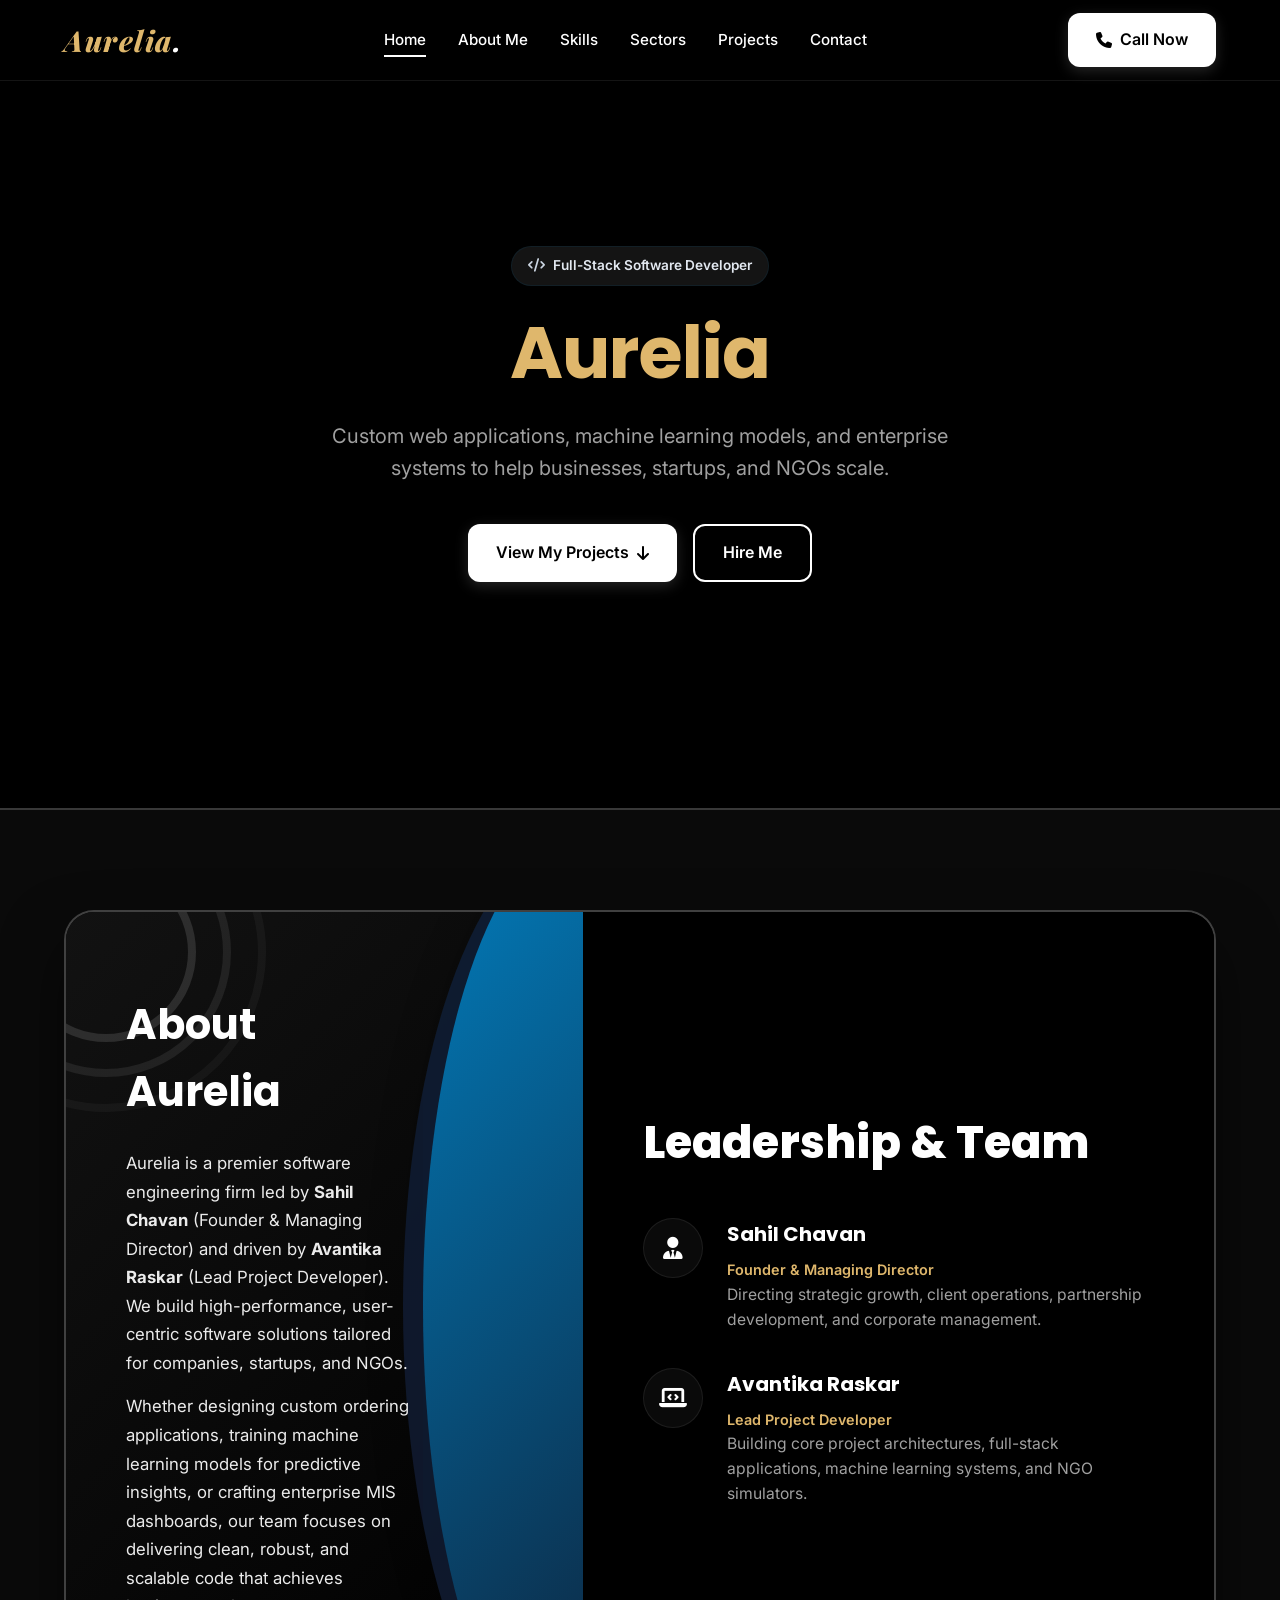
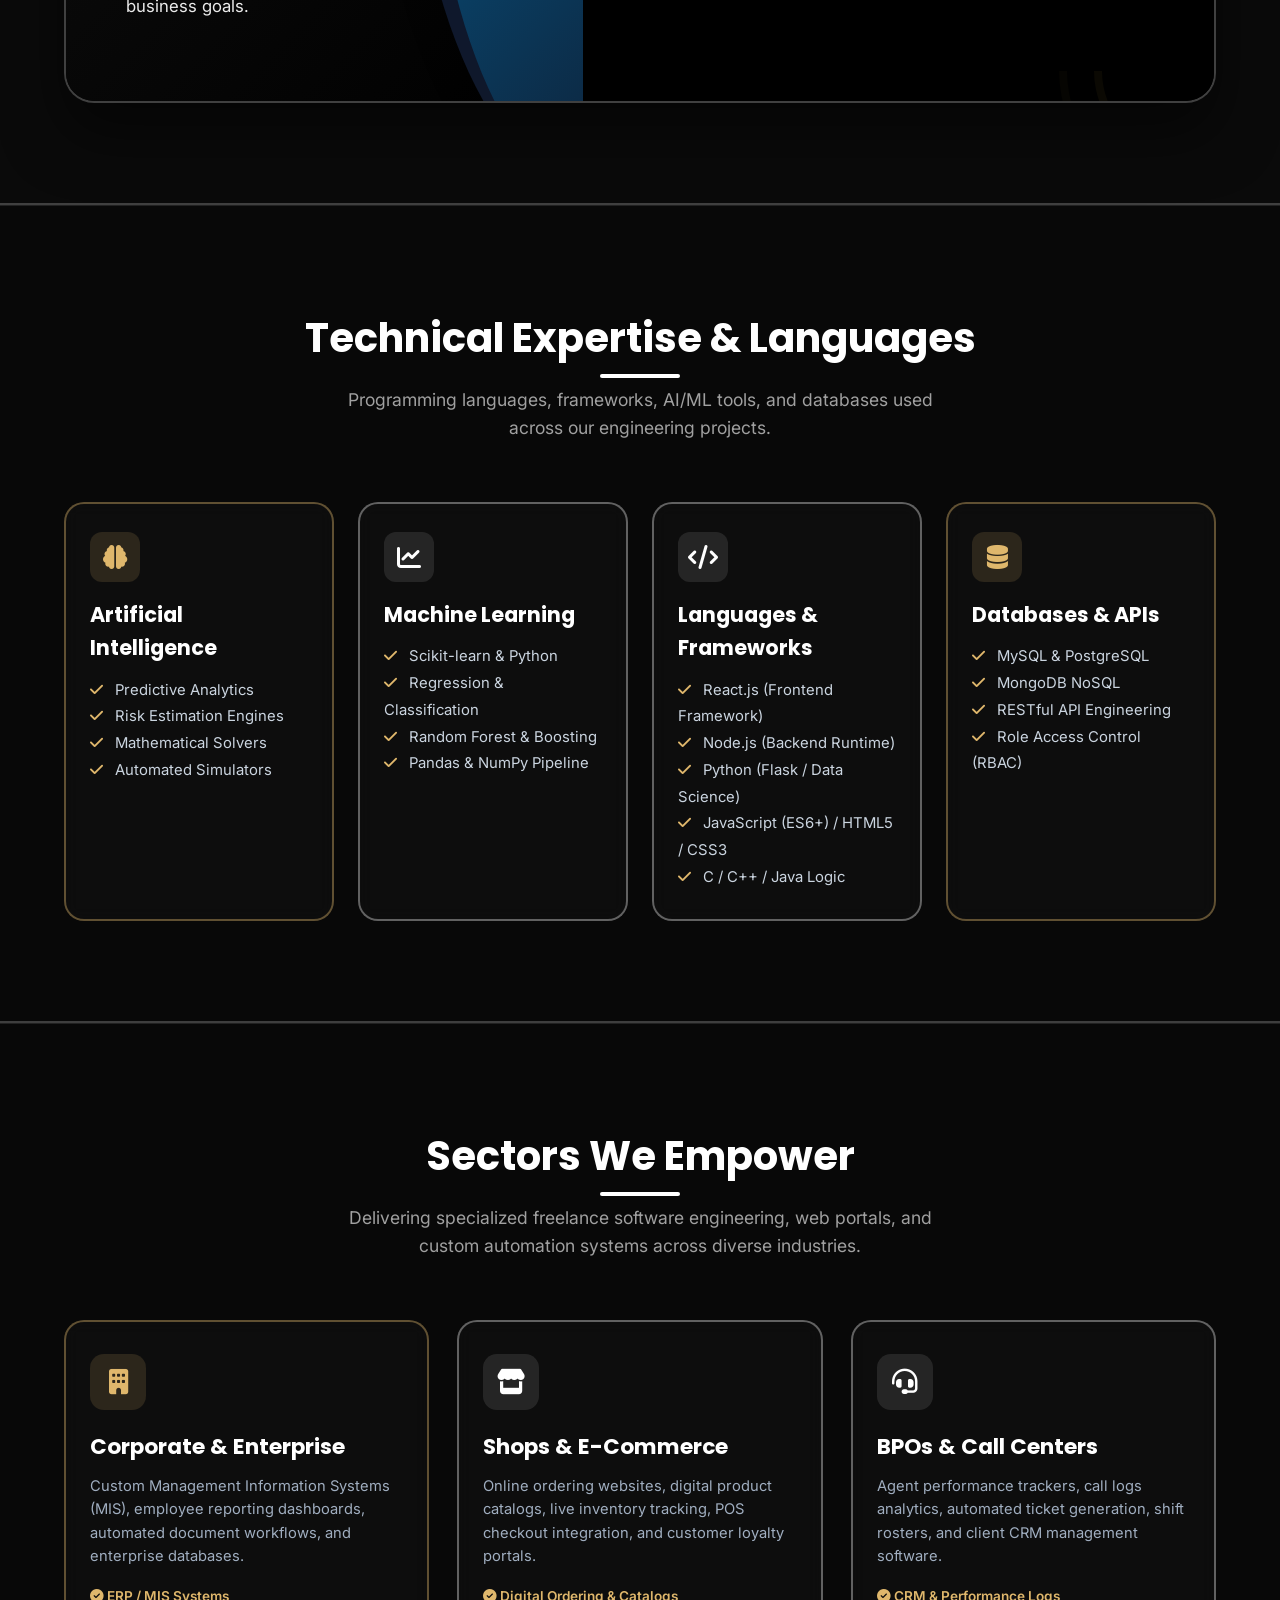
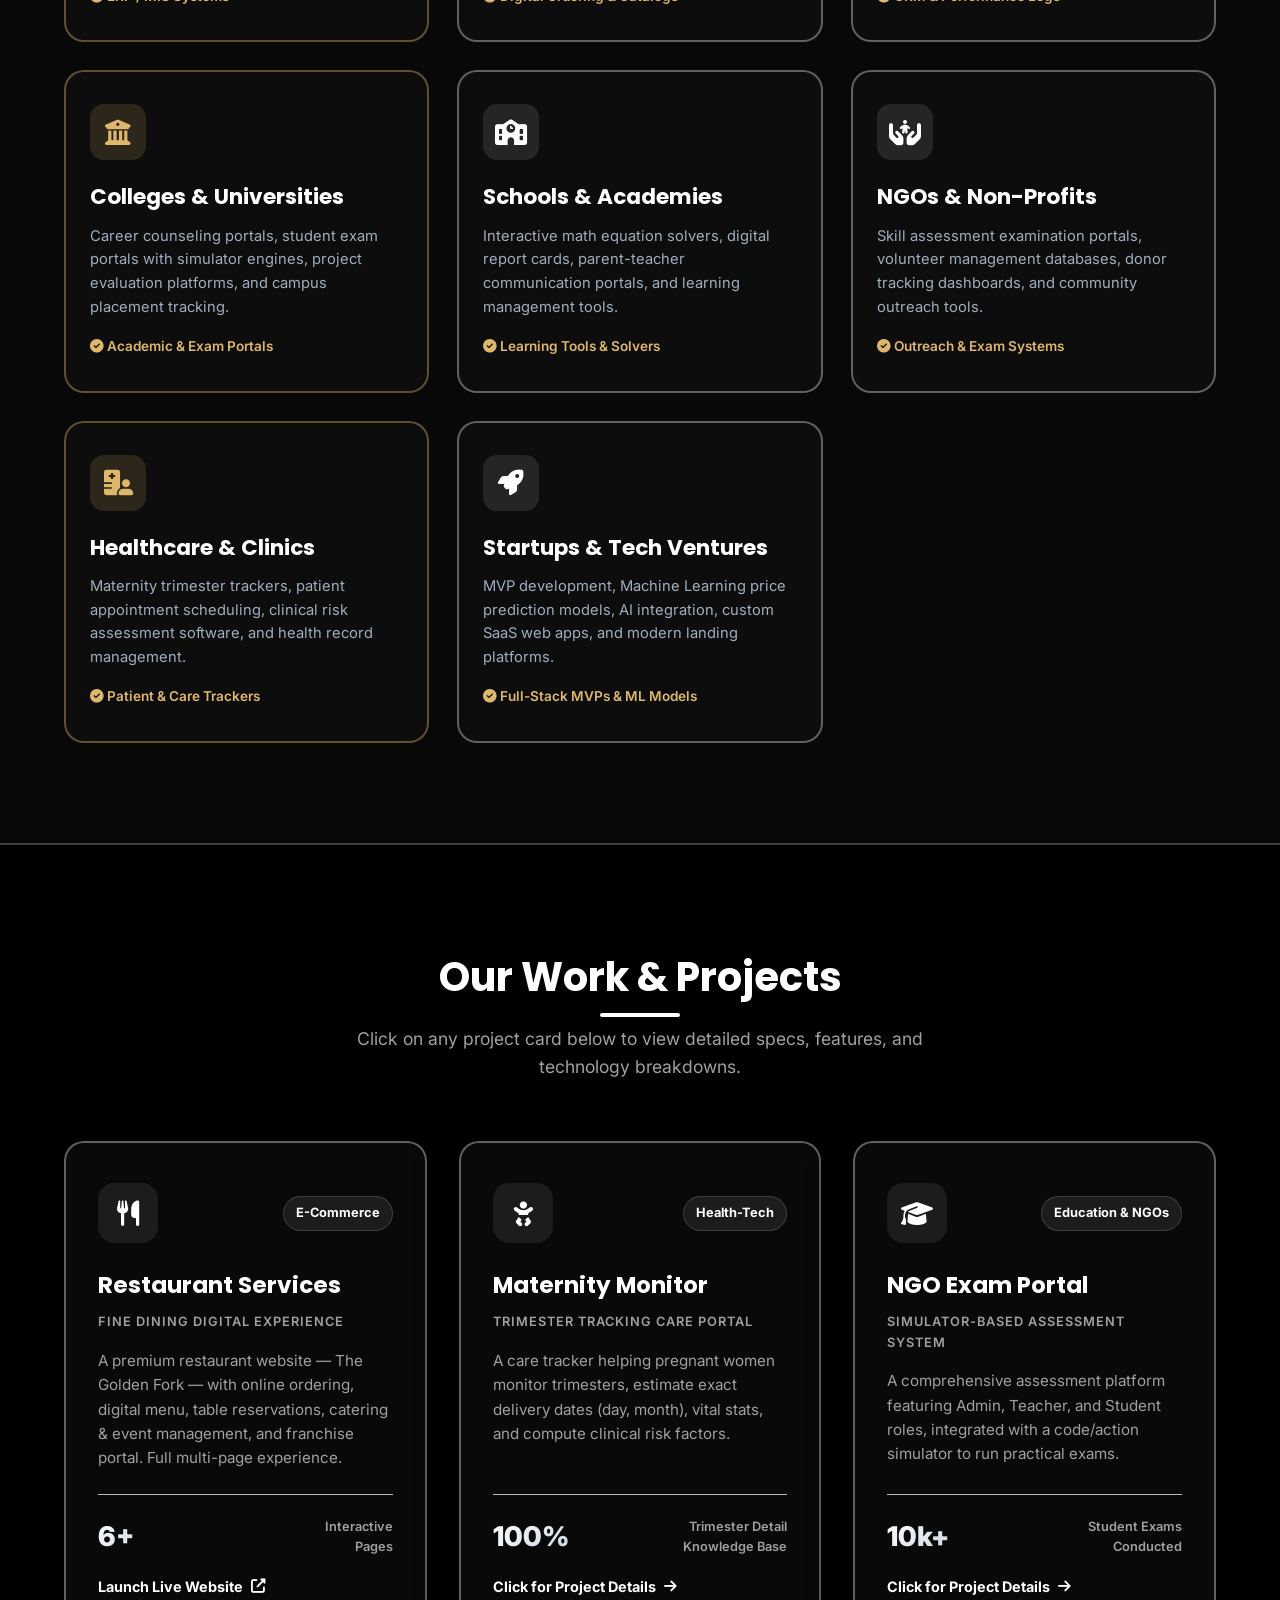
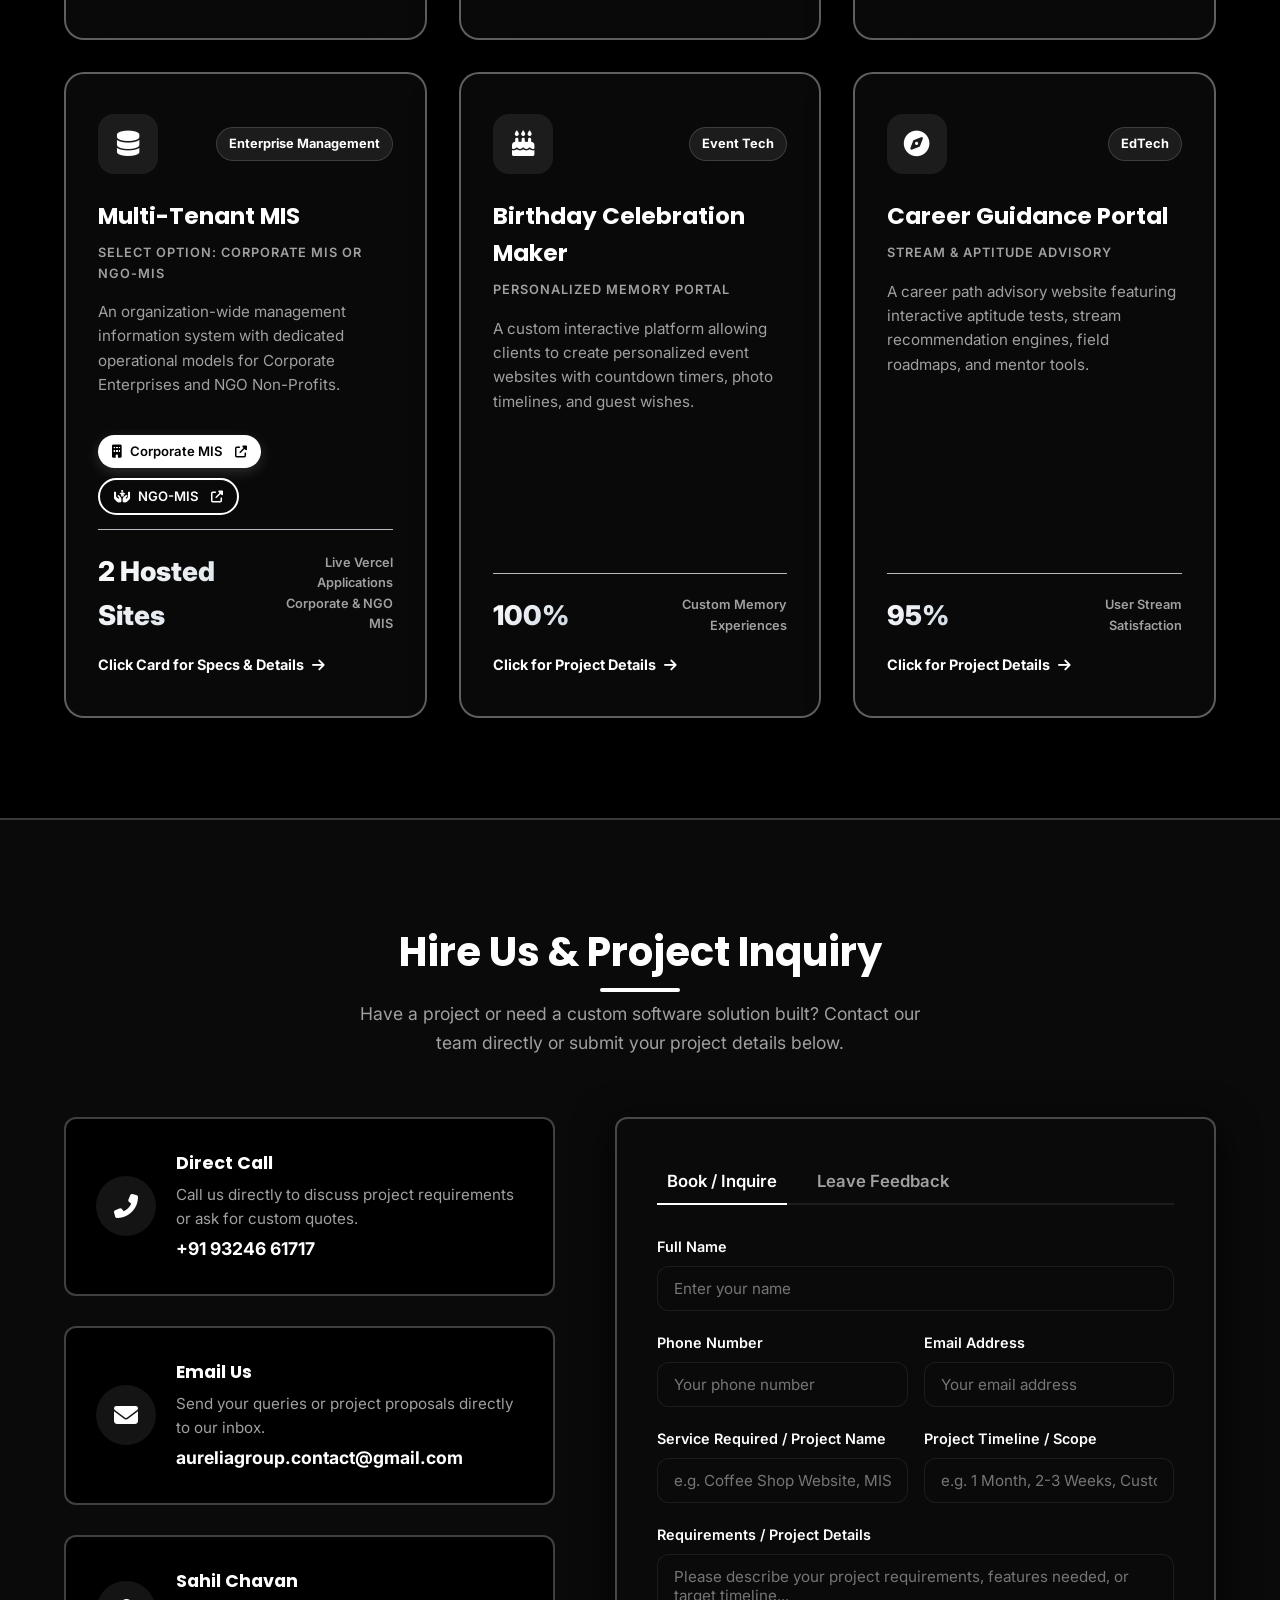
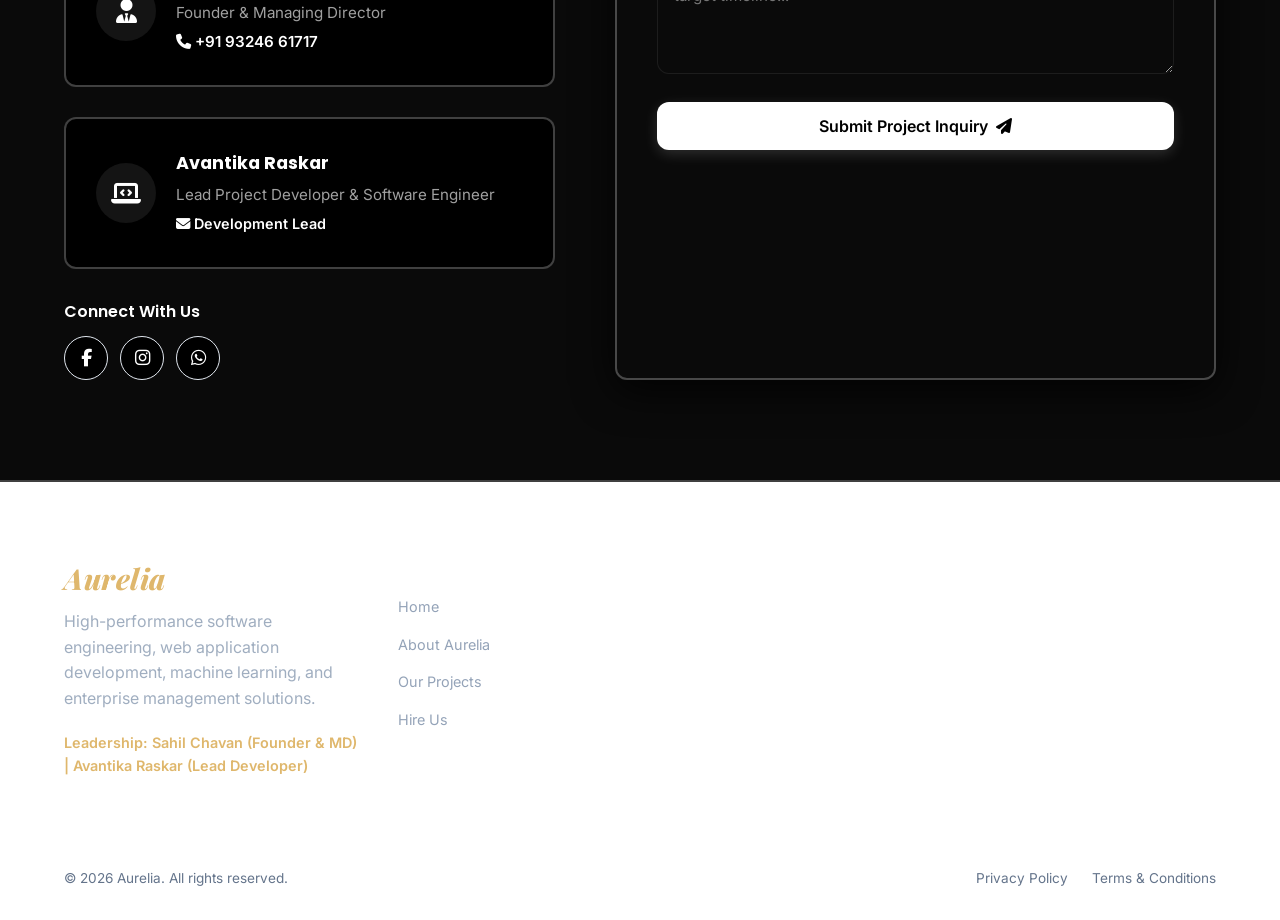
==== index.html @ 2d5973c8 "Add files via upload" ====
<!DOCTYPE html>
<html lang="en">
<head>
    <meta charset="UTF-8">
    <meta name="viewport" content="width=device-width, initial-scale=1.0">
    <title>Aurelia | Full-Stack Software Engineering & Development Portfolio</title>
    
    <!-- Meta Descriptions for SEO -->
    <meta name="description" content="Welcome to Aurelia. Founded by Sahil Chavan and led by Lead Developer Avantika Raskar, offering custom web apps, machine learning models, and enterprise software systems.">
    <meta name="keywords" content="Aurelia, Software Engineering, Sahil Chavan, Avantika Raskar, React.js, Node.js, Python, Machine Learning, Freelance Developer">
    
    <!-- Google Fonts -->
    <link rel="preconnect" href="https://fonts.googleapis.com">
    <link rel="preconnect" href="https://fonts.gstatic.com" crossorigin>
    
    <!-- FontAwesome for Icons -->
    <link rel="stylesheet" href="https://cdnjs.cloudflare.com/ajax/libs/font-awesome/6.4.0/css/all.min.css">
    
    <!-- Custom CSS -->
    <link rel="stylesheet" href="style.css">
</head>
<body>
    <!-- Glow Blob 1 -->
    <div class="glow-blob blob-1"></div>

    <!-- Navigation Bar -->
    <nav class="navbar">
        <div class="container">
            <a href="#home" class="nav-brand">
                <div class="brand-text">
                    <span class="brand-name" style="font-size: 1.8rem; font-weight: 800; letter-spacing: 1.5px; color: #dfb76c;">Aurelia</span>
                </div>
            </a>
            
            <ul class="nav-menu">
                <li><a href="#home" class="nav-link active">Home</a></li>
                <li><a href="#about" class="nav-link">About Me</a></li>
                <li><a href="#skills" class="nav-link">Skills</a></li>
                <li><a href="#sectors" class="nav-link">Sectors</a></li>
                <li><a href="#services" class="nav-link">Projects</a></li>
                <li><a href="#contact" class="nav-link">Contact</a></li>
            </ul>

            <div class="nav-actions">
                <a href="tel:+919324661717" class="btn btn-primary btn-sm"><i class="fa-solid fa-phone"></i> Call Now</a>
            </div>

            <button class="hamburger" aria-label="Toggle Navigation Menu">
                <span></span>
                <span></span>
                <span></span>
            </button>
        </div>
    </nav>

    <!-- Hero Section -->
    <section id="home" class="hero-section">
        <div class="container">
            <div class="hero-content" style="max-width:800px; margin: 0 auto; text-align:center;">
                <div class="hero-badge" style="margin: 0 auto 24px auto;">
                    <i class="fas fa-code"></i> Full-Stack Software Developer
                </div>
                <h1 class="hero-title" style="font-size:4.5rem; line-height:1.2; margin-bottom:24px;"><span>Aurelia</span></h1>
                <p class="hero-desc" style="max-width:650px; margin:0 auto 40px auto; font-size:1.25rem;">Custom web applications, machine learning models, and enterprise systems to help businesses, startups, and NGOs scale.</p>
                <div class="hero-btns" style="justify-content:center;">
                    <a href="#services" class="btn btn-primary">View My Projects <i class="fas fa-arrow-down"></i></a>
                    <a href="#contact" class="btn btn-outline">Hire Me</a>
                </div>
            </div>
        </div>
    </section>

    <!-- About Me & Leadership Section -->
    <section id="about" class="about-section section-padding">
        <div class="container">
            <div class="about-split-container">
                <!-- Left Side: About Me -->
                <div class="about-split-left">
                    <!-- Concentric circles decoration -->
                    <div class="about-circle-deco-1"></div>
                    <div class="about-circle-deco-2"></div>
                    <div class="about-circle-deco-3"></div>
                    
                    <!-- Curved background mask overlay -->
                    <div class="about-split-curve"></div>
                    
                    <!-- Content Wrapper -->
                    <div class="about-split-left-content">
                        <h2>About Aurelia</h2>
                        <p>Aurelia is a premier software engineering firm led by <strong>Sahil Chavan</strong> (Founder & Managing Director) and driven by <strong>Avantika Raskar</strong> (Lead Project Developer). We build high-performance, user-centric software solutions tailored for companies, startups, and NGOs.</p>
                        <p style="margin-top: 15px;">Whether designing custom ordering applications, training machine learning models for predictive insights, or crafting enterprise MIS dashboards, our team focuses on delivering clean, robust, and scalable code that achieves business goals.</p>
                    </div>
                </div>
                
                <!-- Right Side: Leadership Team -->
                <div class="about-split-right">
                    <!-- Bottom-right concentric arcs decoration -->
                    <div class="about-circle-deco-bottom"></div>
                    <div class="about-circle-deco-bottom-2"></div>
                    
                    <h2 class="split-right-title">Leadership & <span>Team</span></h2>
                    
                    <!-- List Item 1: Sahil Chavan -->
                    <div class="split-list-item">
                        <div class="split-list-icon"><i class="fas fa-user-tie"></i></div>
                        <div class="split-list-text">
                            <h3>Sahil Chavan</h3>
                            <p style="color: #dfb76c; font-weight: 600; font-size: 0.9rem;">Founder & Managing Director</p>
                            <p>Directing strategic growth, client operations, partnership development, and corporate management.</p>
                        </div>
                    </div>
                    
                    <!-- List Item 2: Avantika Raskar -->
                    <div class="split-list-item">
                        <div class="split-list-icon"><i class="fas fa-laptop-code"></i></div>
                        <div class="split-list-text">
                            <h3>Avantika Raskar</h3>
                            <p style="color: #dfb76c; font-weight: 600; font-size: 0.9rem;">Lead Project Developer</p>
                            <p>Building core project architectures, full-stack applications, machine learning systems, and NGO simulators.</p>
                        </div>
                    </div>
                </div>
            </div>
        </div>
    </section>

    <!-- Technical Languages & Skills Section -->
    <section id="skills" class="skills-section section-padding" style="background: rgba(12, 12, 12, 0.7); border-top: 1px solid rgba(255, 255, 255, 0.1); border-bottom: 1px solid rgba(255, 255, 255, 0.1);">
        <div class="container">
            <div class="text-center" style="margin-bottom: 40px;">
                <h2 class="section-title">Technical Expertise & Languages</h2>
                <p class="section-subtitle">Programming languages, frameworks, AI/ML tools, and databases used across our engineering projects.</p>
            </div>

            <div class="skills-grid" style="display: grid; grid-template-columns: repeat(auto-fit, minmax(240px, 1fr)); gap: 24px;">
                <!-- Skill Category 1: Artificial Intelligence -->
                <div class="skill-card" style="background: rgba(20, 20, 20, 0.45); backdrop-filter: blur(8px); border-radius: 20px; padding: 28px 24px; border: 2.5px solid rgba(223, 183, 108, 0.4);">
                    <div style="width: 50px; height: 50px; border-radius: 12px; background: rgba(223, 183, 108, 0.15); color: #dfb76c; display: flex; align-items: center; justify-content: center; font-size: 1.5rem; margin-bottom: 16px;">
                        <i class="fas fa-brain"></i>
                    </div>
                    <h3 style="color: #ffffff; font-size: 1.3rem; margin-bottom: 12px;">Artificial Intelligence</h3>
                    <ul style="list-style: none; padding: 0; color: #cbd5e0; font-size: 0.93rem; line-height: 1.8;">
                        <li><i class="fas fa-check" style="color:#dfb76c; margin-right:8px;"></i> Predictive Analytics</li>
                        <li><i class="fas fa-check" style="color:#dfb76c; margin-right:8px;"></i> Risk Estimation Engines</li>
                        <li><i class="fas fa-check" style="color:#dfb76c; margin-right:8px;"></i> Mathematical Solvers</li>
                        <li><i class="fas fa-check" style="color:#dfb76c; margin-right:8px;"></i> Automated Simulators</li>
                    </ul>
                </div>

                <!-- Skill Category 2: Machine Learning -->
                <div class="skill-card" style="background: rgba(20, 20, 20, 0.45); backdrop-filter: blur(8px); border-radius: 20px; padding: 28px 24px; border: 2.5px solid rgba(255, 255, 255, 0.35);">
                    <div style="width: 50px; height: 50px; border-radius: 12px; background: rgba(255, 255, 255, 0.1); color: #ffffff; display: flex; align-items: center; justify-content: center; font-size: 1.5rem; margin-bottom: 16px;">
                        <i class="fas fa-chart-line"></i>
                    </div>
                    <h3 style="color: #ffffff; font-size: 1.3rem; margin-bottom: 12px;">Machine Learning</h3>
                    <ul style="list-style: none; padding: 0; color: #cbd5e0; font-size: 0.93rem; line-height: 1.8;">
                        <li><i class="fas fa-check" style="color:#dfb76c; margin-right:8px;"></i> Scikit-learn & Python</li>
                        <li><i class="fas fa-check" style="color:#dfb76c; margin-right:8px;"></i> Regression & Classification</li>
                        <li><i class="fas fa-check" style="color:#dfb76c; margin-right:8px;"></i> Random Forest & Boosting</li>
                        <li><i class="fas fa-check" style="color:#dfb76c; margin-right:8px;"></i> Pandas & NumPy Pipeline</li>
                    </ul>
                </div>

                <!-- Skill Category 3: Languages & Frameworks -->
                <div class="skill-card" style="background: rgba(20, 20, 20, 0.45); backdrop-filter: blur(8px); border-radius: 20px; padding: 28px 24px; border: 2.5px solid rgba(255, 255, 255, 0.35);">
                    <div style="width: 50px; height: 50px; border-radius: 12px; background: rgba(255, 255, 255, 0.1); color: #ffffff; display: flex; align-items: center; justify-content: center; font-size: 1.5rem; margin-bottom: 16px;">
                        <i class="fas fa-code"></i>
                    </div>
                    <h3 style="color: #ffffff; font-size: 1.3rem; margin-bottom: 12px;">Languages & Frameworks</h3>
                    <ul style="list-style: none; padding: 0; color: #cbd5e0; font-size: 0.93rem; line-height: 1.8;">
                        <li><i class="fas fa-check" style="color:#dfb76c; margin-right:8px;"></i> React.js (Frontend Framework)</li>
                        <li><i class="fas fa-check" style="color:#dfb76c; margin-right:8px;"></i> Node.js (Backend Runtime)</li>
                        <li><i class="fas fa-check" style="color:#dfb76c; margin-right:8px;"></i> Python (Flask / Data Science)</li>
                        <li><i class="fas fa-check" style="color:#dfb76c; margin-right:8px;"></i> JavaScript (ES6+) / HTML5 / CSS3</li>
                        <li><i class="fas fa-check" style="color:#dfb76c; margin-right:8px;"></i> C / C++ / Java Logic</li>
                    </ul>
                </div>

                <!-- Skill Category 4: Databases & Infrastructure -->
                <div class="skill-card" style="background: rgba(20, 20, 20, 0.45); backdrop-filter: blur(8px); border-radius: 20px; padding: 28px 24px; border: 2.5px solid rgba(223, 183, 108, 0.4);">
                    <div style="width: 50px; height: 50px; border-radius: 12px; background: rgba(223, 183, 108, 0.15); color: #dfb76c; display: flex; align-items: center; justify-content: center; font-size: 1.5rem; margin-bottom: 16px;">
                        <i class="fas fa-database"></i>
                    </div>
                    <h3 style="color: #ffffff; font-size: 1.3rem; margin-bottom: 12px;">Databases & APIs</h3>
                    <ul style="list-style: none; padding: 0; color: #cbd5e0; font-size: 0.93rem; line-height: 1.8;">
                        <li><i class="fas fa-check" style="color:#dfb76c; margin-right:8px;"></i> MySQL & PostgreSQL</li>
                        <li><i class="fas fa-check" style="color:#dfb76c; margin-right:8px;"></i> MongoDB NoSQL</li>
                        <li><i class="fas fa-check" style="color:#dfb76c; margin-right:8px;"></i> RESTful API Engineering</li>
                        <li><i class="fas fa-check" style="color:#dfb76c; margin-right:8px;"></i> Role Access Control (RBAC)</li>
                    </ul>
                </div>
            </div>
        </div>
    </section>

    <!-- Sectors We Empower Section -->
    <section id="sectors" class="sectors-section section-padding" style="background: rgba(10, 10, 10, 0.85); border-top: 1px solid rgba(255, 255, 255, 0.1); border-bottom: 1px solid rgba(255, 255, 255, 0.1);">
        <div class="container">
            <div class="text-center" style="margin-bottom: 48px;">
                <h2 class="section-title">Sectors We Empower</h2>
                <p class="section-subtitle">Delivering specialized freelance software engineering, web portals, and custom automation systems across diverse industries.</p>
            </div>

            <div class="sectors-grid" style="display: grid; grid-template-columns: repeat(auto-fit, minmax(270px, 1fr)); gap: 28px;">
                
                <!-- Sector 1: Corporate & Enterprise -->
                <div class="sector-card" style="background: rgba(20, 20, 20, 0.45); backdrop-filter: blur(8px); border-radius: 20px; padding: 32px 24px; border: 2.5px solid rgba(223, 183, 108, 0.4); text-align: left;">
                    <div style="width: 56px; height: 56px; border-radius: 14px; background: rgba(223, 183, 108, 0.15); color: #dfb76c; display: flex; align-items: center; justify-content: center; font-size: 1.6rem; margin-bottom: 20px;">
                        <i class="fas fa-building"></i>
                    </div>
                    <h3 style="color: #ffffff; font-size: 1.35rem; margin-bottom: 10px;">Corporate & Enterprise</h3>
                    <p style="color: #a0aec0; font-size: 0.92rem; line-height: 1.6; margin-bottom: 14px;">Custom Management Information Systems (MIS), employee reporting dashboards, automated document workflows, and enterprise databases.</p>
                    <span style="color: #dfb76c; font-size: 0.85rem; font-weight: 600;"><i class="fas fa-check-circle"></i> ERP / MIS Systems</span>
                </div>

                <!-- Sector 2: Shops & E-Commerce Retail -->
                <div class="sector-card" style="background: rgba(20, 20, 20, 0.45); backdrop-filter: blur(8px); border-radius: 20px; padding: 32px 24px; border: 2.5px solid rgba(255, 255, 255, 0.35); text-align: left;">
                    <div style="width: 56px; height: 56px; border-radius: 14px; background: rgba(255, 255, 255, 0.1); color: #ffffff; display: flex; align-items: center; justify-content: center; font-size: 1.6rem; margin-bottom: 20px;">
                        <i class="fas fa-store"></i>
                    </div>
                    <h3 style="color: #ffffff; font-size: 1.35rem; margin-bottom: 10px;">Shops & E-Commerce</h3>
                    <p style="color: #a0aec0; font-size: 0.92rem; line-height: 1.6; margin-bottom: 14px;">Online ordering websites, digital product catalogs, live inventory tracking, POS checkout integration, and customer loyalty portals.</p>
                    <span style="color: #dfb76c; font-size: 0.85rem; font-weight: 600;"><i class="fas fa-check-circle"></i> Digital Ordering & Catalogs</span>
                </div>

                <!-- Sector 3: BPO & Call Centers -->
                <div class="sector-card" style="background: rgba(20, 20, 20, 0.45); backdrop-filter: blur(8px); border-radius: 20px; padding: 32px 24px; border: 2.5px solid rgba(255, 255, 255, 0.35); text-align: left;">
                    <div style="width: 56px; height: 56px; border-radius: 14px; background: rgba(255, 255, 255, 0.1); color: #ffffff; display: flex; align-items: center; justify-content: center; font-size: 1.6rem; margin-bottom: 20px;">
                        <i class="fas fa-headset"></i>
                    </div>
                    <h3 style="color: #ffffff; font-size: 1.35rem; margin-bottom: 10px;">BPOs & Call Centers</h3>
                    <p style="color: #a0aec0; font-size: 0.92rem; line-height: 1.6; margin-bottom: 14px;">Agent performance trackers, call logs analytics, automated ticket generation, shift rosters, and client CRM management software.</p>
                    <span style="color: #dfb76c; font-size: 0.85rem; font-weight: 600;"><i class="fas fa-check-circle"></i> CRM & Performance Logs</span>
                </div>

                <!-- Sector 4: Colleges & Universities -->
                <div class="sector-card" style="background: rgba(20, 20, 20, 0.45); backdrop-filter: blur(8px); border-radius: 20px; padding: 32px 24px; border: 2.5px solid rgba(223, 183, 108, 0.4); text-align: left;">
                    <div style="width: 56px; height: 56px; border-radius: 14px; background: rgba(223, 183, 108, 0.15); color: #dfb76c; display: flex; align-items: center; justify-content: center; font-size: 1.6rem; margin-bottom: 20px;">
                        <i class="fas fa-university"></i>
                    </div>
                    <h3 style="color: #ffffff; font-size: 1.35rem; margin-bottom: 10px;">Colleges & Universities</h3>
                    <p style="color: #a0aec0; font-size: 0.92rem; line-height: 1.6; margin-bottom: 14px;">Career counseling portals, student exam portals with simulator engines, project evaluation platforms, and campus placement tracking.</p>
                    <span style="color: #dfb76c; font-size: 0.85rem; font-weight: 600;"><i class="fas fa-check-circle"></i> Academic & Exam Portals</span>
                </div>

                <!-- Sector 5: Schools & Academies -->
                <div class="sector-card" style="background: rgba(20, 20, 20, 0.45); backdrop-filter: blur(8px); border-radius: 20px; padding: 32px 24px; border: 2.5px solid rgba(255, 255, 255, 0.35); text-align: left;">
                    <div style="width: 56px; height: 56px; border-radius: 14px; background: rgba(255, 255, 255, 0.1); color: #ffffff; display: flex; align-items: center; justify-content: center; font-size: 1.6rem; margin-bottom: 20px;">
                        <i class="fas fa-school"></i>
                    </div>
                    <h3 style="color: #ffffff; font-size: 1.35rem; margin-bottom: 10px;">Schools & Academies</h3>
                    <p style="color: #a0aec0; font-size: 0.92rem; line-height: 1.6; margin-bottom: 14px;">Interactive math equation solvers, digital report cards, parent-teacher communication portals, and learning management tools.</p>
                    <span style="color: #dfb76c; font-size: 0.85rem; font-weight: 600;"><i class="fas fa-check-circle"></i> Learning Tools & Solvers</span>
                </div>

                <!-- Sector 6: NGOs & Non-Profits -->
                <div class="sector-card" style="background: rgba(20, 20, 20, 0.45); backdrop-filter: blur(8px); border-radius: 20px; padding: 32px 24px; border: 2.5px solid rgba(255, 255, 255, 0.35); text-align: left;">
                    <div style="width: 56px; height: 56px; border-radius: 14px; background: rgba(255, 255, 255, 0.1); color: #ffffff; display: flex; align-items: center; justify-content: center; font-size: 1.6rem; margin-bottom: 20px;">
                        <i class="fas fa-hands-holding-child"></i>
                    </div>
                    <h3 style="color: #ffffff; font-size: 1.35rem; margin-bottom: 10px;">NGOs & Non-Profits</h3>
                    <p style="color: #a0aec0; font-size: 0.92rem; line-height: 1.6; margin-bottom: 14px;">Skill assessment examination portals, volunteer management databases, donor tracking dashboards, and community outreach tools.</p>
                    <span style="color: #dfb76c; font-size: 0.85rem; font-weight: 600;"><i class="fas fa-check-circle"></i> Outreach & Exam Systems</span>
                </div>

                <!-- Sector 7: Healthcare & Clinics -->
                <div class="sector-card" style="background: rgba(20, 20, 20, 0.45); backdrop-filter: blur(8px); border-radius: 20px; padding: 32px 24px; border: 2.5px solid rgba(223, 183, 108, 0.4); text-align: left;">
                    <div style="width: 56px; height: 56px; border-radius: 14px; background: rgba(223, 183, 108, 0.15); color: #dfb76c; display: flex; align-items: center; justify-content: center; font-size: 1.6rem; margin-bottom: 20px;">
                        <i class="fas fa-hospital-user"></i>
                    </div>
                    <h3 style="color: #ffffff; font-size: 1.35rem; margin-bottom: 10px;">Healthcare & Clinics</h3>
                    <p style="color: #a0aec0; font-size: 0.92rem; line-height: 1.6; margin-bottom: 14px;">Maternity trimester trackers, patient appointment scheduling, clinical risk assessment software, and health record management.</p>
                    <span style="color: #dfb76c; font-size: 0.85rem; font-weight: 600;"><i class="fas fa-check-circle"></i> Patient & Care Trackers</span>
                </div>

                <!-- Sector 8: Startups & Tech Ventures -->
                <div class="sector-card" style="background: rgba(20, 20, 20, 0.45); backdrop-filter: blur(8px); border-radius: 20px; padding: 32px 24px; border: 2.5px solid rgba(255, 255, 255, 0.35); text-align: left;">
                    <div style="width: 56px; height: 56px; border-radius: 14px; background: rgba(255, 255, 255, 0.1); color: #ffffff; display: flex; align-items: center; justify-content: center; font-size: 1.6rem; margin-bottom: 20px;">
                        <i class="fas fa-rocket"></i>
                    </div>
                    <h3 style="color: #ffffff; font-size: 1.35rem; margin-bottom: 10px;">Startups & Tech Ventures</h3>
                    <p style="color: #a0aec0; font-size: 0.92rem; line-height: 1.6; margin-bottom: 14px;">MVP development, Machine Learning price prediction models, AI integration, custom SaaS web apps, and modern landing platforms.</p>
                    <span style="color: #dfb76c; font-size: 0.85rem; font-weight: 600;"><i class="fas fa-check-circle"></i> Full-Stack MVPs & ML Models</span>
                </div>

            </div>
        </div>
    </section>

    <!-- Projects Section -->
    <section id="services" class="services-section section-padding">
        <!-- Glow Blob 2 -->
        <div class="glow-blob blob-2"></div>
        <div class="container">
            <div class="text-center">
                <h2 class="section-title">Our Work & Projects</h2>
                <p class="section-subtitle">Click on any project card below to view detailed specs, features, and technology breakdowns.</p>
            </div>
            
            <div class="services-kpi-grid">
                <!-- Project 1: Restaurant Services -->
                <a href="restaurant/index.html" class="kpi-card" data-project="restaurant-services">
                    <div class="kpi-header">
                        <div class="kpi-icon-wrapper"><i class="fas fa-utensils"></i></div>
                        <span class="kpi-badge">E-Commerce</span>
                    </div>
                    <h3 class="kpi-title">Restaurant Services</h3>
                    <p class="kpi-subtitle">Fine Dining Digital Experience</p>
                    <p class="kpi-desc">A premium restaurant website — The Golden Fork — with online ordering, digital menu, table reservations, catering & event management, and franchise portal. Full multi-page experience.</p>
                    <div class="kpi-stat-box">
                        <div class="kpi-number">6+</div>
                        <div class="kpi-label">Interactive<br>Pages</div>
                    </div>
                    <div class="kpi-action">
                        Launch Live Website <i class="fas fa-external-link-alt"></i>
                    </div>
                </a>

                
                <!-- Project 3: Maternity Management System -->
                <a href="https://maternity-system.vercel.app/"
   class="kpi-card"
   target="_blank"
   rel="noopener noreferrer">
                    <div class="kpi-header">
                        <div class="kpi-icon-wrapper"><i class="fas fa-baby"></i></div>
                        <span class="kpi-badge">Health-Tech</span>
                    </div>
                    <h3 class="kpi-title">Maternity Monitor</h3>
                    <p class="kpi-subtitle">Trimester Tracking Care Portal</p>
                    <p class="kpi-desc">A care tracker helping pregnant women monitor trimesters, estimate exact delivery dates (day, month), vital stats, and compute clinical risk factors.</p>
                    <div class="kpi-stat-box">
                        <div class="kpi-number">100%</div>
                        <div class="kpi-label">Trimester Detail<br>Knowledge Base</div>
                    </div>
                    <div class="kpi-action">
                        Click for Project Details <i class="fas fa-arrow-right"></i>
                    </div>
                </a>

                <!-- Project 4: Exam Portal System -->
                <a href="https://exam-portal-eight-tau.vercel.app/"
   class="kpi-card"
   data-project="exam-portal"
   target="_blank"
   rel="noopener noreferrer">
                    <div class="kpi-header">
                        <div class="kpi-icon-wrapper"><i class="fas fa-graduation-cap"></i></div>
                        <span class="kpi-badge">Education & NGOs</span>
                    </div>
                    <h3 class="kpi-title">NGO Exam Portal</h3>
                    <p class="kpi-subtitle">Simulator-Based Assessment System</p>
                    <p class="kpi-desc">A comprehensive assessment platform featuring Admin, Teacher, and Student roles, integrated with a code/action simulator to run practical exams.</p>
                    <div class="kpi-stat-box">
                        <div class="kpi-number">10k+</div>
                        <div class="kpi-label">Student Exams<br>Conducted</div>
                    </div>
                    <div class="kpi-action">
                        Click for Project Details <i class="fas fa-arrow-right"></i>
                    </div>
                </a>

                <!-- Project 5: MIS System -->
                <div class="kpi-card" data-project="mis-system" style="cursor: pointer;">
                    <div class="kpi-header">
                        <div class="kpi-icon-wrapper"><i class="fas fa-database"></i></div>
                        <span class="kpi-badge">Enterprise Management</span>
                    </div>
                    <h3 class="kpi-title">Multi-Tenant MIS</h3>
                    <p class="kpi-subtitle">Select Option: Corporate MIS or NGO-MIS</p>
                    <p class="kpi-desc">An organization-wide management information system with dedicated operational models for Corporate Enterprises and NGO Non-Profits.</p>
                    <div style="display: flex; gap: 10px; margin: 14px 0; flex-wrap: wrap;">
                        <a href="https://corporate-mis.vercel.app/" target="_blank" rel="noopener noreferrer" class="btn btn-sm btn-primary" style="font-size: 0.82rem; padding: 6px 14px; border-radius: 20px; text-decoration: none;" onclick="event.stopPropagation();">
                            <i class="fas fa-building"></i> Corporate MIS <i class="fas fa-external-link-alt" style="font-size:0.75rem; margin-left:4px;"></i>
                        </a>
                        <a href="https://ngo-mis.vercel.app/" target="_blank" rel="noopener noreferrer" class="btn btn-sm btn-outline" style="font-size: 0.82rem; padding: 6px 14px; border-radius: 20px; text-decoration: none;" onclick="event.stopPropagation();">
                            <i class="fas fa-hands-holding-child"></i> NGO-MIS <i class="fas fa-external-link-alt" style="font-size:0.75rem; margin-left:4px;"></i>
                        </a>
                    </div>
                    <div class="kpi-stat-box">
                        <div class="kpi-number">2 Hosted Sites</div>
                        <div class="kpi-label">Live Vercel Applications<br>Corporate & NGO MIS</div>
                    </div>
                    <div class="kpi-action">
                        Click Card for Specs & Details <i class="fas fa-arrow-right"></i>
                    </div>
                </div>

                <!-- Project 6: Birthday Celebration Maker -->
                <a href="javascript:void(0)" class="kpi-card" data-project="birthday-maker">
                    <div class="kpi-header">
                        <div class="kpi-icon-wrapper"><i class="fas fa-cake-candles"></i></div>
                        <span class="kpi-badge">Event Tech</span>
                    </div>
                    <h3 class="kpi-title">Birthday Celebration Maker</h3>
                    <p class="kpi-subtitle">Personalized Memory Portal</p>
                    <p class="kpi-desc">A custom interactive platform allowing clients to create personalized event websites with countdown timers, photo timelines, and guest wishes.</p>
                    <div class="kpi-stat-box">
                        <div class="kpi-number">100%</div>
                        <div class="kpi-label">Custom Memory<br>Experiences</div>
                    </div>
                    <div class="kpi-action">
                        Click for Project Details <i class="fas fa-arrow-right"></i>
                    </div>
                </a>

                <!-- Project 7: Career Guidance Portal -->
                <a href="https://career-guidance-azure.vercel.app/"
   class="kpi-card"
   target="_blank"
   rel="noopener noreferrer">
                    <div class="kpi-header">
                        <div class="kpi-icon-wrapper"><i class="fas fa-compass"></i></div>
                        <span class="kpi-badge">EdTech</span>
                    </div>
                    <h3 class="kpi-title">Career Guidance Portal</h3>
                    <p class="kpi-subtitle">Stream & Aptitude Advisory</p>
                    <p class="kpi-desc">A career path advisory website featuring interactive aptitude tests, stream recommendation engines, field roadmaps, and mentor tools.</p>
                    <div class="kpi-stat-box">
                        <div class="kpi-number">95%</div>
                        <div class="kpi-label">User Stream<br>Satisfaction</div>
                    </div>
                    <div class="kpi-action">
                        Click for Project Details <i class="fas fa-arrow-right"></i>
                    </div>
                </a>

                
            </div>
        </div>
    </section>

    <!-- Contact Us & Feedback Section -->
    <section id="contact" class="contact-section section-padding">
        <!-- Glow Blob 4 -->
        <div class="glow-blob blob-4"></div>
        <div class="container">
            <div class="text-center">
                <h2 class="section-title">Hire Us & Project Inquiry</h2>
                <p class="section-subtitle">Have a project or need a custom software solution built? Contact our team directly or submit your project details below.</p>
            </div>

            <div class="contact-grid">
                <!-- Contact info panel -->
                <div class="contact-info-panel">
                    
                    <!-- Direct Call Card -->
                    <div class="contact-card">
                        <div class="contact-card-icon"><i class="fas fa-phone-alt"></i></div>
                        <div class="contact-card-content">
                            <h3>Direct Call</h3>
                            <p>Call us directly to discuss project requirements or ask for custom quotes.</p>
                            <a href="tel:+919324661717">+91 93246 61717</a>
                        </div>
                    </div>

                    <!-- Email Card -->
                    <div class="contact-card">
                        <div class="contact-card-icon"><i class="fas fa-envelope"></i></div>
                        <div class="contact-card-content">
                            <h3>Email Us</h3>
                            <p>Send your queries or project proposals directly to our inbox.</p>
                            <a href="mailto:aureliagroup.contact@gmail.com?subject=Aurelia%20Project%20Inquiry">aureliagroup.contact@gmail.com</a>
                        </div>
                    </div>

                    <!-- Leadership Contact Cards -->
                    <div class="contact-card">
                        <div class="contact-card-icon"><i class="fas fa-user-tie"></i></div>
                        <div class="contact-card-content">
                            <h3>Sahil Chavan</h3>
                            <p>Founder & Managing Director</p>
                            <a href="tel:+919324661717" style="font-size:0.95rem; font-weight:600;"><i class="fas fa-phone"></i> +91 93246 61717</a>
                        </div>
                    </div>

                    <div class="contact-card">
                        <div class="contact-card-icon"><i class="fas fa-laptop-code"></i></div>
                        <div class="contact-card-content">
                            <h3>Avantika Raskar</h3>
                            <p>Lead Project Developer & Software Engineer</p>
                            <a href="mailto:aureliagroup.contact@gmail.com" style="font-size:0.9rem; font-weight:600;"><i class="fas fa-envelope"></i> Development Lead</a>
                        </div>
                    </div>

                    <div>
                        <h4 style="margin-bottom:12px; font-weight:600;">Connect With Us</h4>
                        <div class="social-links">
                            <a href="#" class="social-btn" aria-label="Facebook"><i class="fab fa-facebook-f"></i></a>
                            <a href="#" class="social-btn" aria-label="Instagram"><i class="fab fa-instagram"></i></a>
                            <a href="#" class="social-btn" aria-label="WhatsApp"><i class="fab fa-whatsapp"></i></a>
                        </div>
                    </div>
                </div>

                <!-- Form container with tabs -->
                <div class="form-container">
                    <div class="form-tabs">
                        <button class="form-tab-btn active" data-tab="contact">Book / Inquire</button>
                        <button class="form-tab-btn" data-tab="feedback">Leave Feedback</button>
                    </div>

                    <!-- Contact/Inquiry Form Pane -->
                    <div id="contact-pane" class="form-pane active">
                        <div id="contact-alert" class="form-alert"></div>
                        <form id="contact-form-el" action="https://formsubmit.co/ajax/aureliagroup.contact@gmail.com" method="POST">
                            <input type="hidden" name="_subject" value="New Aurelia Portfolio Inquiry">
                            <div class="form-group">
                                <label for="contact-name">Full Name</label>
                                <input type="text" id="contact-name" name="name" class="form-control" placeholder="Enter your name" required>
                            </div>
                            <div class="form-row" style="display:grid; grid-template-columns:1fr 1fr; gap:16px;">
                                <div class="form-group">
                                    <label for="contact-phone">Phone Number</label>
                                    <input type="tel" id="contact-phone" name="phone" class="form-control" placeholder="Your phone number" required>
                                </div>
                                <div class="form-group">
                                    <label for="contact-email">Email Address</label>
                                    <input type="email" id="contact-email" name="email" class="form-control" placeholder="Your email address" required>
                                </div>
                            </div>
                            <div class="form-row" style="display:grid; grid-template-columns:1fr 1fr; gap:16px;">
                                <div class="form-group">
                                    <label for="contact-type">Service Required / Project Name</label>
                                    <input type="text" id="contact-type" name="service" class="form-control" placeholder="e.g. Coffee Shop Website, MIS System, Custom App..." required>
                                </div>
                                <div class="form-group">
                                    <label for="contact-capacity">Project Timeline / Scope</label>
                                    <input type="text" id="contact-capacity" name="capacity" class="form-control" placeholder="e.g. 1 Month, 2-3 Weeks, Custom Scope">
                                </div>
                            </div>
                            <div class="form-group">
                                <label for="contact-message">Requirements / Project Details</label>
                                <textarea id="contact-message" name="message" class="form-control" placeholder="Please describe your project requirements, features needed, or target timeline..." required></textarea>
                            </div>
                            <button type="submit" class="btn btn-primary" style="width:100%;">Submit Project Inquiry <i class="fas fa-paper-plane"></i></button>
                        </form>
                    </div>

                    <!-- Feedback Form Pane -->
                    <div id="feedback-pane" class="form-pane">
                        <div id="feedback-alert" class="form-alert"></div>
                        <form id="feedback-form-el" action="https://formsubmit.co/ajax/aureliagroup.contact@gmail.com" method="POST">
                            <input type="hidden" name="_subject" value="New Aurelia Client Feedback">
                            <div class="form-group">
                                <label for="feedback-name">Your Name</label>
                                <input type="text" id="feedback-name" name="name" class="form-control" placeholder="Enter your name" required>
                            </div>
                            <div class="rating-group">
                                <label>Your Rating</label>
                                <input type="hidden" id="feedback-rating" name="rating" value="5">
                                <div class="rating-stars">
                                    <button class="star-btn active" data-value="1" aria-label="1 Star"><i class="fas fa-star"></i></button>
                                    <button class="star-btn active" data-value="2" aria-label="2 Stars"><i class="fas fa-star"></i></button>
                                    <button class="star-btn active" data-value="3" aria-label="3 Stars"><i class="fas fa-star"></i></button>
                                    <button class="star-btn active" data-value="4" aria-label="4 Stars"><i class="fas fa-star"></i></button>
                                    <button class="star-btn active" data-value="5" aria-label="5 Stars"><i class="fas fa-star"></i></button>
                                </div>
                            </div>
                            <div class="form-group">
                                <label for="feedback-comments">Comments & Review</label>
                                <textarea id="feedback-comments" name="comments" class="form-control" placeholder="Tell us about your experience working with Aurelia..." required></textarea>
                            </div>
                            <button type="submit" class="btn btn-primary" style="width:100%;">Submit Feedback <i class="fas fa-paper-plane"></i></button>
                        </form>
                    </div>
                </div>
            </div>
        </div>
    </section>

    <!-- Footer -->
    <footer class="footer">
        <div class="container">
            <div class="footer-grid">
                <div class="footer-brand">
                    <a href="#home" class="nav-brand" style="margin-bottom: 16px;">
                        <div class="brand-text">
                            <span class="brand-name" style="font-size: 1.8rem; font-weight: 800; color: #dfb76c;">Aurelia</span>
                        </div>
                    </a>
                    <p style="color: #a0aec0; margin-bottom: 20px; line-height: 1.6;">High-performance software engineering, web application development, machine learning, and enterprise management solutions.</p>
                    <p style="color: #dfb76c; font-size: 0.9rem; font-weight: 600;">Leadership: Sahil Chavan (Founder & MD) | Avantika Raskar (Lead Developer)</p>
                </div>

                <div class="footer-links">
                    <h3>Quick Links</h3>
                    <ul>
                        <li><a href="#home">Home</a></li>
                        <li><a href="#about">About Aurelia</a></li>
                        <li><a href="#services">Our Projects</a></li>
                        <li><a href="#contact">Hire Us</a></li>
                    </ul>
                </div>

                <div class="footer-contact">
                    <h3>Contact Information</h3>
                    <ul>
                        <li>
                            <i class="fas fa-phone"></i>
                            <a href="tel:+919324661717">+91 93246 61717</a>
                        </li>
                        <li>
                            <i class="fas fa-envelope"></i>
                            <a href="mailto:aureliagroup.contact@gmail.com">aureliagroup.contact@gmail.com</a>
                        </li>
                        <li>
                            <i class="fas fa-clock"></i>
                            <span>Mon - Sat: 9:00 AM - 7:00 PM</span>
                        </li>
                    </ul>
                </div>
            </div>

            <!-- Footer Bottom -->
            <div class="footer-bottom">
                <p>&copy; 2026 Aurelia. All rights reserved.</p>
                <div class="footer-bottom-links">
                    <a href="#">Privacy Policy</a>
                    <a href="#">Terms & Conditions</a>
                </div>
            </div>
        </div>
    </footer>

    <!-- Project Detail Modal Popup -->
    <div id="project-modal" class="project-modal" aria-hidden="true">
        <div class="project-modal-backdrop"></div>
        <div class="project-modal-content">
            <button class="project-modal-close" aria-label="Close Modal">&times;</button>
            <div class="project-modal-header">
                <span id="modal-badge" class="kpi-badge">Category</span>
                <h2 id="modal-title" class="project-modal-title">Project Title</h2>
                <p id="modal-subtitle" class="project-modal-subtitle">Subheading</p>
            </div>
            
            <!-- Dual Option Selector for MIS System -->
            <div id="modal-mis-selector" class="mis-option-selector" style="display: none;">
                <button type="button" class="mis-option-btn active" id="btn-corporate-mis" data-mis-type="corporate">
                    <i class="fas fa-building"></i> Corporate MIS
                </button>
                <button type="button" class="mis-option-btn" id="btn-ngo-mis" data-mis-type="ngo">
                    <i class="fas fa-hands-holding-child"></i> NGO-MIS
                </button>
            </div>
            <div class="project-modal-body">
                <div class="modal-section">
                    <h4><i class="fas fa-info-circle" style="color:#dfb76c;"></i> Project Overview</h4>
                    <p id="modal-overview">Detailed description...</p>
                </div>
                <div class="modal-section">
                    <h4><i class="fas fa-list-check" style="color:#dfb76c;"></i> Key Features & System Capabilities</h4>
                    <ul id="modal-features" class="modal-features-list">
                        <!-- Features populated by JS -->
                    </ul>
                </div>
                <div class="modal-section">
                    <h4><i class="fas fa-layer-group" style="color:#dfb76c;"></i> Technologies Used</h4>
                    <div id="modal-tags" class="modal-tags-container">
                        <!-- Tags populated by JS -->
                    </div>
                </div>
                <div class="modal-impact-box">
                    <span class="impact-label"><i class="fas fa-trophy" style="color:#dfb76c;"></i> Impact / Key Metric:</span>
                    <strong id="modal-impact">Metrics here</strong>
                </div>
            </div>
            <div class="project-modal-footer">
                <button id="modal-inquire-btn" class="btn btn-primary" style="width:100%;">Inquire / Request Custom Solution <i class="fas fa-paper-plane"></i></button>
            </div>
        </div>
    </div>

    <!-- Custom JS -->
    <script src="script.js"></script>
</body>
</html>
---- style.css ----
/* Import Google Fonts */
@import url('https://fonts.googleapis.com/css2?family=Poppins:wght@300;400;500;600;700;800&family=Inter:wght@300;400;500;600;700&family=Playfair+Display:ital,wght@0,700;0,800;1,700;1,800&display=swap');

/* Color Variables and Design Tokens */
:root {
    /* Solid White & Black Theme with Aurelia in Gold */
    --primary: #ffffff;         /* Primary brand color is now White! */
    --primary-hover: #e2e8f0;   /* Muted hover white */
    --primary-light: rgba(255, 255, 255, 0.08); /* Soft white highlight */
    --secondary: #f8fafc;       /* Off-white */
    --accent: #ffffff;          /* White accent */
    --accent-dark: #cbd5e1;     /* Light grey */
    --dark: #ffffff;            /* Headings: White */
    --dark-surface: #121212;   /* Obsidian card backgrounds */
    --light: #000000;          /* Body background: Black */
    --light-surface: #0a0a0a;  /* Section backgrounds: Dark black-grey */
    --white: #000000;           /* Undefined white fallback is Black in dark theme */
    --text-dark: #ffffff;      /* Main body text: White */
    --text-light: #ffffff;     /* White text */
    --text-muted: #a0a0a0;     /* Muted text: clean grey */
    --success: #10b981;        /* Success green for checkmarks */
    --font-heading: 'Poppins', sans-serif;
    --font-body: 'Inter', sans-serif;
    --border-radius: 12px;
    --box-shadow: 0 10px 40px rgba(0, 0, 0, 0.85);
    --box-shadow-hover: 0 20px 40px rgba(255, 255, 255, 0.1);
    --transition: all 0.3s cubic-bezier(0.4, 0, 0.2, 1);
}

/* Reset and Global Styles */
* {
    margin: 0;
    padding: 0;
    box-sizing: border-box;
    scroll-behavior: smooth;
}

body {
    font-family: var(--font-body);
    background-color: var(--light);
    color: var(--text-dark);
    line-height: 1.6;
    overflow-x: hidden;
}

h1, h2, h3, h4, h5, h6 {
    font-family: var(--font-heading);
    color: var(--dark);
    font-weight: 700;
}

a {
    text-decoration: none;
    color: inherit;
    transition: var(--transition);
}

button, input, textarea, select {
    font-family: inherit;
}

ul {
    list-style: none;
}

img {
    max-width: 100%;
    height: auto;
    display: block;
}

/* Layout Utilities */
.container {
    width: 100%;
    max-width: 1200px;
    margin: 0 auto;
    padding: 0 24px;
    position: relative;
}

.section-padding {
    padding: 100px 0;
    position: relative;
}

/* Glowing Background Blobs for Lavish UI */
.glow-blob {
    position: absolute;
    width: 600px;
    height: 600px;
    border-radius: 50%;
    background: transparent;
    filter: none;
    z-index: 0;
    pointer-events: none;
}

.blob-1 {
    top: 2%;
    left: -200px;
}

.blob-2 {
    top: 35%;
    right: -200px;
}

.blob-3 {
    bottom: 25%;
    left: -200px;
}

.blob-4 {
    bottom: 2%;
    right: -200px;
}

.text-center {
    text-align: center;
}

.section-title {
    font-size: 2.5rem;
    margin-bottom: 16px;
    position: relative;
    display: inline-block;
}

.section-title::after {
    content: '';
    position: absolute;
    bottom: -8px;
    left: 50%;
    transform: translateX(-50%);
    width: 80px;
    height: 4px;
    background: linear-gradient(90deg, var(--primary), var(--accent));
    border-radius: 2px;
}

.section-subtitle {
    color: var(--text-muted);
    font-size: 1.1rem;
    max-width: 600px;
    margin: 0 auto 60px auto;
}

/* Buttons */
.btn {
    display: inline-flex;
    align-items: center;
    justify-content: center;
    padding: 14px 28px;
    font-weight: 600;
    border-radius: var(--border-radius);
    transition: var(--transition);
    cursor: pointer;
    font-size: 1rem;
    border: none;
    gap: 8px;
    white-space: nowrap;
}

.btn-primary {
    background: #ffffff;
    color: #000000;
    box-shadow: 0 4px 14px rgba(255, 255, 255, 0.15);
}

.btn-primary:hover {
    transform: translateY(-2px);
    box-shadow: 0 6px 20px rgba(255, 255, 255, 0.3);
    background: #e2e8f0;
    color: #000000;
}

.btn-secondary {
    background-color: var(--primary-light);
    color: var(--primary-hover);
}

.btn-secondary:hover {
    background-color: #d0e7ff;
    transform: translateY(-2px);
}

.btn-outline {
    background-color: transparent;
    border: 2px solid var(--primary);
    color: var(--primary);
}

.btn-outline:hover {
    background-color: var(--primary);
    color: var(--text-light);
    transform: translateY(-2px);
}

/* Navigation Bar */
.navbar {
    position: fixed;
    top: 0;
    left: 0;
    width: 100%;
    z-index: 1000;
    background-color: rgba(0, 0, 0, 0.85);
    backdrop-filter: blur(12px);
    -webkit-backdrop-filter: blur(12px);
    border-bottom: 1px solid rgba(255, 255, 255, 0.08);
    transition: var(--transition);
}

.navbar.scrolled {
    background-color: var(--light-surface);
    box-shadow: var(--box-shadow);
    border-bottom: 1px solid rgba(191, 149, 63, 0.18);
    padding: 12px 0;
}

.navbar .container {
    display: flex;
    align-items: center;
    justify-content: space-between;
    height: 80px;
    transition: var(--transition);
}

.navbar.scrolled .container {
    height: 70px;
}

.nav-brand {
    display: flex;
    align-items: center;
    gap: 12px;
    flex-shrink: 0;
}

.logo-img {
    height: 60px;
    width: 60px;
    object-fit: contain;
    flex-shrink: 0;
    transition: var(--transition);
}

.navbar.scrolled .logo-img {
    height: 50px;
    width: 50px;
}

.brand-text {
    display: flex;
    flex-direction: column;
}

.brand-name {
    font-family: 'Playfair Display', serif;
    font-style: italic;
    font-weight: 900;
    font-size: 2.2rem;
    color: #dfb76c;
    letter-spacing: 0.5px;
    white-space: nowrap;
    line-height: 1;
}

.brand-name::after {
    content: '.';
    color: #ffffff;
}

.brand-sub {
    font-size: 0.62rem;
    text-transform: uppercase;
    letter-spacing: 6px;
    color: #dfb76c;
    font-weight: 800;
    white-space: nowrap;
    margin-top: 5px;
}

.nav-menu {
    display: flex;
    align-items: center;
    gap: 32px;
}

.nav-link {
    font-weight: 500;
    color: var(--text-dark);
    font-size: 0.95rem;
    position: relative;
    padding: 8px 0;
    white-space: nowrap;
}

.nav-link::after {
    content: '';
    position: absolute;
    bottom: 0;
    left: 0;
    width: 0;
    height: 2px;
    background-color: var(--primary);
    transition: var(--transition);
}

.nav-link:hover::after,
.nav-link.active::after {
    width: 100%;
}

.nav-link:hover,
.nav-link.active {
    color: var(--primary);
}

.nav-actions {
    display: flex;
    align-items: center;
    gap: 16px;
}

.hamburger {
    display: none;
    flex-direction: column;
    justify-content: space-between;
    width: 30px;
    height: 21px;
    cursor: pointer;
    background: transparent;
    border: none;
    z-index: 1100;
}

.hamburger span {
    width: 100%;
    height: 3px;
    background-color: var(--dark);
    border-radius: 3px;
    transition: var(--transition);
}

/* Hero Section */
.hero-section {
    position: relative;
    padding: 160px 0 100px 0;
    background: #000000;
    overflow: hidden;
    min-height: 90vh;
    display: flex;
    align-items: center;
}

.hero-section::before {
    content: '';
    position: absolute;
    width: 500px;
    height: 500px;
    border-radius: 50%;
    background: transparent;
    top: -100px;
    right: -100px;
    z-index: 0;
}

.hero-grid {
    display: grid;
    grid-template-columns: 1.1fr 0.9fr;
    gap: 48px;
    align-items: center;
    position: relative;
    z-index: 1;
}

.hero-badge {
    display: inline-flex;
    align-items: center;
    gap: 8px;
    background-color: var(--primary-light);
    color: var(--primary-hover);
    padding: 8px 16px;
    border-radius: 30px;
    font-size: 0.85rem;
    font-weight: 600;
    margin-bottom: 24px;
    border: 1px solid rgba(2, 132, 199, 0.1);
}

.hero-badge i {
    color: var(--accent-dark);
}

.hero-title {
    font-size: 3.5rem;
    line-height: 1.15;
    margin-bottom: 24px;
    letter-spacing: -1px;
}

.hero-title span {
    color: #dfb76c;
}

.hero-desc {
    font-size: 1.15rem;
    color: var(--text-muted);
    margin-bottom: 36px;
    max-width: 540px;
}

.hero-btns {
    display: flex;
    gap: 16px;
    margin-bottom: 40px;
}

.hero-stats {
    display: flex;
    gap: 40px;
    border-top: 1px solid rgba(226, 232, 240, 1);
    padding-top: 32px;
}

.stat-item h3 {
    font-size: 2rem;
    color: var(--primary);
    margin-bottom: 4px;
}

.stat-item p {
    font-size: 0.85rem;
    color: var(--text-muted);
    font-weight: 500;
    text-transform: uppercase;
}

.hero-image-wrapper {
    position: relative;
    display: flex;
    justify-content: center;
    align-items: center;
}

.hero-image-wrapper::before {
    content: '';
    position: absolute;
    width: 100%;
    height: 100%;
    background: radial-gradient(circle, rgba(2, 132, 199, 0.1) 0%, rgba(255, 255, 255, 0) 70%);
    z-index: -1;
}

.hero-card {
    background: var(--light-surface);
    border-radius: 24px;
    padding: 16px;
    box-shadow: 0 25px 50px -12px rgba(0, 0, 0, 0.1);
    border: 1px solid rgba(226, 232, 240, 0.8);
    position: relative;
    overflow: hidden;
}

.hero-card img {
    border-radius: 16px;
    width: 100%;
    aspect-ratio: 4/3;
    object-fit: cover;
}

.floating-badge {
    position: absolute;
    background: var(--light-surface);
    border-radius: 16px;
    padding: 16px;
    box-shadow: 0 10px 25px -5px rgba(0, 0, 0, 0.1);
    display: flex;
    align-items: center;
    gap: 12px;
    border: 1px solid rgba(226, 232, 240, 0.8);
    animation: float 4s ease-in-out infinite;
}

.floating-badge-1 {
    bottom: 30px;
    left: -20px;
}

.floating-badge-2 {
    top: 40px;
    right: -20px;
    animation-delay: 2s;
}

.fb-icon {
    width: 44px;
    height: 44px;
    border-radius: 50%;
    background-color: var(--primary-light);
    display: flex;
    align-items: center;
    justify-content: center;
    color: var(--primary);
    font-size: 1.2rem;
}

.fb-text h4 {
    font-size: 0.9rem;
    font-weight: 700;
}

.fb-text p {
    font-size: 0.75rem;
    color: var(--text-muted);
}

@keyframes float {
    0%, 100% { transform: translateY(0); }
    50% { transform: translateY(-10px); }
}

/* About Us Section */
.about-section {
    background-color: var(--light-surface);
}

/* Split About Section (Lavish UI) */
.about-split-container {
    display: grid;
    grid-template-columns: 45% 55%;
    background: var(--white);
    border-radius: 30px;
    overflow: hidden;
    box-shadow: 0 30px 60px rgba(0, 0, 0, 0.5);
    border: 2.5px solid rgba(255, 255, 255, 0.25);
    position: relative;
    z-index: 1;
    min-height: 580px;
}

.about-split-left {
    position: relative;
    padding: 80px 60px;
    z-index: 1;
    background: linear-gradient(135deg, #121212 0%, #000000 100%);
    display: flex;
    flex-direction: column;
    justify-content: center;
    overflow: hidden;
}

.about-split-left-content {
    position: relative;
    z-index: 5;
    max-width: 72%;
}

.about-split-curve {
    position: absolute;
    top: -10%;
    right: -180px;
    width: 360px;
    height: 120%;
    background: linear-gradient(135deg, rgba(2, 132, 199, 0.95), rgba(15, 23, 42, 0.98));
    border-radius: 50%;
    z-index: 2;
    border-left: 20px solid rgba(15, 23, 42, 0.95);
    box-shadow: -10px 0 30px rgba(0, 0, 0, 0.15);
    pointer-events: none;
}

/* Concentric decorative circles in Left Panel */
.about-circle-deco-1 {
    position: absolute;
    top: -50px;
    left: -50px;
    width: 180px;
    height: 180px;
    border-radius: 50%;
    border: 8px solid rgba(255, 255, 255, 0.12);
    z-index: 3;
}

.about-circle-deco-2 {
    position: absolute;
    top: -85px;
    left: -85px;
    width: 250px;
    height: 250px;
    border-radius: 50%;
    border: 8px solid rgba(255, 255, 255, 0.08);
    z-index: 3;
}

.about-circle-deco-3 {
    position: absolute;
    top: -120px;
    left: -120px;
    width: 320px;
    height: 320px;
    border-radius: 50%;
    border: 8px solid rgba(255, 255, 255, 0.04);
    z-index: 3;
}

.about-split-left h2 {
    font-size: 2.6rem;
    margin-bottom: 24px;
    font-weight: 700;
    color: #ffffff !important;
}

.about-split-left p {
    font-size: 1.05rem;
    line-height: 1.7;
    color: rgba(255, 255, 255, 0.92) !important;
}

/* Right Panel */
.about-split-right {
    background-color: var(--white);
    padding: 70px 60px;
    display: flex;
    flex-direction: column;
    justify-content: center;
    position: relative;
    overflow: hidden;
}

.split-right-title {
    font-size: 2.8rem;
    margin-bottom: 40px;
    color: var(--dark);
    font-weight: 800;
}

.split-right-title span {
    color: var(--primary);
    background: linear-gradient(135deg, var(--primary), var(--accent));
    -webkit-background-clip: text;
    -webkit-text-fill-color: transparent;
}

.split-list-item {
    display: flex;
    gap: 24px;
    margin-bottom: 36px;
    align-items: flex-start;
}

.split-list-item:last-child {
    margin-bottom: 0;
}

.split-list-icon {
    width: 60px;
    height: 60px;
    border-radius: 50%;
    background-color: var(--light-surface);
    color: var(--primary);
    display: flex;
    align-items: center;
    justify-content: center;
    font-size: 1.4rem;
    box-shadow: 0 4px 10px rgba(0, 0, 0, 0.15);
    border: 1px solid rgba(255, 255, 255, 0.08);
    flex-shrink: 0;
    transition: var(--transition);
}

.split-list-item:hover .split-list-icon {
    background-color: var(--primary);
    color: var(--white);
    transform: scale(1.05);
}

.split-list-text h3 {
    font-size: 1.25rem;
    margin-bottom: 8px;
    color: var(--dark);
    font-weight: 700;
}

.split-list-text p {
    font-size: 0.98rem;
    color: var(--text-muted);
    line-height: 1.6;
}

/* Concentric decorative circles in Right Panel (Bottom-right) */
.about-circle-deco-bottom {
    position: absolute;
    bottom: -60px;
    right: -60px;
    width: 180px;
    height: 180px;
    border-radius: 50%;
    border: 8px solid rgba(191, 149, 63, 0.06);
    border-top-color: transparent;
    border-left-color: transparent;
    transform: rotate(45deg);
}

.about-circle-deco-bottom-2 {
    position: absolute;
    bottom: -95px;
    right: -95px;
    width: 250px;
    height: 250px;
    border-radius: 50%;
    border: 8px solid rgba(191, 149, 63, 0.03);
    border-top-color: transparent;
    border-left-color: transparent;
    transform: rotate(45deg);
}

/* Services Section */
.services-section {
    background-color: var(--light);
}

.services-kpi-grid {
    display: grid;
    grid-template-columns: repeat(auto-fit, minmax(320px, 1fr));
    gap: 32px;
    margin-top: 40px;
    position: relative;
    z-index: 1;
}

.kpi-card {
    background: rgba(20, 20, 20, 0.45);
    backdrop-filter: blur(8px);
    -webkit-backdrop-filter: blur(8px);
    border-radius: 20px;
    padding: 40px 32px;
    border: 2.5px solid rgba(255, 255, 255, 0.35);
    box-shadow: var(--box-shadow);
    transition: var(--transition);
    cursor: pointer;
    position: relative;
    overflow: hidden;
    display: flex;
    flex-direction: column;
}

.kpi-card::before {
    content: '';
    position: absolute;
    top: 0;
    left: 0;
    width: 100%;
    height: 6px;
    background: linear-gradient(90deg, var(--primary), var(--accent));
    opacity: 0;
    transition: var(--transition);
}

.kpi-card:hover {
    transform: translateY(-8px);
    box-shadow: var(--box-shadow-hover);
    border-color: rgba(255, 255, 255, 0.75);
    background: rgba(26, 26, 26, 0.7);
}

.kpi-card:hover::before {
    opacity: 1;
}

.kpi-header {
    display: flex;
    align-items: center;
    justify-content: space-between;
    margin-bottom: 24px;
}

.kpi-icon-wrapper {
    width: 60px;
    height: 60px;
    border-radius: 16px;
    background-color: var(--primary-light);
    color: var(--primary);
    display: flex;
    align-items: center;
    justify-content: center;
    font-size: 1.6rem;
    transition: var(--transition);
}

.kpi-card:hover .kpi-icon-wrapper {
    background-color: var(--primary);
    color: var(--white);
}

.kpi-badge {
    background-color: rgba(255, 255, 255, 0.08);
    color: #ffffff;
    font-weight: 700;
    font-size: 0.8rem;
    padding: 6px 12px;
    border-radius: 30px;
    border: 1px solid rgba(255, 255, 255, 0.15);
}

.kpi-card:nth-child(2) .kpi-badge {
    background-color: rgba(255, 255, 255, 0.08);
    color: #ffffff;
    border-color: rgba(255, 255, 255, 0.15);
}

.kpi-card:nth-child(3) .kpi-badge {
    background-color: rgba(255, 255, 255, 0.08);
    color: #ffffff;
    border-color: rgba(255, 255, 255, 0.15);
}

.kpi-title {
    font-size: 1.45rem;
    margin-bottom: 8px;
    color: var(--dark);
    font-weight: 700;
}

.kpi-subtitle {
    font-size: 0.8rem;
    color: var(--text-muted);
    font-weight: 600;
    text-transform: uppercase;
    letter-spacing: 1px;
    margin-bottom: 16px;
}

.kpi-desc {
    color: var(--text-muted);
    font-size: 0.95rem;
    line-height: 1.6;
    margin-bottom: 24px;
    flex-grow: 1;
}

.kpi-stat-box {
    border-top: 1px solid rgba(226, 232, 240, 0.8);
    padding-top: 20px;
    display: flex;
    align-items: center;
    justify-content: space-between;
}

.kpi-number {
    font-size: 1.7rem;
    font-weight: 850;
    color: var(--primary);
    background: linear-gradient(135deg, var(--primary), var(--accent-dark));
    -webkit-background-clip: text;
    -webkit-text-fill-color: transparent;
}

.kpi-label {
    font-size: 0.8rem;
    font-weight: 600;
    color: var(--text-muted);
    text-align: right;
}

.kpi-action {
    display: flex;
    align-items: center;
    gap: 8px;
    font-weight: 700;
    font-size: 0.9rem;
    color: var(--primary);
    margin-top: 16px;
    transition: var(--transition);
}

.kpi-card:hover .kpi-action {
    color: var(--primary-hover);
    gap: 12px;
}

/* Service Details Modal */
.modal-overlay {
    position: fixed;
    top: 0;
    left: 0;
    width: 100%;
    height: 100%;
    background-color: rgba(15, 23, 42, 0.5);
    backdrop-filter: blur(8px);
    -webkit-backdrop-filter: blur(8px);
    z-index: 2000;
    display: flex;
    align-items: center;
    justify-content: center;
    opacity: 0;
    pointer-events: none;
    transition: all 0.35s ease;
}

.modal-overlay.open {
    opacity: 1;
    pointer-events: auto;
}

.modal-container {
    background-color: var(--light-surface);
    border-radius: 24px;
    width: 100%;
    max-width: 700px;
    box-shadow: 0 25px 50px -12px rgba(0, 0, 0, 0.2);
    border: 1px solid rgba(226, 232, 240, 1);
    overflow: hidden;
    transform: scale(0.9);
    transition: all 0.35s cubic-bezier(0.34, 1.56, 0.64, 1);
}

.modal-overlay.open .modal-container {
    transform: scale(1);
}

.modal-header {
    background: linear-gradient(135deg, var(--dark), var(--primary));
    color: var(--text-light);
    padding: 30px 40px;
    position: relative;
}

.modal-title h2 {
    color: var(--white);
    font-size: 1.8rem;
    margin-bottom: 4px;
}

.modal-title p {
    color: var(--accent);
    font-size: 0.9rem;
    font-weight: 600;
    text-transform: uppercase;
    letter-spacing: 1px;
}

.modal-close {
    position: absolute;
    top: 30px;
    right: 40px;
    background: rgba(255, 255, 255, 0.1);
    border: none;
    color: var(--white);
    width: 36px;
    height: 36px;
    border-radius: 50%;
    display: flex;
    align-items: center;
    justify-content: center;
    font-size: 1.2rem;
    cursor: pointer;
    transition: var(--transition);
}

.modal-close:hover {
    background: var(--white);
    color: var(--dark);
    transform: rotate(90deg);
}

.modal-body {
    padding: 40px;
    max-height: 65vh;
    overflow-y: auto;
}

.modal-section {
    margin-bottom: 30px;
}

.modal-section:last-child {
    margin-bottom: 0;
}

.modal-section h3 {
    font-size: 1.2rem;
    margin-bottom: 12px;
    color: var(--dark);
    display: flex;
    align-items: center;
    gap: 10px;
    font-weight: 700;
}

.modal-section h3 i {
    color: var(--primary);
}

.modal-section p {
    color: var(--text-muted);
    font-size: 0.95rem;
    line-height: 1.6;
}

.modal-bullets {
    display: grid;
    grid-template-columns: 1fr 1fr;
    gap: 12px;
    margin-top: 16px;
}

.bullet-item {
    display: flex;
    align-items: center;
    gap: 8px;
    color: var(--text-dark);
    font-size: 0.9rem;
    font-weight: 600;
}

.bullet-item i {
    color: var(--success);
}

.modal-footer {
    border-top: 1px solid rgba(226, 232, 240, 1);
    padding: 24px 40px;
    display: flex;
    justify-content: flex-end;
    gap: 16px;
    background-color: var(--light);
}

/* Platforms / Industries Section */
.platforms-section {
    background-color: var(--light-surface);
}

.platforms-grid {
    display: grid;
    grid-template-columns: repeat(auto-fit, minmax(220px, 1fr));
    gap: 24px;
}

.platform-card {
    background-color: var(--light);
    border-radius: var(--border-radius);
    padding: 32px 24px;
    text-align: center;
    transition: var(--transition);
    border: 2.5px solid rgba(255, 255, 255, 0.25);
}

.platform-card:hover {
    background-color: var(--light-surface);
    box-shadow: var(--box-shadow-hover);
    border-color: var(--primary-light);
    transform: translateY(-5px);
}

.platform-icon {
    width: 70px;
    height: 70px;
    border-radius: 50%;
    background-color: var(--light-surface);
    box-shadow: var(--box-shadow);
    color: var(--primary);
    font-size: 1.8rem;
    display: flex;
    align-items: center;
    justify-content: center;
    margin: 0 auto 20px auto;
    transition: var(--transition);
}

.platform-card:hover .platform-icon {
    background-color: var(--primary-light);
    color: var(--primary);
}

.platform-card h3 {
    font-size: 1.15rem;
    margin-bottom: 8px;
}

.platform-card p {
    color: var(--text-muted);
    font-size: 0.85rem;
}

/* Why Choose Us Section */
.why-section {
    background-color: var(--dark);
    color: var(--text-light);
    position: relative;
    overflow: hidden;
}

.why-section::after {
    content: '';
    position: absolute;
    width: 600px;
    height: 600px;
    border-radius: 50%;
    background: radial-gradient(circle, rgba(34, 211, 238, 0.05) 0%, rgba(255, 255, 255, 0) 70%);
    bottom: -200px;
    left: -200px;
    z-index: 0;
}

.why-section .section-title {
    color: var(--text-light);
}

.why-section .section-subtitle {
    color: #94a3b8;
}

.why-grid {
    display: grid;
    grid-template-columns: 1fr 1fr;
    gap: 60px;
    align-items: center;
    position: relative;
    z-index: 1;
}

.why-image img {
    border-radius: var(--border-radius);
    box-shadow: 0 25px 50px -12px rgba(0, 0, 0, 0.5);
    width: 100%;
    aspect-ratio: 4/3;
    object-fit: cover;
}

.why-list {
    display: flex;
    flex-direction: column;
    gap: 30px;
}

.why-item {
    display: flex;
    gap: 20px;
}

.why-item-icon {
    width: 56px;
    height: 56px;
    border-radius: var(--border-radius);
    background-color: rgba(2, 132, 199, 0.2);
    border: 1px solid rgba(2, 132, 199, 0.3);
    color: var(--accent);
    font-size: 1.4rem;
    display: flex;
    align-items: center;
    justify-content: center;
    flex-shrink: 0;
}

.why-item-content h3 {
    color: var(--text-light);
    font-size: 1.25rem;
    margin-bottom: 8px;
}

.why-item-content p {
    color: #94a3b8;
    font-size: 0.95rem;
}

/* Cleaning Process Section */
.process-section {
    background-color: var(--light-surface);
}

.process-timeline {
    position: relative;
    max-width: 1000px;
    margin: 60px auto 0 auto;
}

.process-timeline::before {
    content: '';
    position: absolute;
    top: 0;
    left: 50%;
    transform: translateX(-50%);
    width: 4px;
    height: 100%;
    background-color: var(--primary-light);
    border-radius: 2px;
}

.process-step {
    position: relative;
    margin-bottom: 60px;
    width: 50%;
    padding: 0 40px;
}

.process-step:nth-child(odd) {
    left: 0;
    text-align: right;
}

.process-step:nth-child(even) {
    left: 50%;
    text-align: left;
}

.process-badge {
    position: absolute;
    top: 0;
    width: 44px;
    height: 44px;
    border-radius: 50%;
    background-color: var(--primary);
    color: var(--white);
    display: flex;
    align-items: center;
    justify-content: center;
    font-weight: 700;
    font-size: 1.1rem;
    box-shadow: 0 0 0 8px var(--primary-light);
    z-index: 2;
    transition: var(--transition);
}

.process-step:nth-child(odd) .process-badge {
    right: -22px;
}

.process-step:nth-child(even) .process-badge {
    left: -22px;
}

.process-step:hover .process-badge {
    background-color: var(--accent-dark);
    transform: scale(1.1);
}

.process-content {
    background-color: var(--light);
    border-radius: var(--border-radius);
    padding: 30px;
    box-shadow: var(--box-shadow);
    border: 1px solid rgba(226, 232, 240, 0.8);
    transition: var(--transition);
}

.process-step:hover .process-content {
    transform: translateY(-5px);
    box-shadow: var(--box-shadow-hover);
    border-color: var(--primary-light);
}

.process-content h3 {
    font-size: 1.3rem;
    margin-bottom: 12px;
    color: var(--primary);
}

.process-content p {
    color: var(--text-muted);
    font-size: 0.95rem;
}

/* Gallery Section */
.gallery-section {
    background-color: var(--light);
}

.gallery-filters {
    display: flex;
    justify-content: center;
    gap: 16px;
    margin-bottom: 40px;
}

.filter-btn {
    background-color: var(--light-surface);
    border: 1px solid rgba(226, 232, 240, 1);
    padding: 10px 24px;
    border-radius: 30px;
    font-weight: 600;
    cursor: pointer;
    transition: var(--transition);
    color: var(--text-dark);
}

.filter-btn.active, .filter-btn:hover {
    background-color: var(--primary);
    color: var(--white);
    border-color: var(--primary);
}

.gallery-grid {
    display: grid;
    grid-template-columns: repeat(auto-fill, minmax(320px, 1fr));
    gap: 24px;
}

.gallery-item {
    background-color: var(--light-surface);
    border-radius: var(--border-radius);
    overflow: hidden;
    box-shadow: var(--box-shadow);
    transition: var(--transition);
    border: 1px solid rgba(226, 232, 240, 0.5);
}

.gallery-item:hover {
    transform: translateY(-6px);
    box-shadow: var(--box-shadow-hover);
}

.gallery-img-wrapper {
    position: relative;
    overflow: hidden;
    aspect-ratio: 4/3;
}

.gallery-img-wrapper img {
    width: 100%;
    height: 100%;
    object-fit: cover;
    transition: var(--transition);
}

.gallery-item:hover .gallery-img-wrapper img {
    transform: scale(1.1);
}

.gallery-overlay {
    position: absolute;
    top: 0;
    left: 0;
    width: 100%;
    height: 100%;
    background: linear-gradient(180deg, rgba(15, 23, 42, 0.1) 0%, rgba(2, 132, 199, 0.8) 100%);
    opacity: 0;
    transition: var(--transition);
    display: flex;
    align-items: flex-end;
    padding: 24px;
}

.gallery-item:hover .gallery-overlay {
    opacity: 1;
}

.gallery-info {
    color: var(--white);
}

.gallery-info span {
    font-size: 0.75rem;
    text-transform: uppercase;
    letter-spacing: 1px;
    font-weight: 600;
    color: var(--accent);
}

.gallery-info h4 {
    color: var(--white);
    font-size: 1.15rem;
    margin-top: 4px;
}

/* Contact and Feedback Section */
.contact-section {
    background-color: var(--light-surface);
}

.contact-grid {
    display: grid;
    grid-template-columns: 0.9fr 1.1fr;
    gap: 60px;
}

.contact-info-panel {
    display: flex;
    flex-direction: column;
    gap: 30px;
}

.contact-card {
    background-color: var(--light);
    border-radius: var(--border-radius);
    padding: 30px;
    display: flex;
    gap: 20px;
    align-items: center;
    border: 2.5px solid rgba(255, 255, 255, 0.25);
    transition: var(--transition);
}

.contact-card:hover {
    background-color: var(--light-surface);
    box-shadow: var(--box-shadow-hover);
    border-color: var(--primary-light);
    transform: translateY(-3px);
}

.contact-card-icon {
    width: 60px;
    height: 60px;
    border-radius: 50%;
    background-color: var(--primary-light);
    color: var(--primary);
    font-size: 1.5rem;
    display: flex;
    align-items: center;
    justify-content: center;
    flex-shrink: 0;
    transition: var(--transition);
}

.contact-card:hover .contact-card-icon {
    background-color: var(--primary);
    color: var(--white);
}

.contact-card-content h3 {
    font-size: 1.1rem;
    margin-bottom: 6px;
}

.contact-card-content p {
    color: var(--text-muted);
    font-size: 0.95rem;
    margin-bottom: 4px;
}

.contact-card-content a {
    color: var(--primary);
    font-weight: 700;
    font-size: 1.1rem;
}

.contact-card-content a:hover {
    color: var(--primary-hover);
}

.social-links {
    display: flex;
    gap: 12px;
    margin-top: 10px;
}

.social-btn {
    width: 44px;
    height: 44px;
    border-radius: 50%;
    background-color: var(--light);
    border: 1px solid rgba(226, 232, 240, 1);
    color: var(--text-dark);
    display: flex;
    align-items: center;
    justify-content: center;
    font-size: 1.1rem;
}

.social-btn:hover {
    background-color: var(--primary);
    color: var(--white);
    border-color: var(--primary);
    transform: translateY(-3px);
}

/* Contact & Feedback Form Container */
.form-container {
    background-color: var(--light-surface);
    border-radius: var(--border-radius);
    padding: 40px;
    box-shadow: var(--box-shadow);
    border: 2.5px solid rgba(255, 255, 255, 0.25);
}

.form-tabs {
    display: flex;
    border-bottom: 2px solid rgba(255, 255, 255, 0.08);
    margin-bottom: 30px;
    gap: 20px;
}

.form-tab-btn {
    background: transparent;
    border: none;
    padding: 12px 10px;
    font-size: 1.05rem;
    font-weight: 600;
    cursor: pointer;
    color: var(--text-muted);
    position: relative;
    transition: var(--transition);
}

.form-tab-btn.active {
    color: var(--primary);
}

.form-tab-btn::after {
    content: '';
    position: absolute;
    bottom: -2px;
    left: 0;
    width: 0;
    height: 2px;
    background-color: var(--primary);
    transition: var(--transition);
}

.form-tab-btn.active::after {
    width: 100%;
}

.form-pane {
    display: none;
}

.form-pane.active {
    display: block;
}

.form-group {
    margin-bottom: 20px;
}

.form-group label {
    display: block;
    font-weight: 600;
    font-size: 0.9rem;
    margin-bottom: 8px;
    color: var(--dark);
}

.form-control {
    width: 100%;
    padding: 12px 16px;
    border-radius: var(--border-radius);
    border: 1px solid rgba(255, 255, 255, 0.08);
    background-color: var(--light-surface);
    color: var(--text-dark);
    font-size: 0.95rem;
    transition: var(--transition);
}

.form-control:focus {
    outline: none;
    border-color: var(--primary);
    box-shadow: 0 0 0 3px rgba(191, 149, 63, 0.15);
}

textarea.form-control {
    resize: vertical;
    min-height: 120px;
}

/* Star Rating System */
.rating-group {
    display: flex;
    flex-direction: column;
    margin-bottom: 24px;
}

.rating-stars {
    display: flex;
    gap: 8px;
    margin-top: 8px;
}

.star-btn {
    background: transparent;
    border: none;
    font-size: 1.8rem;
    color: rgba(226, 232, 240, 1);
    cursor: pointer;
    transition: var(--transition);
}

.star-btn.active, .star-btn:hover, .star-btn:hover ~ .star-btn {
    color: #ffffff;
}

/* Form Alert */
.form-alert {
    padding: 14px 20px;
    border-radius: var(--border-radius);
    font-size: 0.95rem;
    font-weight: 500;
    margin-bottom: 20px;
    display: none;
    animation: fadeIn 0.3s ease-out;
}

.form-alert.success {
    display: block;
    background-color: #d1fae5;
    color: #065f46;
    border: 1px solid #a7f3d0;
}

.form-alert.error {
    display: block;
    background-color: #fee2e2;
    color: #991b1b;
    border: 1px solid #fecaca;
}

@keyframes fadeIn {
    from { opacity: 0; transform: translateY(-10px); }
    to { opacity: 1; transform: translateY(0); }
}

/* Footer */
.footer {
    background-color: var(--dark);
    color: var(--text-light);
    padding: 80px 0 30px 0;
    border-top: 1px solid rgba(255, 255, 255, 0.1);
}

.footer-grid {
    display: grid;
    grid-template-columns: 1.2fr 0.8fr 0.8fr 1.2fr;
    gap: 40px;
    margin-bottom: 60px;
}

.footer-logo-brand {
    display: flex;
    align-items: center;
    gap: 12px;
    margin-bottom: 20px;
}

.footer-logo-brand img {
    height: 50px;
    width: 50px;
    object-fit: contain;
}

.footer-logo-brand h3 {
    color: var(--white);
    font-size: 1.25rem;
}

.footer-col p {
    color: #94a3b8;
    font-size: 0.9rem;
    margin-bottom: 20px;
}

.footer-col h4 {
    color: var(--white);
    font-size: 1.1rem;
    margin-bottom: 24px;
    position: relative;
}

.footer-col h4::after {
    content: '';
    position: absolute;
    bottom: -6px;
    left: 0;
    width: 40px;
    height: 2px;
    background-color: var(--primary);
}

.footer-links li {
    margin-bottom: 12px;
}

.footer-links a {
    color: #94a3b8;
    font-size: 0.9rem;
}

.footer-links a:hover {
    color: var(--accent);
    padding-left: 5px;
}

.footer-contact-info li {
    display: flex;
    align-items: center;
    gap: 12px;
    color: #94a3b8;
    font-size: 0.9rem;
    margin-bottom: 16px;
}

.footer-contact-info i {
    color: var(--primary);
}

.footer-contact-info a {
    color: #94a3b8;
}

.footer-contact-info a:hover {
    color: var(--accent);
}

.footer-bottom {
    border-top: 1px solid rgba(255, 255, 255, 0.05);
    padding-top: 30px;
    display: flex;
    justify-content: space-between;
    align-items: center;
    color: #64748b;
    font-size: 0.85rem;
}

.footer-bottom-links {
    display: flex;
    gap: 24px;
}

.footer-bottom-links a:hover {
    color: var(--text-light);
}

/* Responsiveness / Breakpoints */
@media (max-width: 1024px) {
    .section-padding {
        padding: 70px 0;
    }
    
    .section-title {
        font-size: 2rem;
    }
    
    .hero-title {
        font-size: 2.8rem;
    }
    
    .hamburger {
        display: flex;
    }
    
    .nav-menu {
        position: fixed;
        top: 80px;
        left: -100%;
        width: 100%;
        height: calc(100vh - 80px);
        background-color: var(--light-surface);
        flex-direction: column;
        align-items: center;
        justify-content: flex-start;
        padding-top: 60px;
        gap: 32px;
        transition: var(--transition);
        box-shadow: 0 10px 15px -3px rgba(0,0,0,0.05);
    }
    
    .navbar.scrolled .nav-menu {
        top: 70px;
        height: calc(100vh - 70px);
    }
    
    .nav-menu.open {
        left: 0;
    }
    
    .nav-actions {
        display: none;
    }
    
    .hero-grid {
        grid-template-columns: 1fr;
        gap: 40px;
        text-align: center;
    }
    
    .hero-desc {
        margin-left: auto;
        margin-right: auto;
    }
    
    .hero-btns {
        justify-content: center;
    }
    
    .hero-stats {
        justify-content: center;
        gap: 30px;
    }
    
    .about-split-container {
        grid-template-columns: 1fr;
        min-height: auto;
    }
    
    .about-split-left::after, .about-split-curve {
        display: none;
    }
    
    .about-split-left {
        padding: 50px 30px;
    }
    
    .about-split-right {
        padding: 50px 30px;
    }

    .why-grid, .contact-grid {
        grid-template-columns: 1fr;
        gap: 40px;
    }
    
    .services-kpi-grid {
        grid-template-columns: 1fr;
        gap: 24px;
    }
    
    .modal-container {
        width: 95%;
    }
    
    .modal-bullets {
        grid-template-columns: 1fr;
    }
    
    .why-image {
        order: 2;
    }
    
    .process-timeline::before {
        left: 20px;
    }
    
    .process-step {
        width: 100%;
        padding-left: 50px;
        padding-right: 0;
        text-align: left !important;
    }
    
    .process-step:nth-child(even) {
        left: 0;
    }
    
    .process-step .process-badge {
        left: 0 !important;
        right: auto !important;
    }
    
    .form-container {
        padding: 24px;
    }
    
    .footer-grid {
        grid-template-columns: 1fr;
        gap: 30px;
    }
    
    .footer-bottom {
        flex-direction: column;
        gap: 16px;
        text-align: center;
    }
}

/* Sparkle Gold Shine Keyframe Animation */
@keyframes gold-shine {
    0% { background-position: 0% 50%; }
    50% { background-position: 100% 50%; }
    100% { background-position: 0% 50%; }
}

/* /* Section Separation Borders */
section {
    border-bottom: 2.5px solid rgba(255, 255, 255, 0.22) !important;
}

.footer {
    background-color: var(--dark);
    color: var(--text-light);
    padding: 80px 0 30px 0;
    border-top: 2.5px solid rgba(255, 255, 255, 0.22);
}

/* Sub-page Dark Mode & White Accent Overrides */
body .sub-hero {
    background: #000000 !important;
    border-bottom: 2.5px solid rgba(255, 255, 255, 0.22) !important;
}

body .sub-hero h1 {
    color: #ffffff !important;
    background: none !important;
    -webkit-text-fill-color: initial !important;
    animation: none !important;
    filter: none !important;
}

body .back-nav {
    background-color: #080808 !important;
    border-bottom: 2.5px solid rgba(255, 255, 255, 0.22) !important;
}

body .ind-card, body .stage-card {
    background: rgba(20, 20, 20, 0.5) !important;
    border: 2.5px solid rgba(255, 255, 255, 0.35) !important;
    color: var(--text-dark) !important;
}

body .ind-card:hover, body .stage-card:hover {
    background: rgba(26, 26, 26, 0.8) !important;
    border-color: rgba(255, 255, 255, 0.75) !important;
    box-shadow: 0 15px 30px rgba(255, 255, 255, 0.1) !important;
}

body .ind-card h3, body .stage-text h3 {
    color: #ffffff !important;
}

body .check-list-item h4 {
    color: #ffffff !important;
}

body .gal-card {
    border: 2.5px solid rgba(255, 255, 255, 0.35) !important;
}

/* ==========================================================================
   Project Detail Modal Popup Styles
   ========================================================================== */
.project-modal {
    position: fixed;
    top: 0;
    left: 0;
    width: 100vw;
    height: 100vh;
    z-index: 10000;
    display: flex;
    align-items: center;
    justify-content: center;
    opacity: 0;
    visibility: hidden;
    transition: opacity 0.3s ease, visibility 0.3s ease;
}

.project-modal.active {
    opacity: 1;
    visibility: visible;
}

.project-modal-backdrop {
    position: absolute;
    top: 0;
    left: 0;
    width: 100%;
    height: 100%;
    background: rgba(0, 0, 0, 0.85);
    backdrop-filter: blur(10px);
    -webkit-backdrop-filter: blur(10px);
}

.project-modal-content {
    position: relative;
    z-index: 2;
    background: #0f0f0f;
    border: 2.5px solid rgba(223, 183, 108, 0.5);
    border-radius: 24px;
    width: 90%;
    max-width: 680px;
    max-height: 85vh;
    overflow-y: auto;
    padding: 36px 32px;
    box-shadow: 0 20px 50px rgba(0, 0, 0, 0.9);
    transform: scale(0.9);
    transition: transform 0.3s ease;
}

.project-modal.active .project-modal-content {
    transform: scale(1);
}

.project-modal-close {
    position: absolute;
    top: 20px;
    right: 24px;
    background: none;
    border: none;
    color: #ffffff;
    font-size: 2rem;
    cursor: pointer;
    line-height: 1;
    transition: color 0.2s;
}

.project-modal-close:hover {
    color: #dfb76c;
}

.project-modal-header {
    margin-bottom: 24px;
    border-bottom: 1px solid rgba(255, 255, 255, 0.1);
    padding-bottom: 20px;
}

.project-modal-title {
    font-size: 2rem;
    color: #ffffff;
    margin: 12px 0 4px 0;
}

.project-modal-subtitle {
    color: #dfb76c;
    font-size: 1.05rem;
    font-weight: 500;
}

.modal-section {
    margin-bottom: 20px;
}

.modal-section h4 {
    font-size: 1.1rem;
    color: #ffffff;
    margin-bottom: 8px;
    display: flex;
    align-items: center;
    gap: 8px;
}

.modal-section p {
    color: #cbd5e0;
    line-height: 1.6;
    font-size: 0.95rem;
}

.modal-features-list {
    list-style: none;
    padding-left: 0;
    margin: 0;
}

.modal-features-list li {
    position: relative;
    padding-left: 24px;
    margin-bottom: 8px;
    color: #cbd5e0;
    font-size: 0.93rem;
    line-height: 1.5;
}

.modal-features-list li::before {
    content: "✓";
    position: absolute;
    left: 0;
    top: 0;
    color: #dfb76c;
    font-weight: bold;
}

.modal-tags-container {
    display: flex;
    flex-wrap: wrap;
    gap: 8px;
    margin-top: 8px;
}

.modal-tag {
    background: rgba(255, 255, 255, 0.08);
    border: 1px solid rgba(255, 255, 255, 0.2);
    color: #e2e8f0;
    font-size: 0.82rem;
    padding: 4px 12px;
    border-radius: 12px;
    font-weight: 500;
}

.modal-impact-box {
    background: rgba(223, 183, 108, 0.1);
    border: 1px solid rgba(223, 183, 108, 0.3);
    border-radius: 12px;
    padding: 14px 18px;
    margin-top: 24px;
    margin-bottom: 24px;
    color: #ffffff;
    display: flex;
    align-items: center;
    gap: 10px;
    font-size: 0.95rem;
}

/* Sector Card Hover Animations */
.sector-card {
    transition: transform 0.3s ease, border-color 0.3s ease, box-shadow 0.3s ease !important;
}

.sector-card:hover {
    transform: translateY(-8px) scale(1.02);
    border-color: rgba(223, 183, 108, 0.8) !important;
    box-shadow: 0 15px 35px rgba(223, 183, 108, 0.15) !important;
}

/* MIS Option Selector inside Modal */
.mis-option-selector {
    display: flex;
    gap: 12px;
    padding: 16px 24px 8px 24px;
    background: rgba(15, 15, 15, 0.8);
    border-bottom: 1px solid rgba(255, 255, 255, 0.1);
}

.mis-option-btn {
    flex: 1;
    display: flex;
    align-items: center;
    justify-content: center;
    gap: 10px;
    padding: 12px 16px;
    background: rgba(30, 30, 30, 0.6);
    border: 2px solid rgba(255, 255, 255, 0.15);
    border-radius: 12px;
    color: #a0aec0;
    font-size: 0.95rem;
    font-weight: 600;
    cursor: pointer;
    transition: all 0.3s ease;
}

.mis-option-btn:hover {
    border-color: rgba(223, 183, 108, 0.5);
    color: #ffffff;
    background: rgba(223, 183, 108, 0.1);
}

.mis-option-btn.active {
    background: rgba(223, 183, 108, 0.18);
    border-color: #dfb76c;
    color: #dfb76c;
    box-shadow: 0 4px 15px rgba(223, 183, 108, 0.2);
}

.mis-option-btn i {
    font-size: 1.1rem;
}
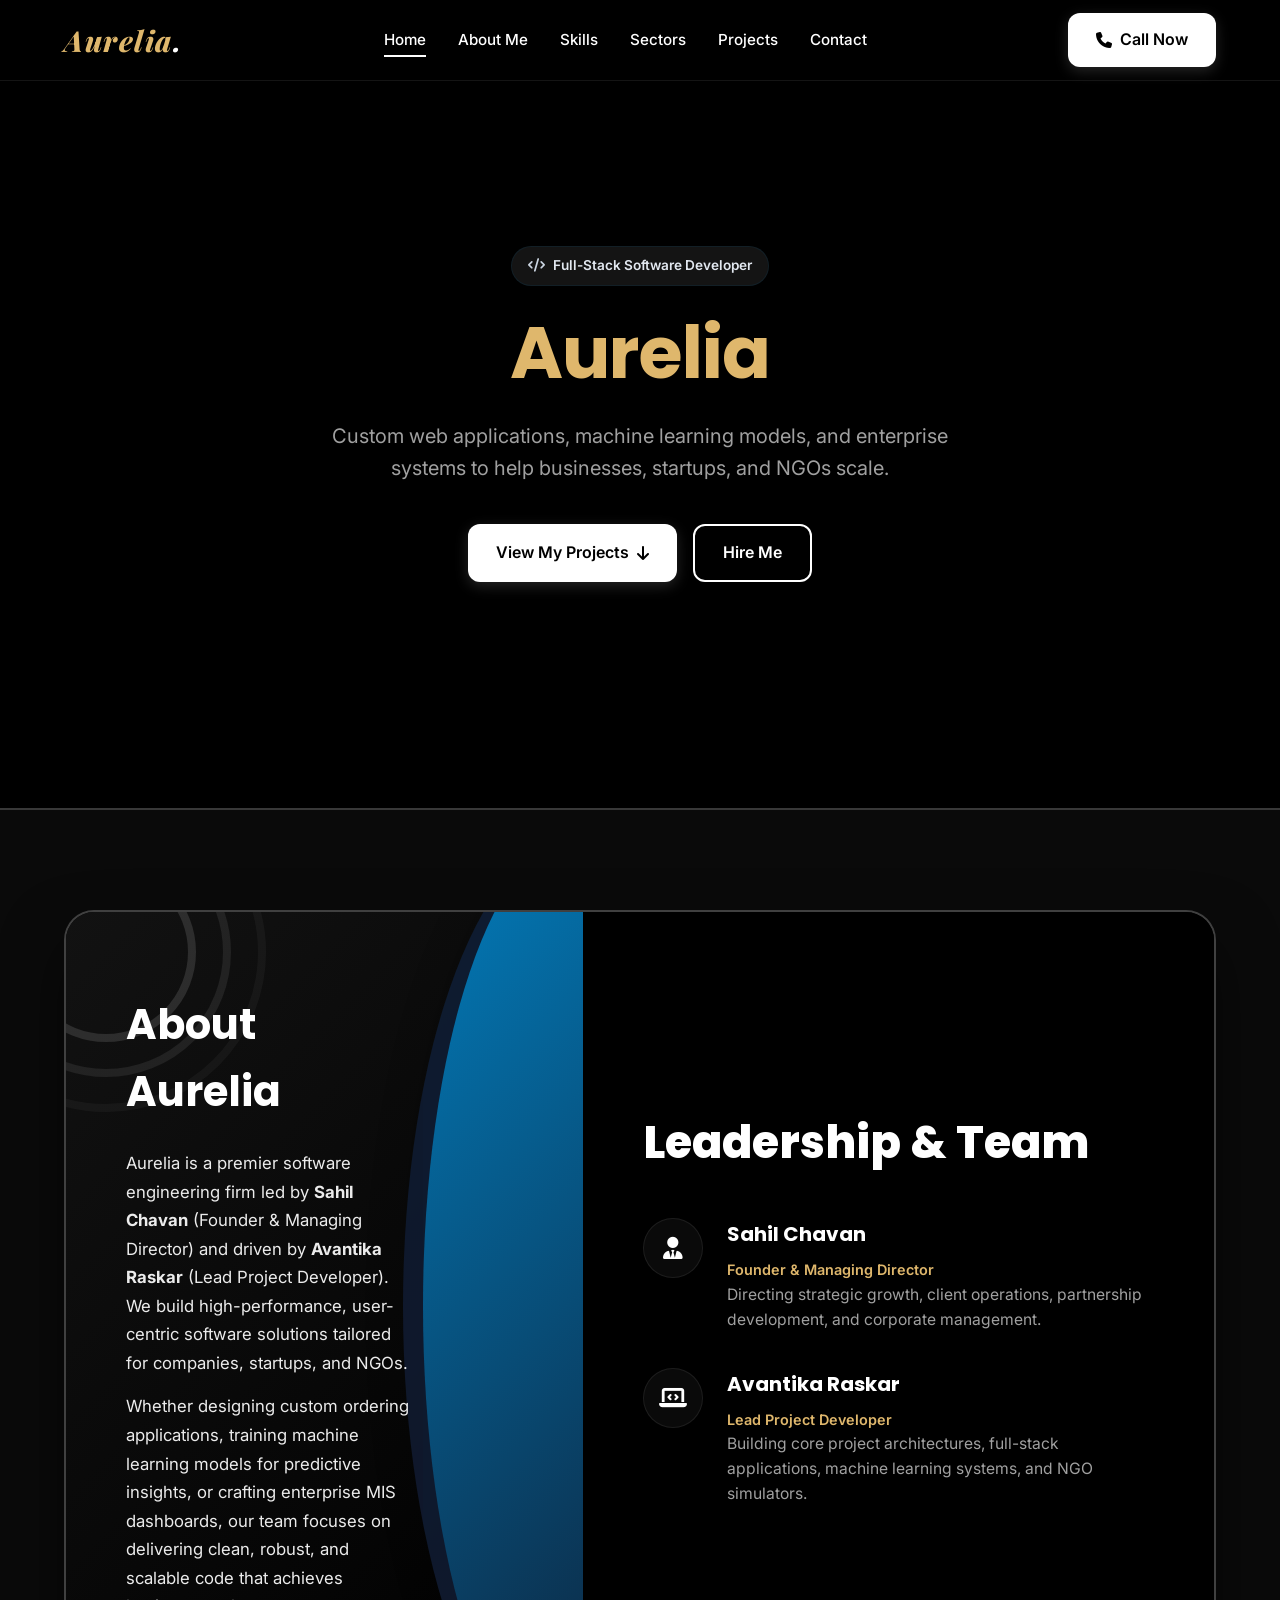
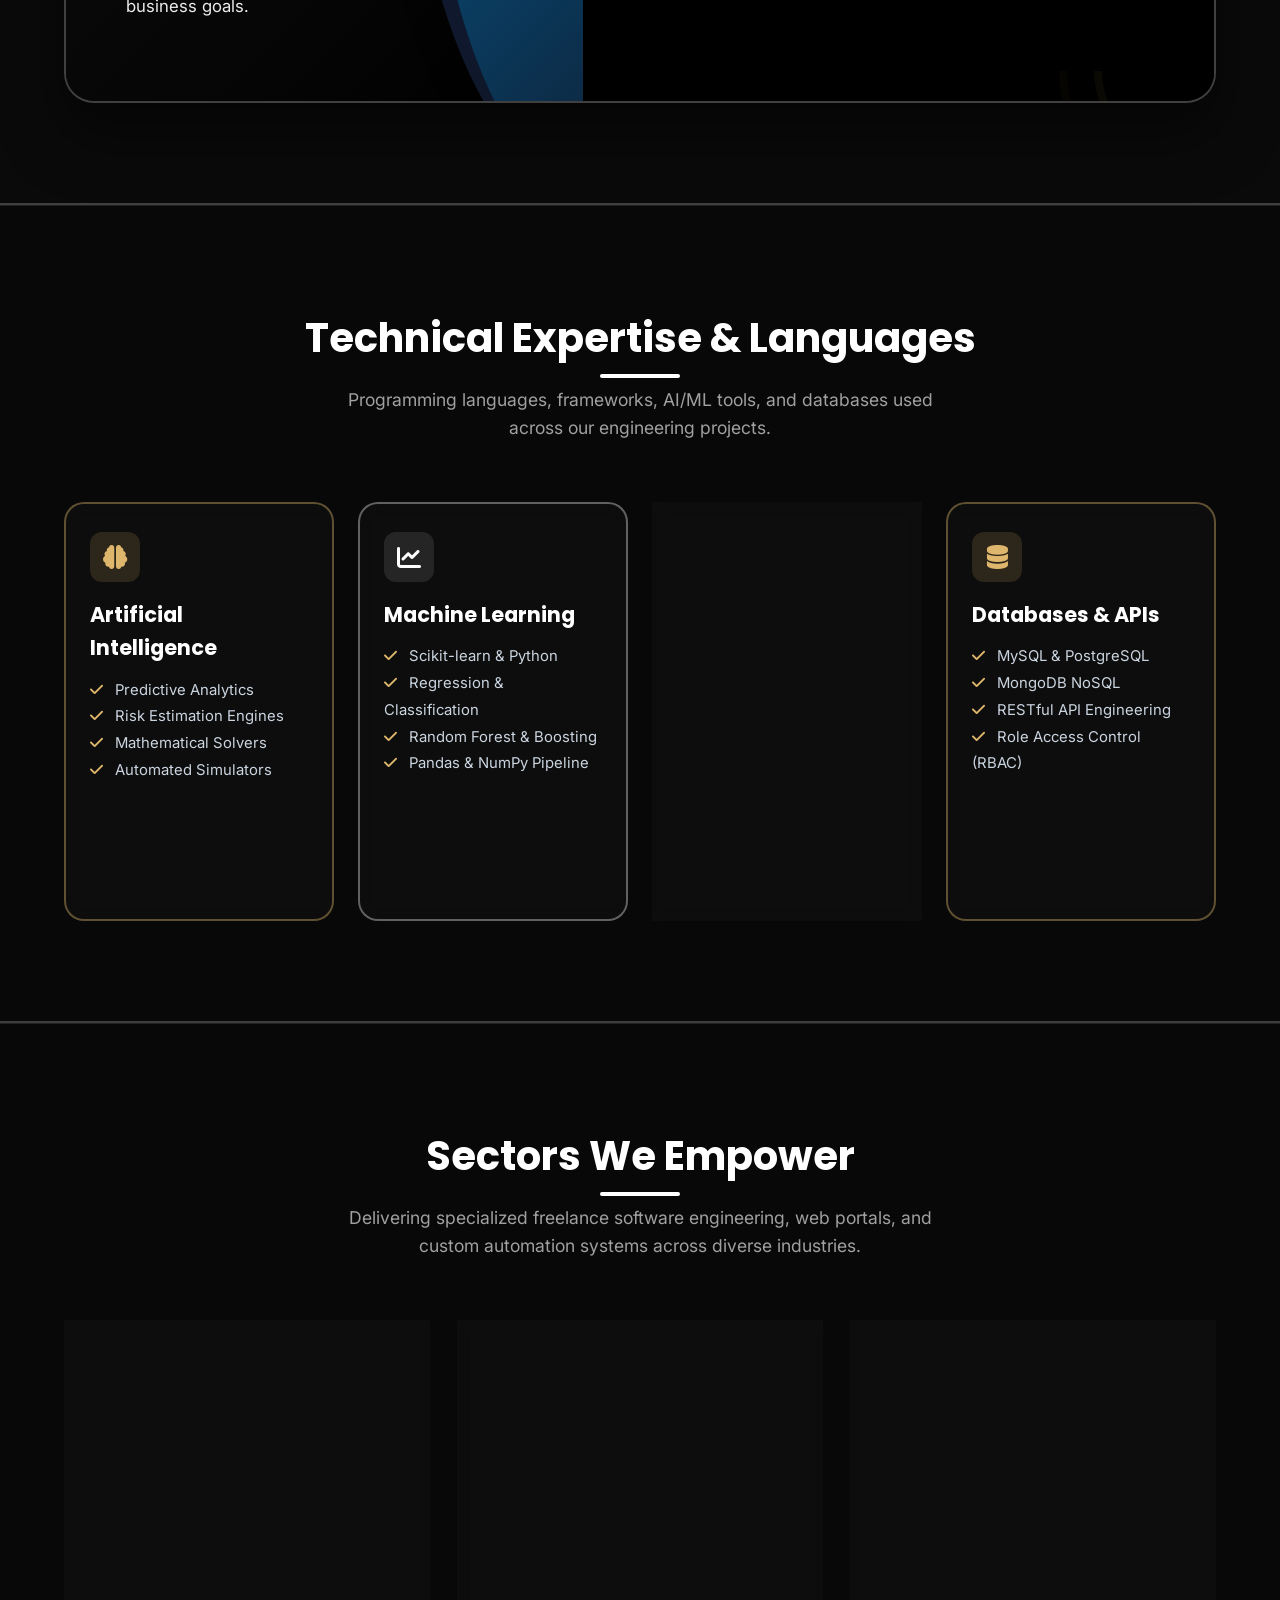
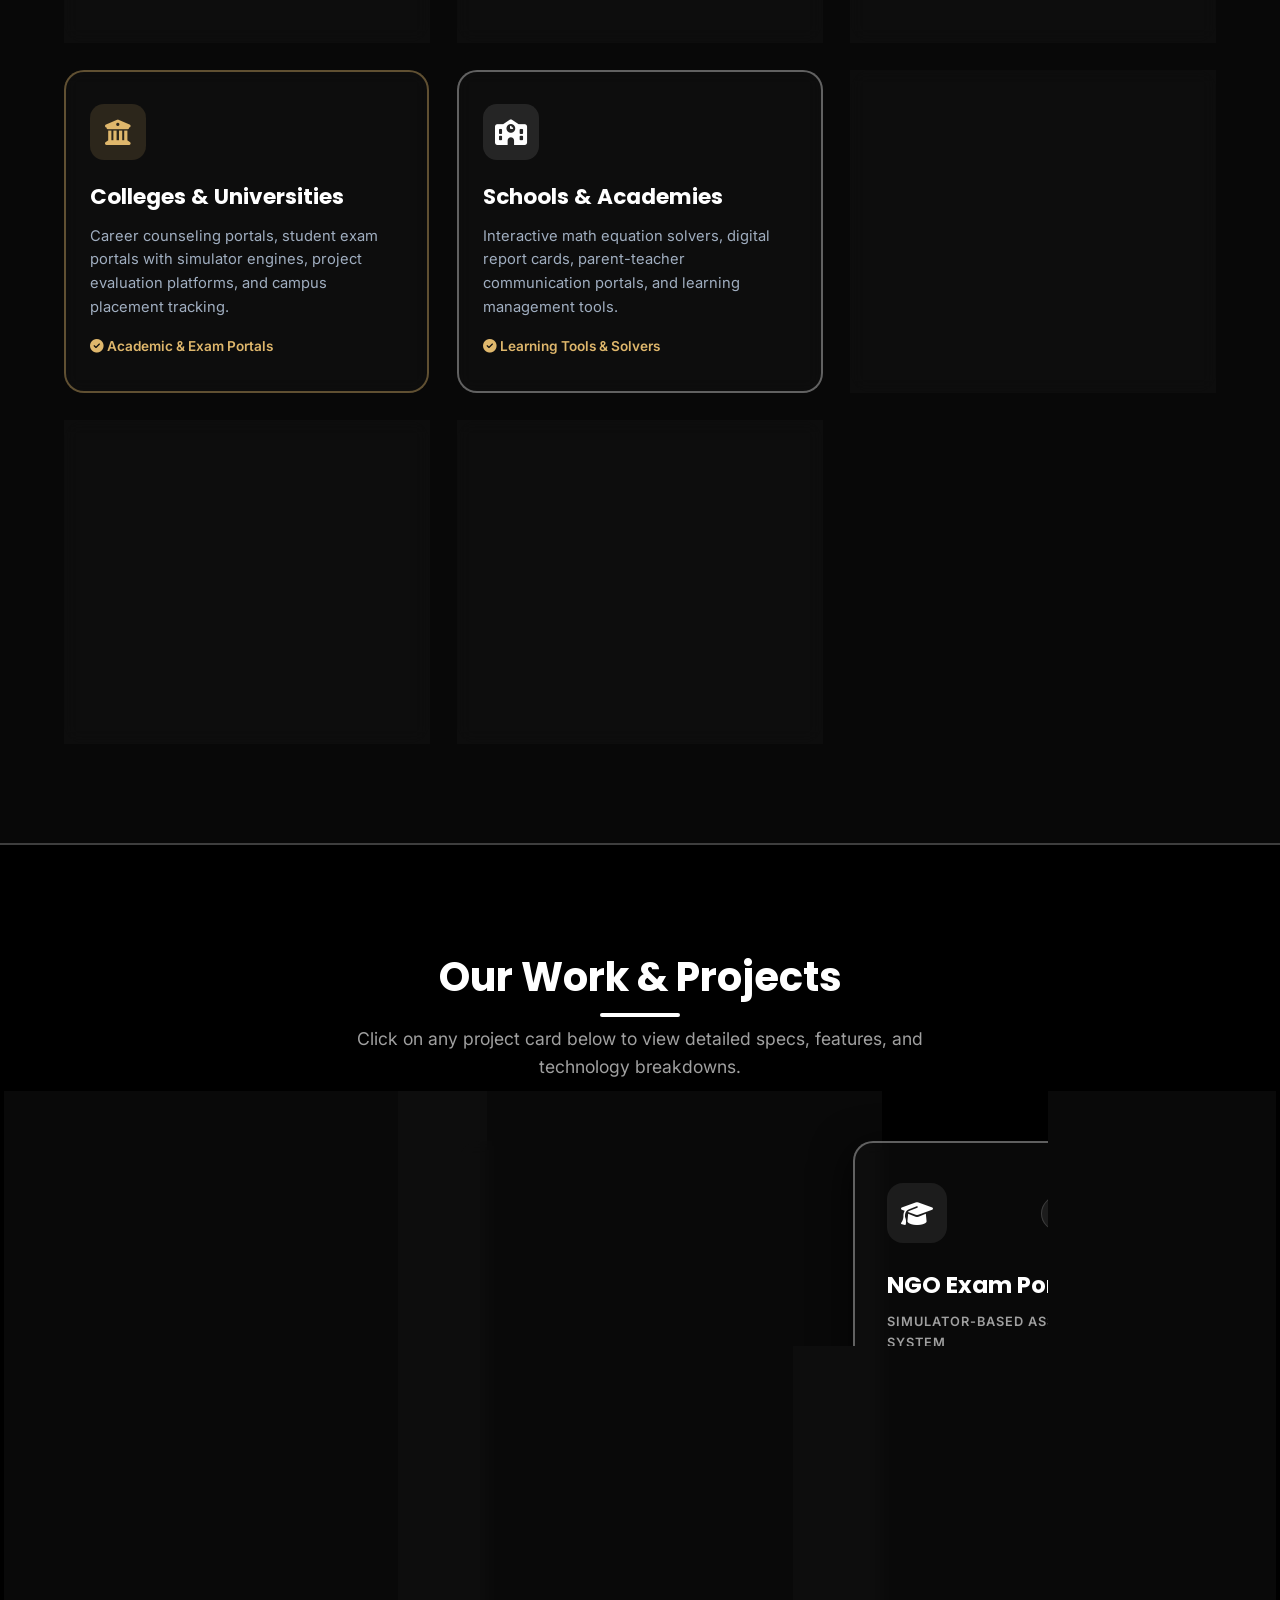
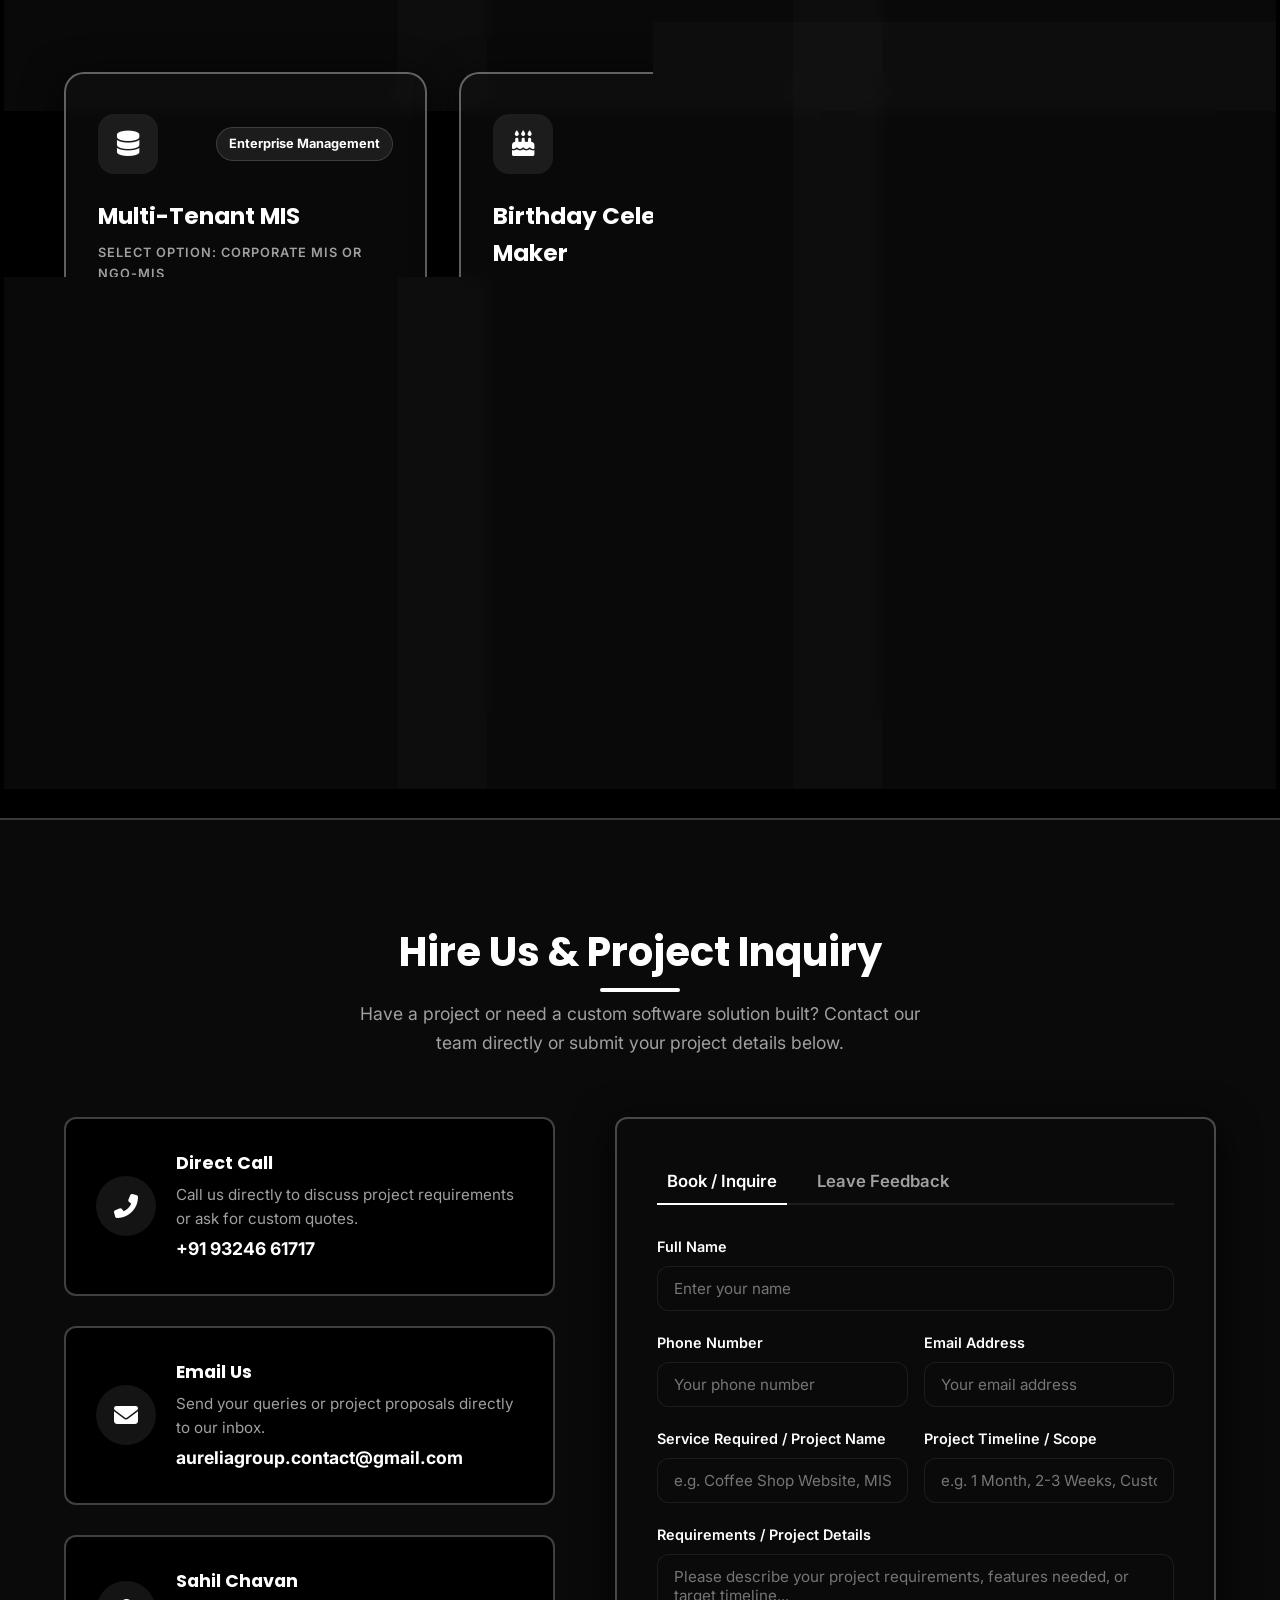
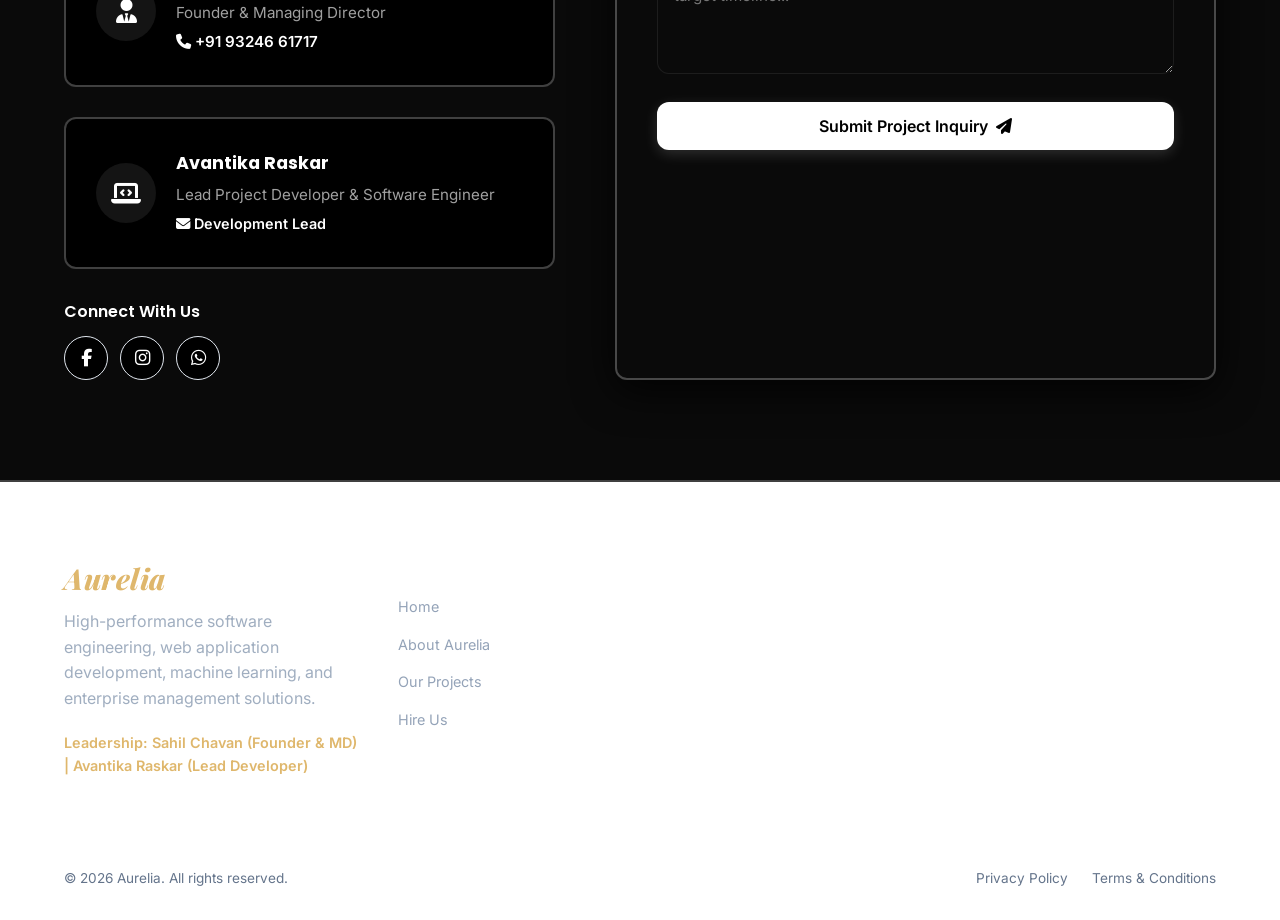
==== commit 9960a693: "Update index.html" ====
--- a/index.html
+++ b/index.html
@@ -299,7 +299,7 @@
             
             <div class="services-kpi-grid">
                 <!-- Project 1: Restaurant Services -->
-                <a href="restaurant/index.html" class="kpi-card" data-project="restaurant-services">
+                <a href="https://resturant-two-rust.vercel.app/" target="_blank" rel="noopener noreferrer" class="kpi-card" data-project="restaurant-services">
                     <div class="kpi-header">
                         <div class="kpi-icon-wrapper"><i class="fas fa-utensils"></i></div>
                         <span class="kpi-badge">E-Commerce</span>
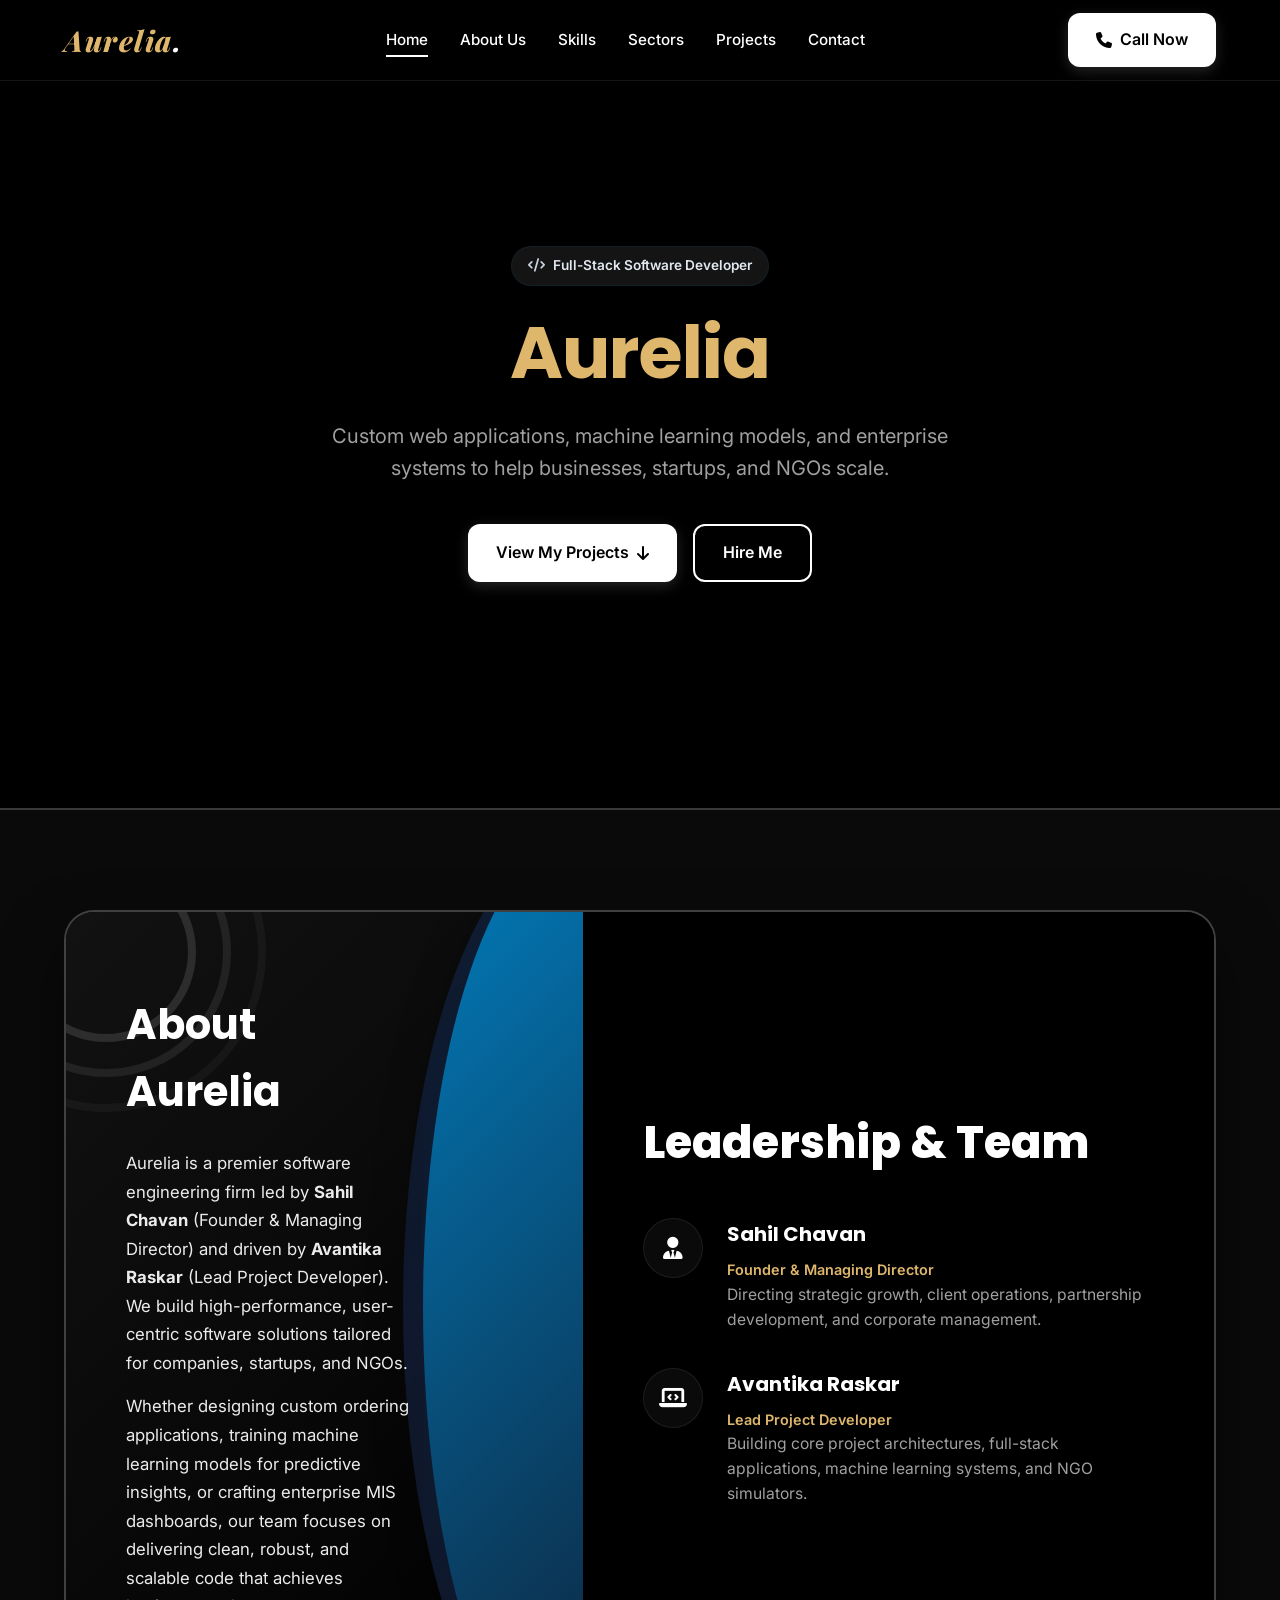
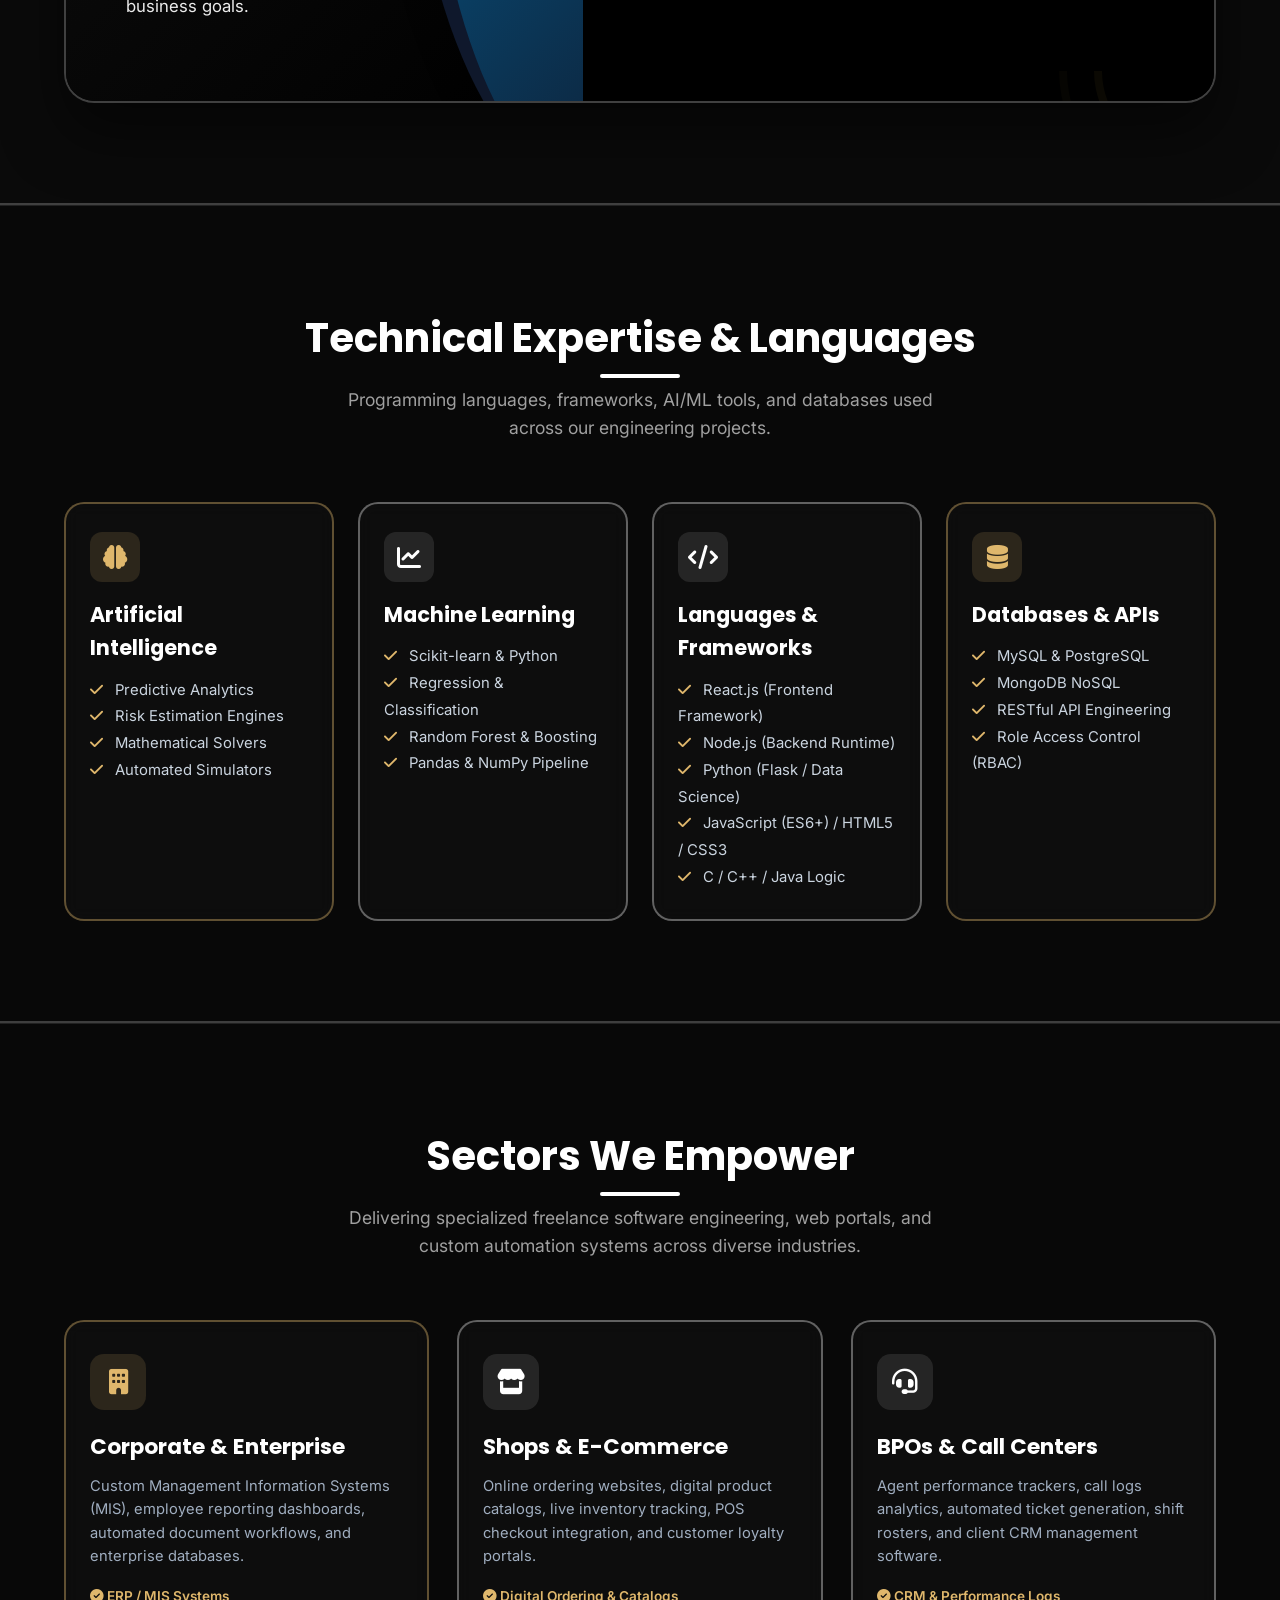
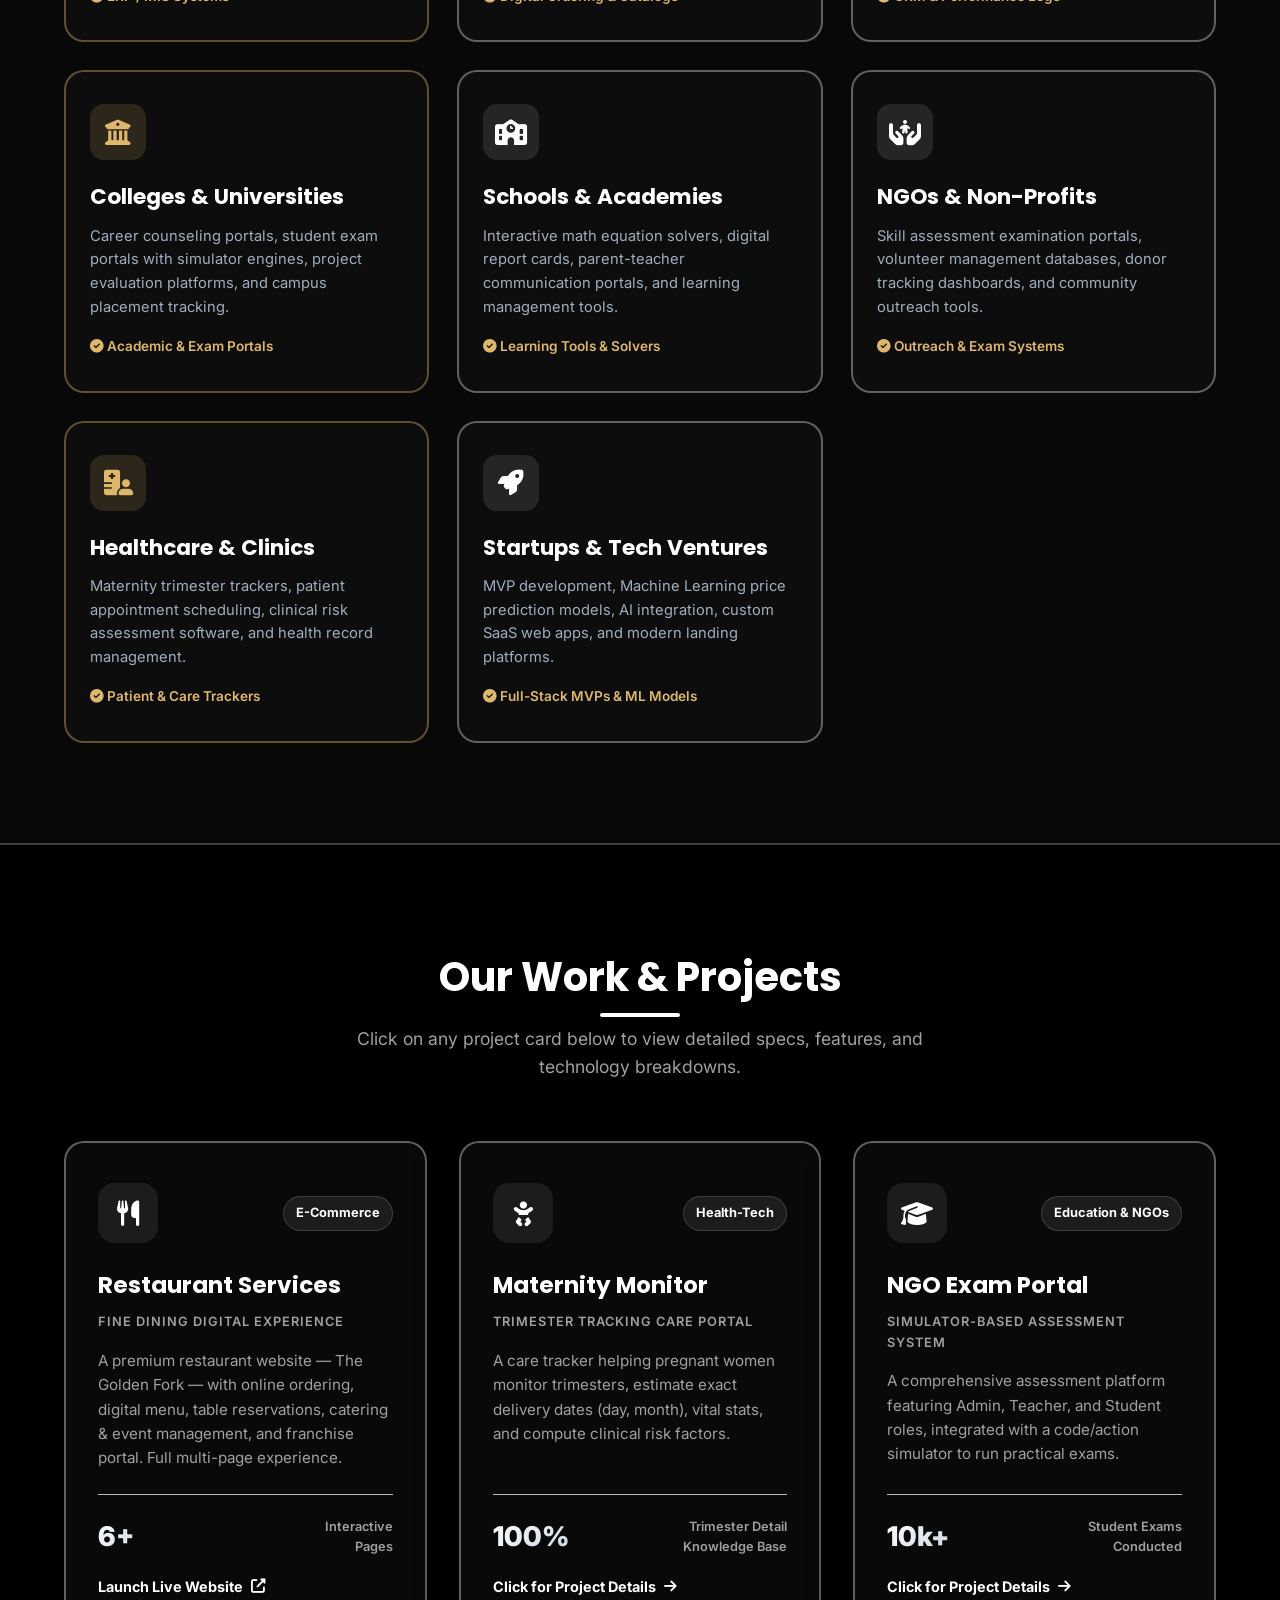
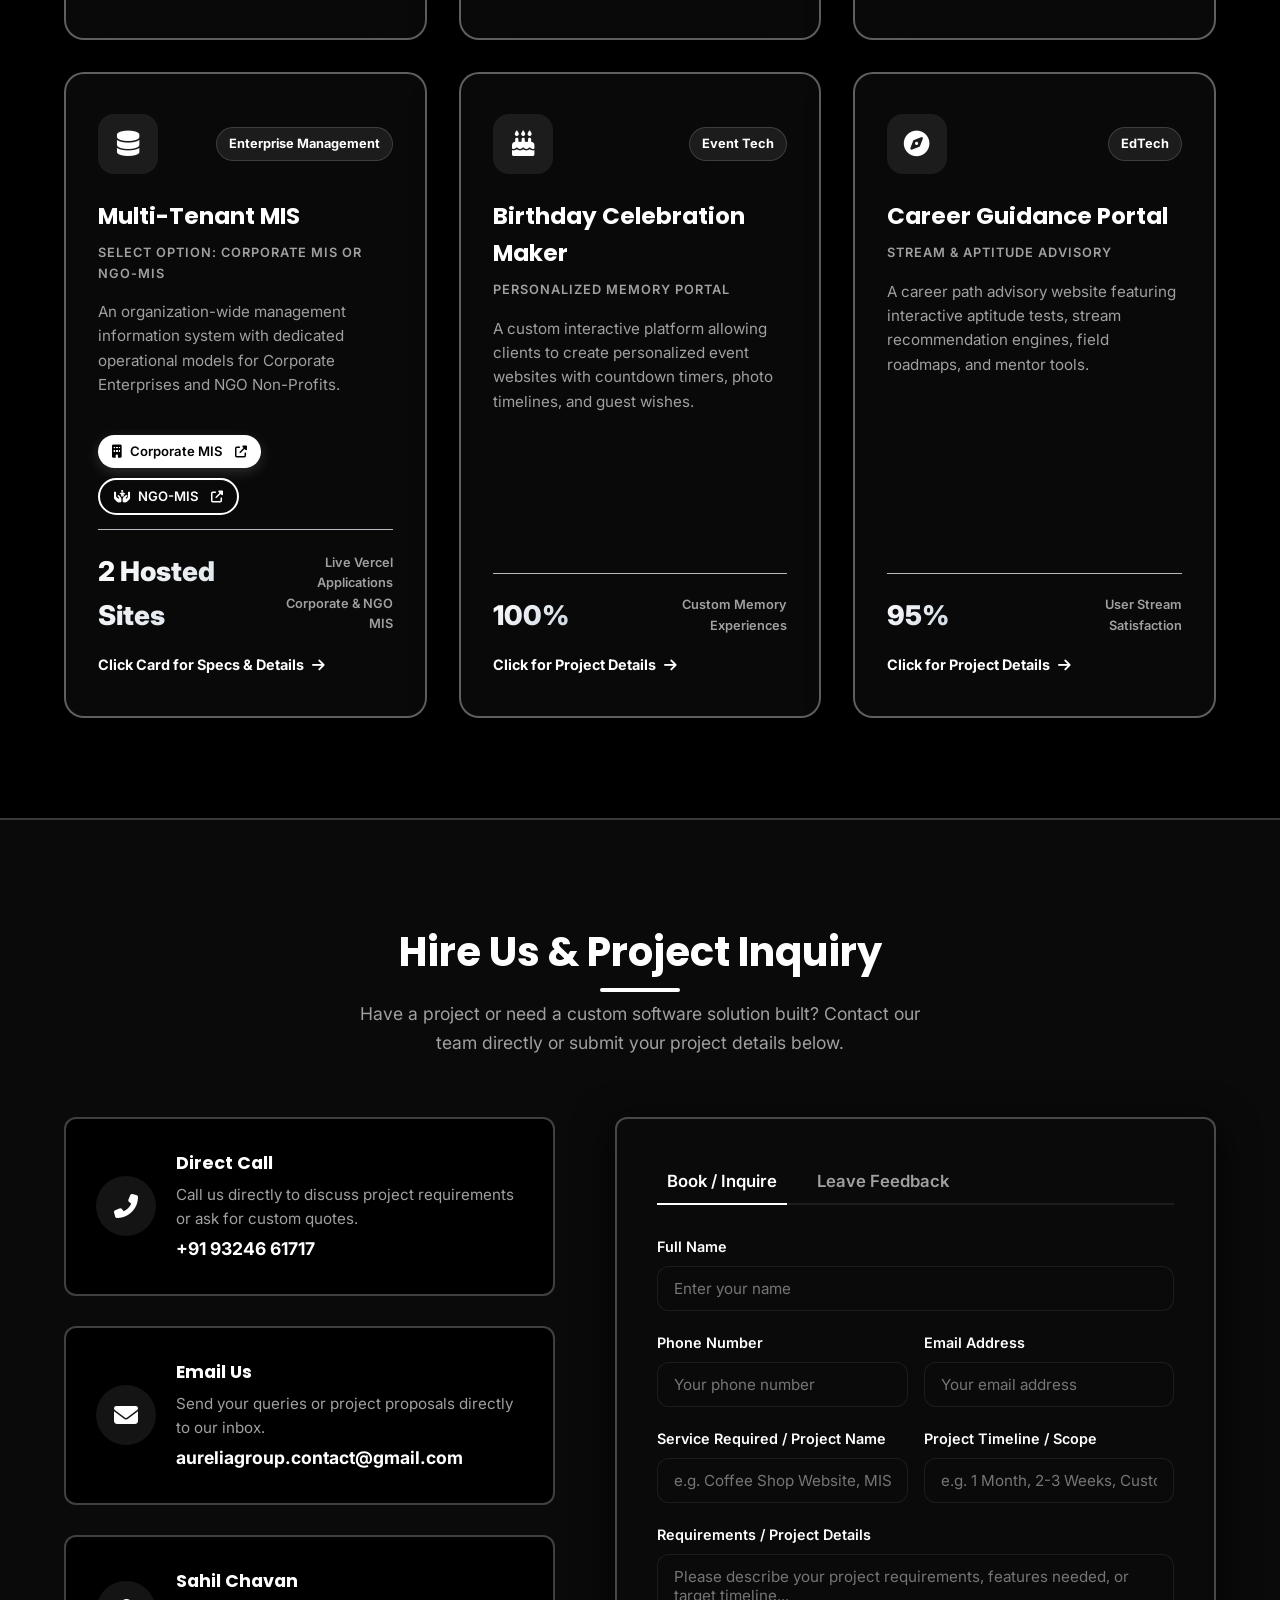
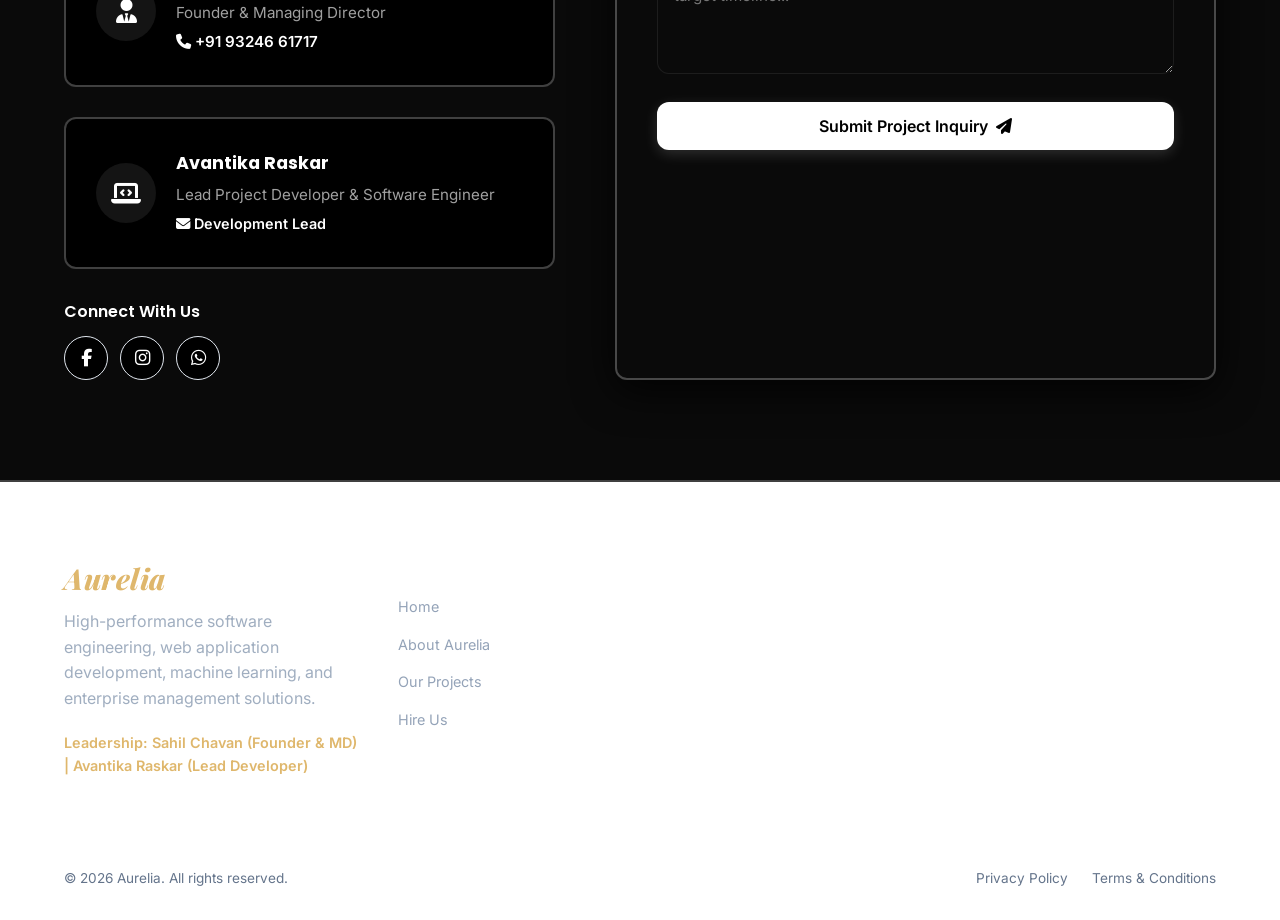
==== commit 95d6fa5c: "Update index.html" ====
--- a/index.html
+++ b/index.html
@@ -34,7 +34,7 @@
             
             <ul class="nav-menu">
                 <li><a href="#home" class="nav-link active">Home</a></li>
-                <li><a href="#about" class="nav-link">About Me</a></li>
+                <li><a href="#about" class="nav-link">About Us</a></li>
                 <li><a href="#skills" class="nav-link">Skills</a></li>
                 <li><a href="#sectors" class="nav-link">Sectors</a></li>
                 <li><a href="#services" class="nav-link">Projects</a></li>
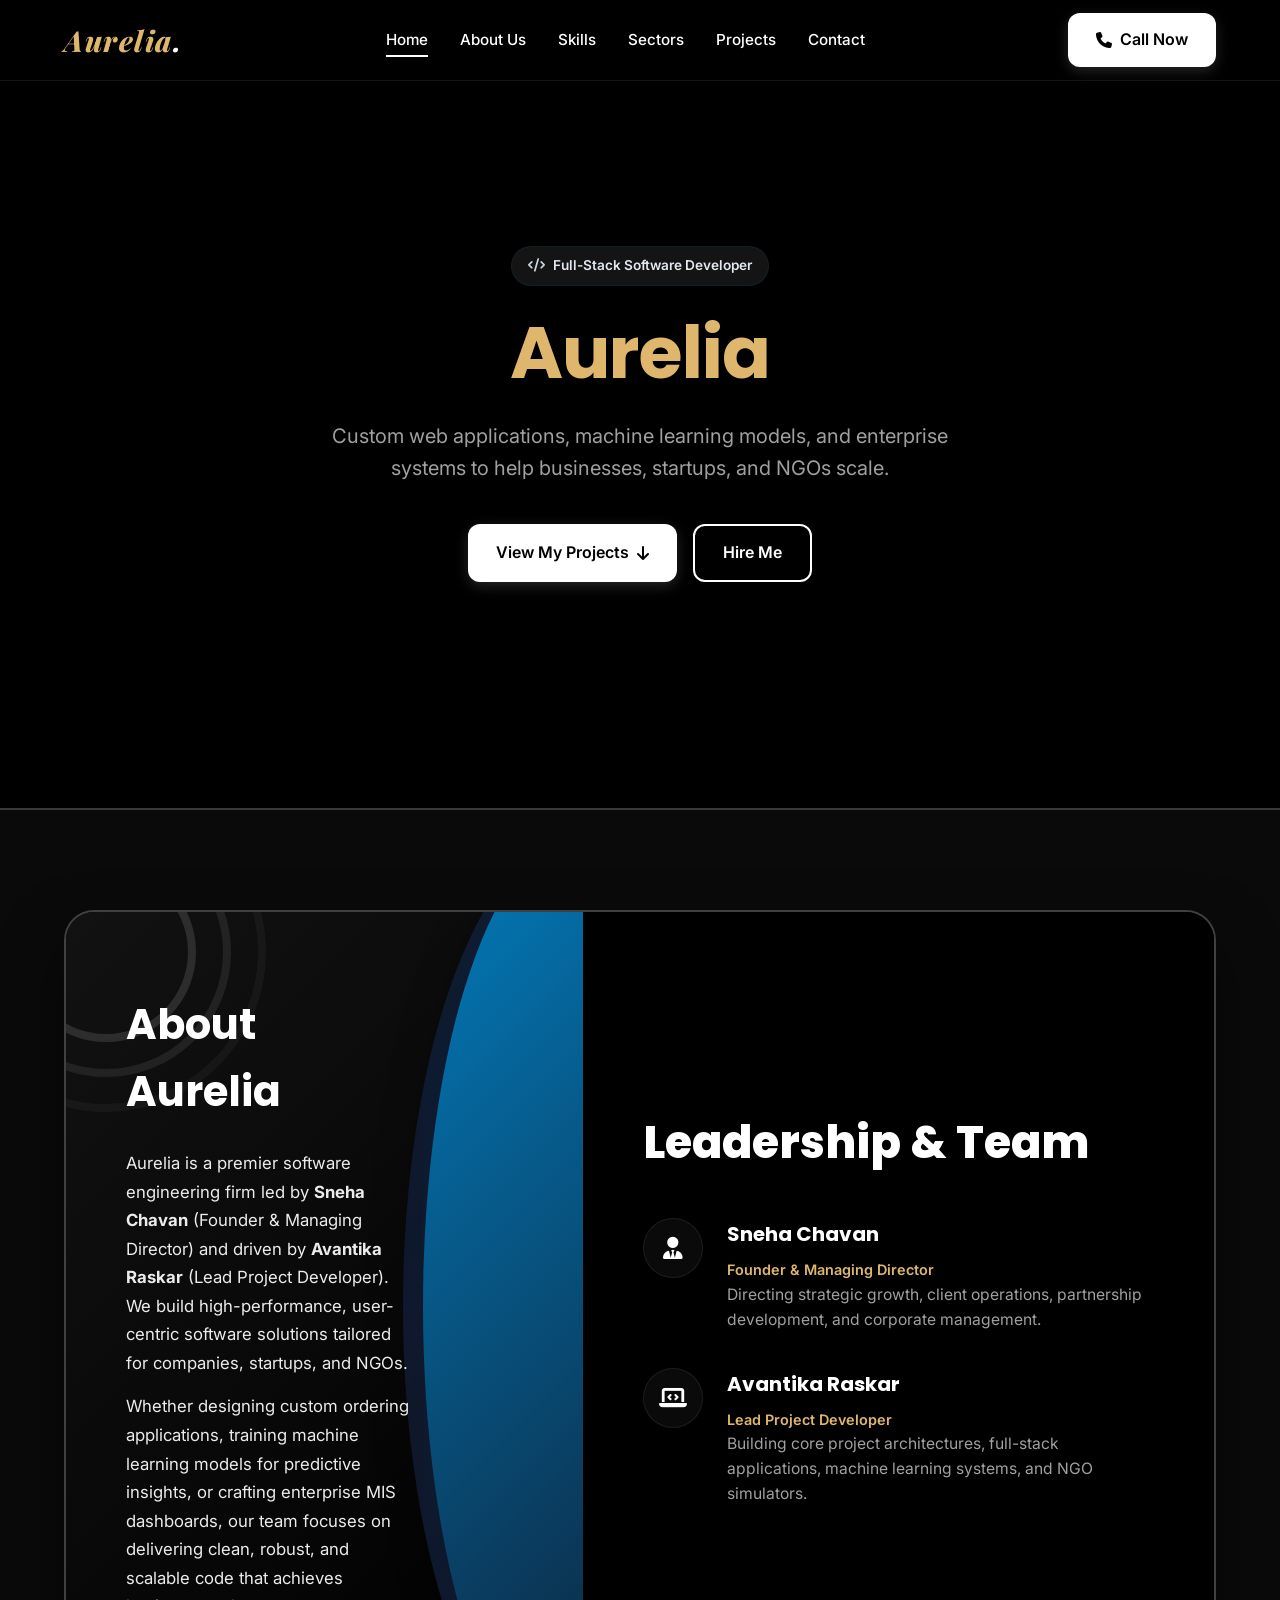
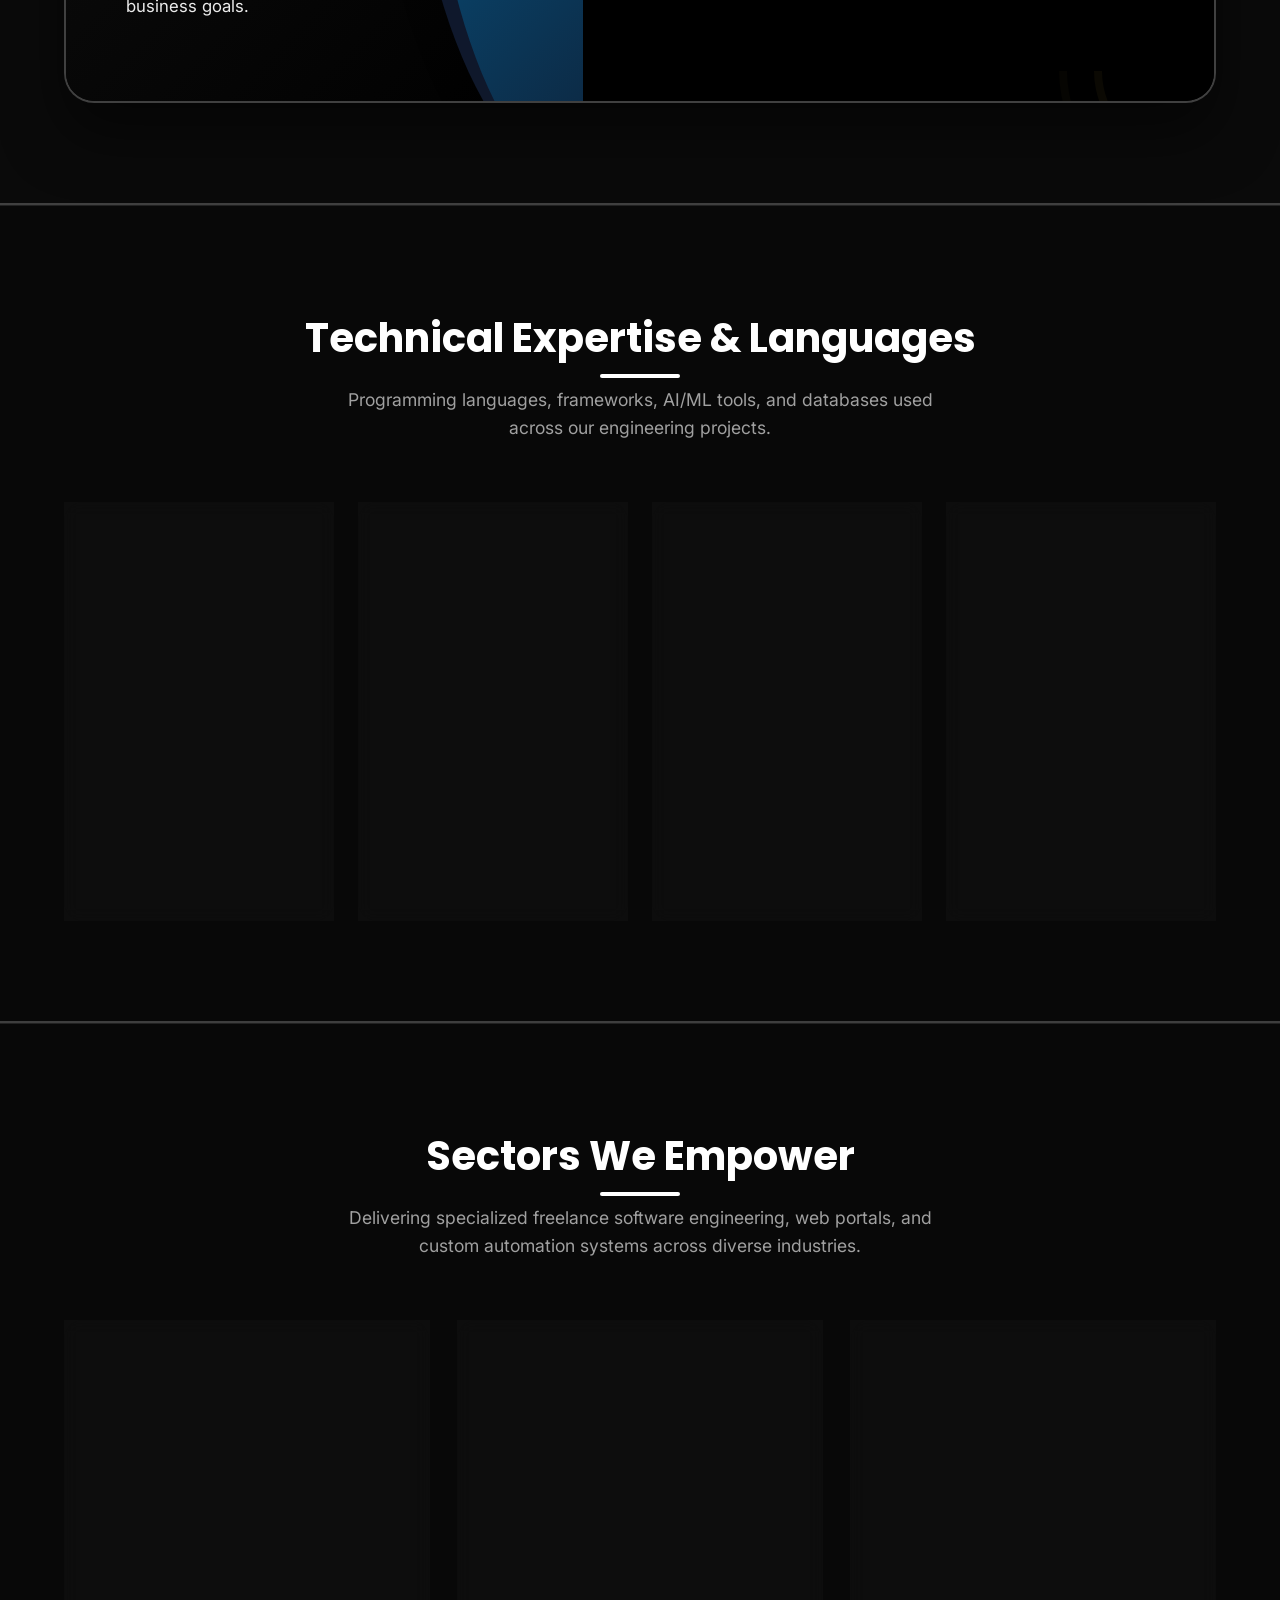
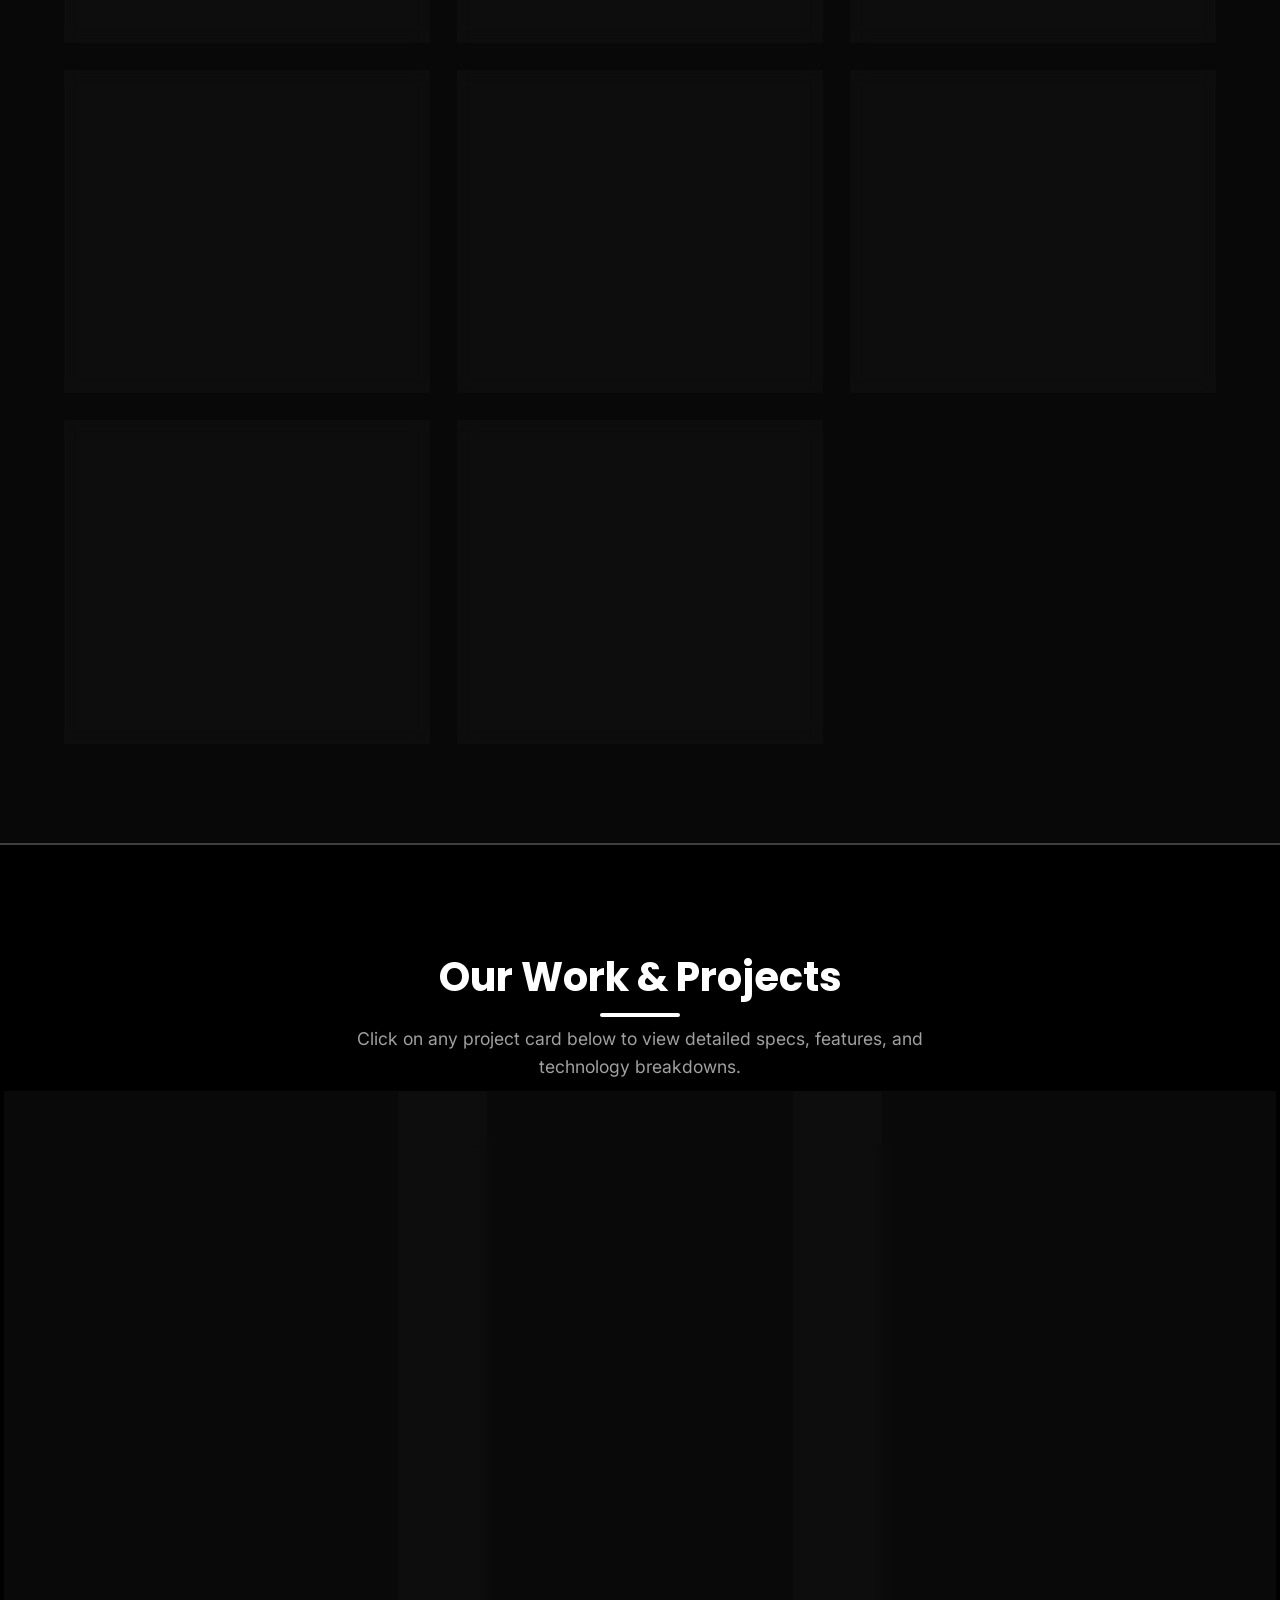
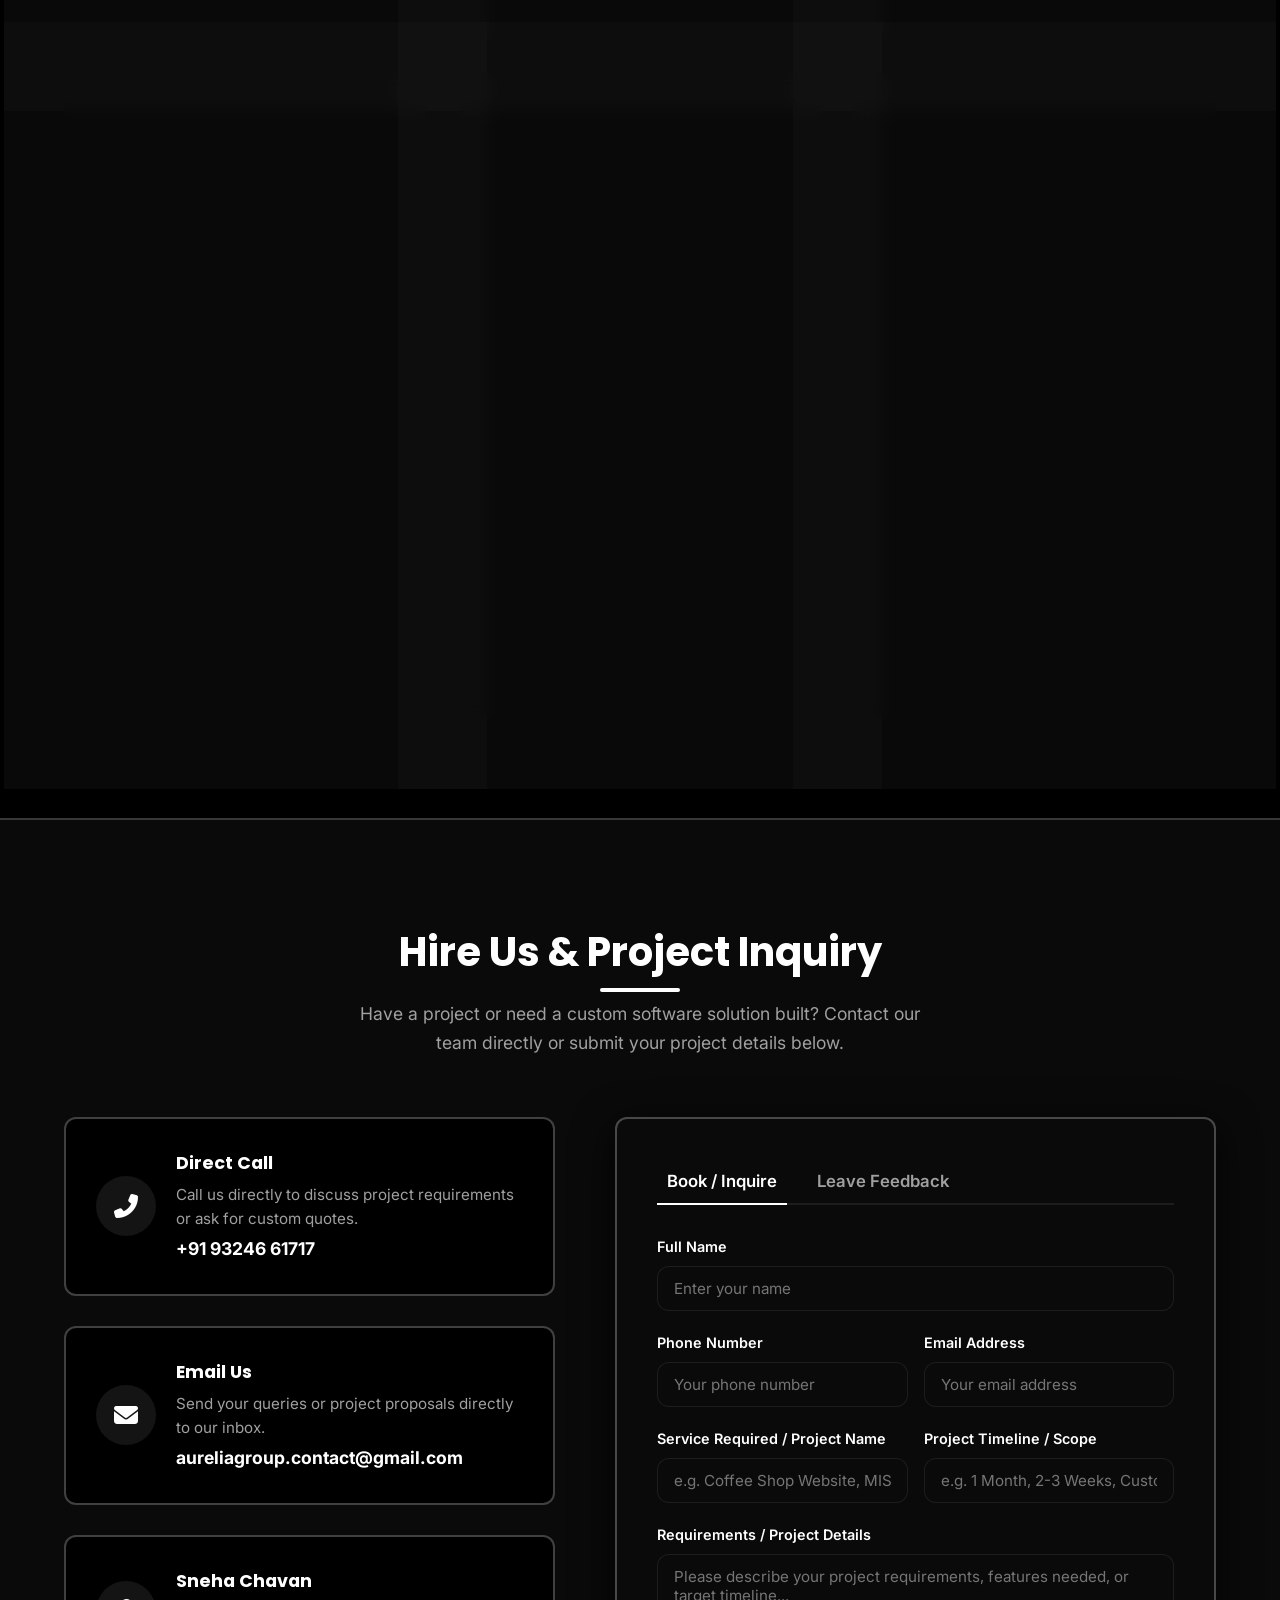
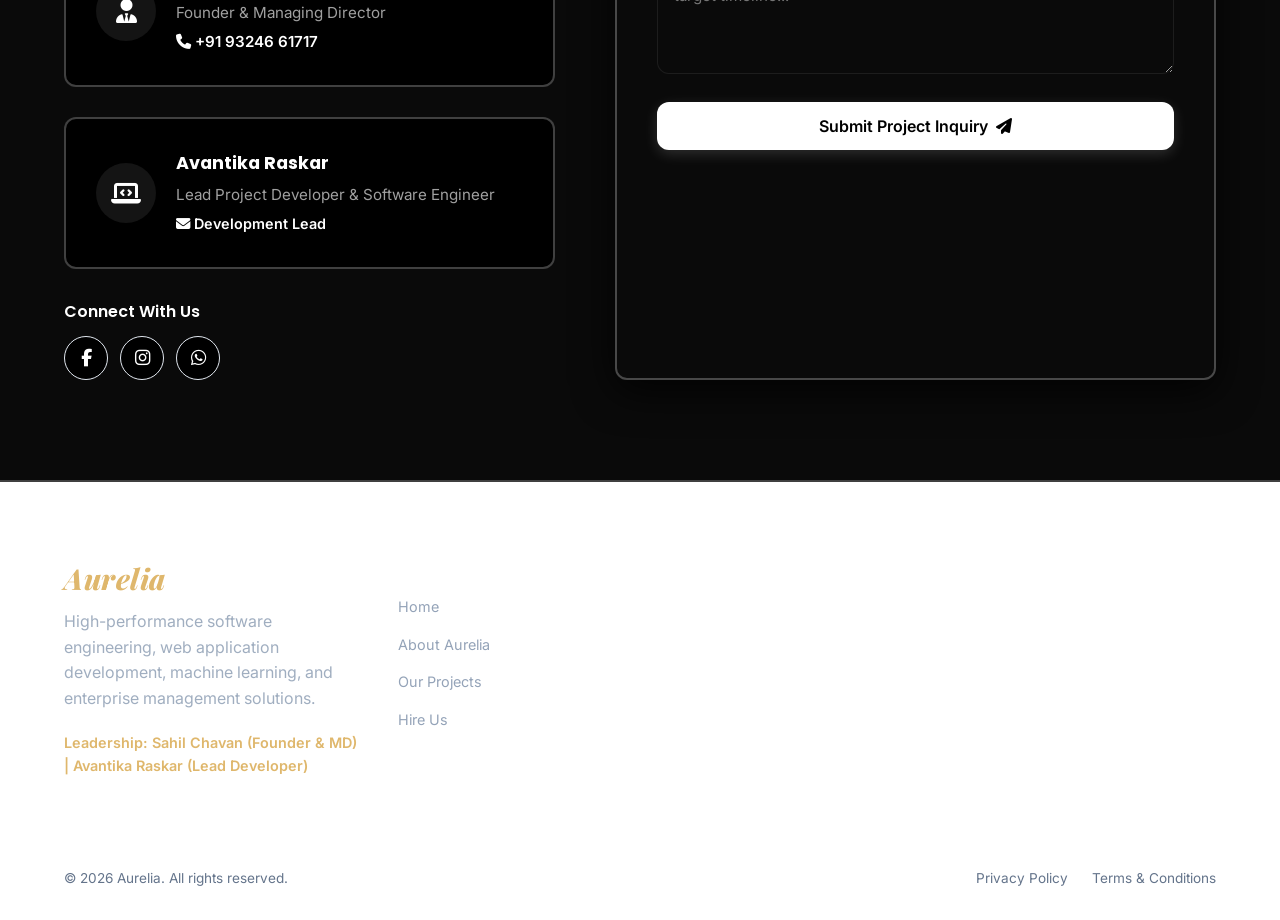
==== commit ccfccd2d: "Update index.html" ====
--- a/index.html
+++ b/index.html
@@ -87,7 +87,7 @@
                     <!-- Content Wrapper -->
                     <div class="about-split-left-content">
                         <h2>About Aurelia</h2>
-                        <p>Aurelia is a premier software engineering firm led by <strong>Sahil Chavan</strong> (Founder & Managing Director) and driven by <strong>Avantika Raskar</strong> (Lead Project Developer). We build high-performance, user-centric software solutions tailored for companies, startups, and NGOs.</p>
+                        <p>Aurelia is a premier software engineering firm led by <strong>Sneha Chavan</strong> (Founder & Managing Director) and driven by <strong>Avantika Raskar</strong> (Lead Project Developer). We build high-performance, user-centric software solutions tailored for companies, startups, and NGOs.</p>
                         <p style="margin-top: 15px;">Whether designing custom ordering applications, training machine learning models for predictive insights, or crafting enterprise MIS dashboards, our team focuses on delivering clean, robust, and scalable code that achieves business goals.</p>
                     </div>
                 </div>
@@ -104,7 +104,7 @@
                     <div class="split-list-item">
                         <div class="split-list-icon"><i class="fas fa-user-tie"></i></div>
                         <div class="split-list-text">
-                            <h3>Sahil Chavan</h3>
+                            <h3>Sneha Chavan</h3>
                             <p style="color: #dfb76c; font-weight: 600; font-size: 0.9rem;">Founder & Managing Director</p>
                             <p>Directing strategic growth, client operations, partnership development, and corporate management.</p>
                         </div>
@@ -468,7 +468,7 @@
                     <div class="contact-card">
                         <div class="contact-card-icon"><i class="fas fa-user-tie"></i></div>
                         <div class="contact-card-content">
-                            <h3>Sahil Chavan</h3>
+                            <h3>Sneha Chavan</h3>
                             <p>Founder & Managing Director</p>
                             <a href="tel:+919324661717" style="font-size:0.95rem; font-weight:600;"><i class="fas fa-phone"></i> +91 93246 61717</a>
                         </div>
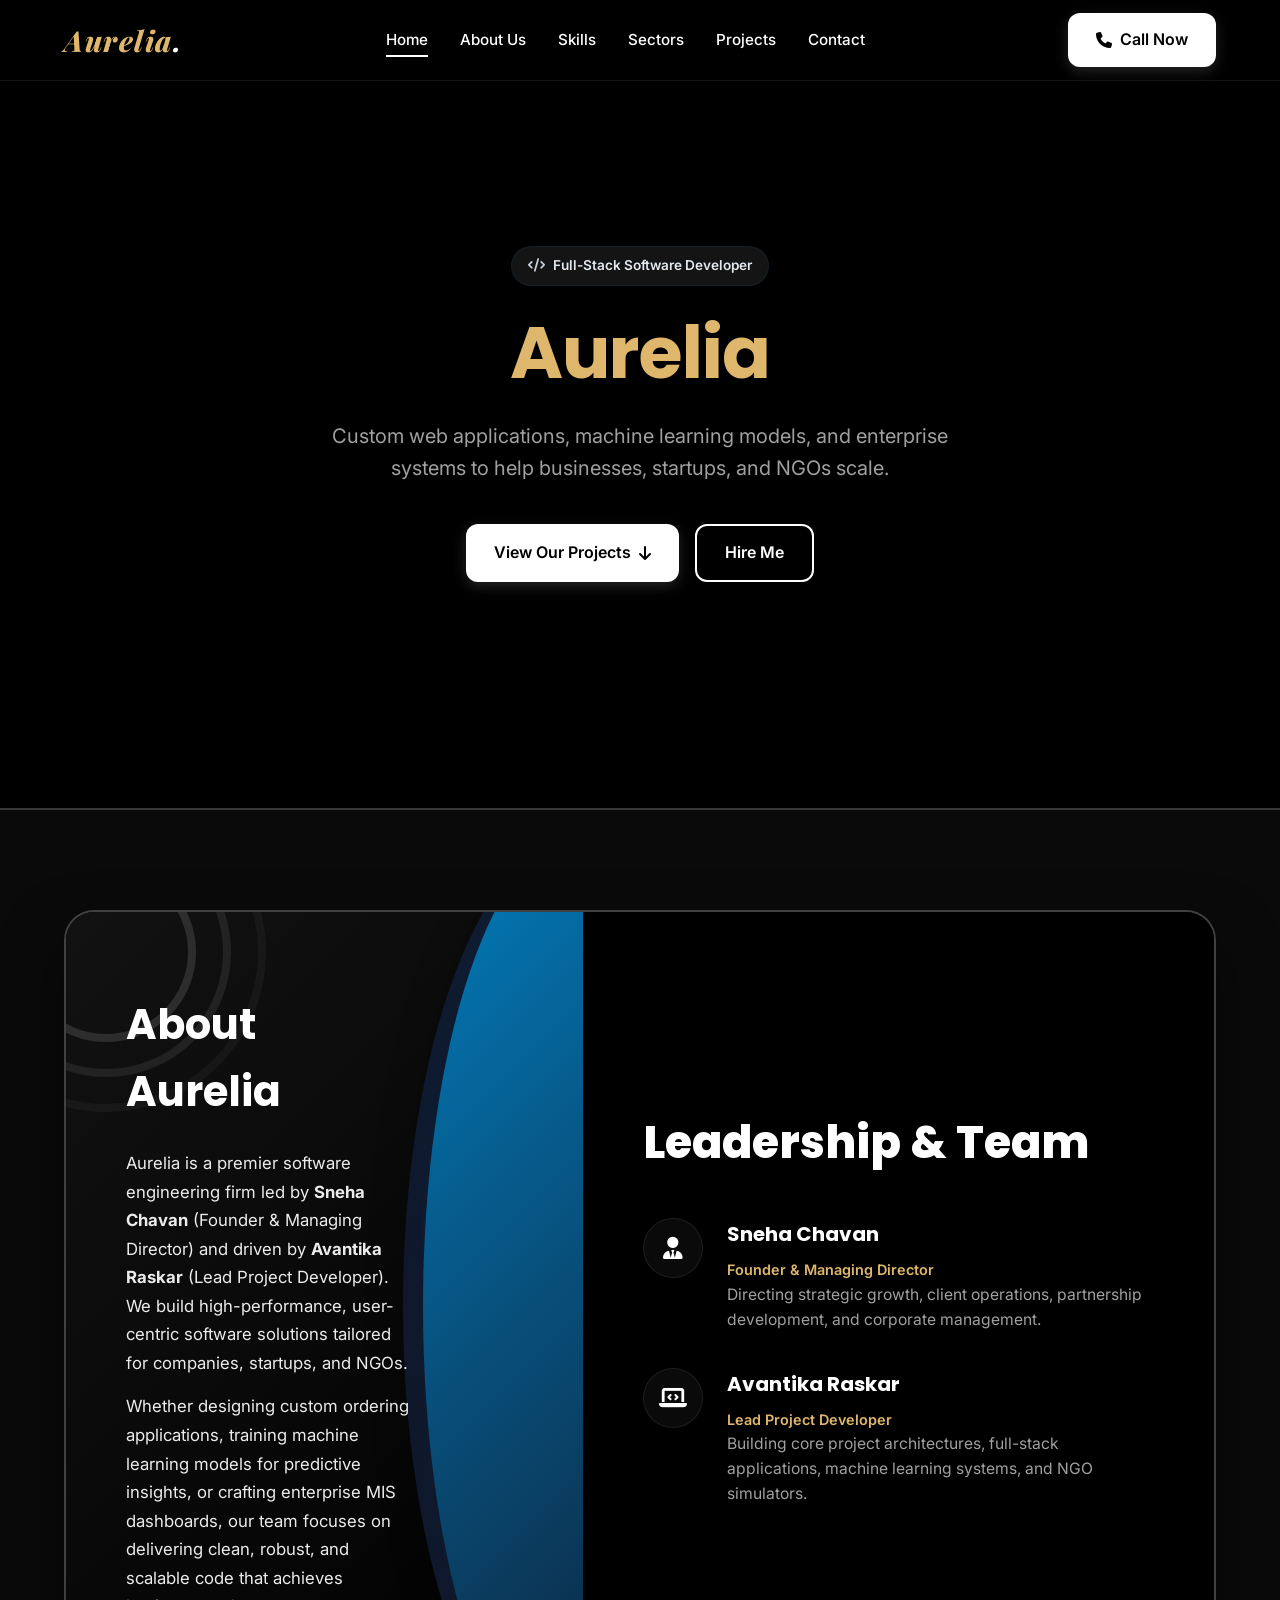
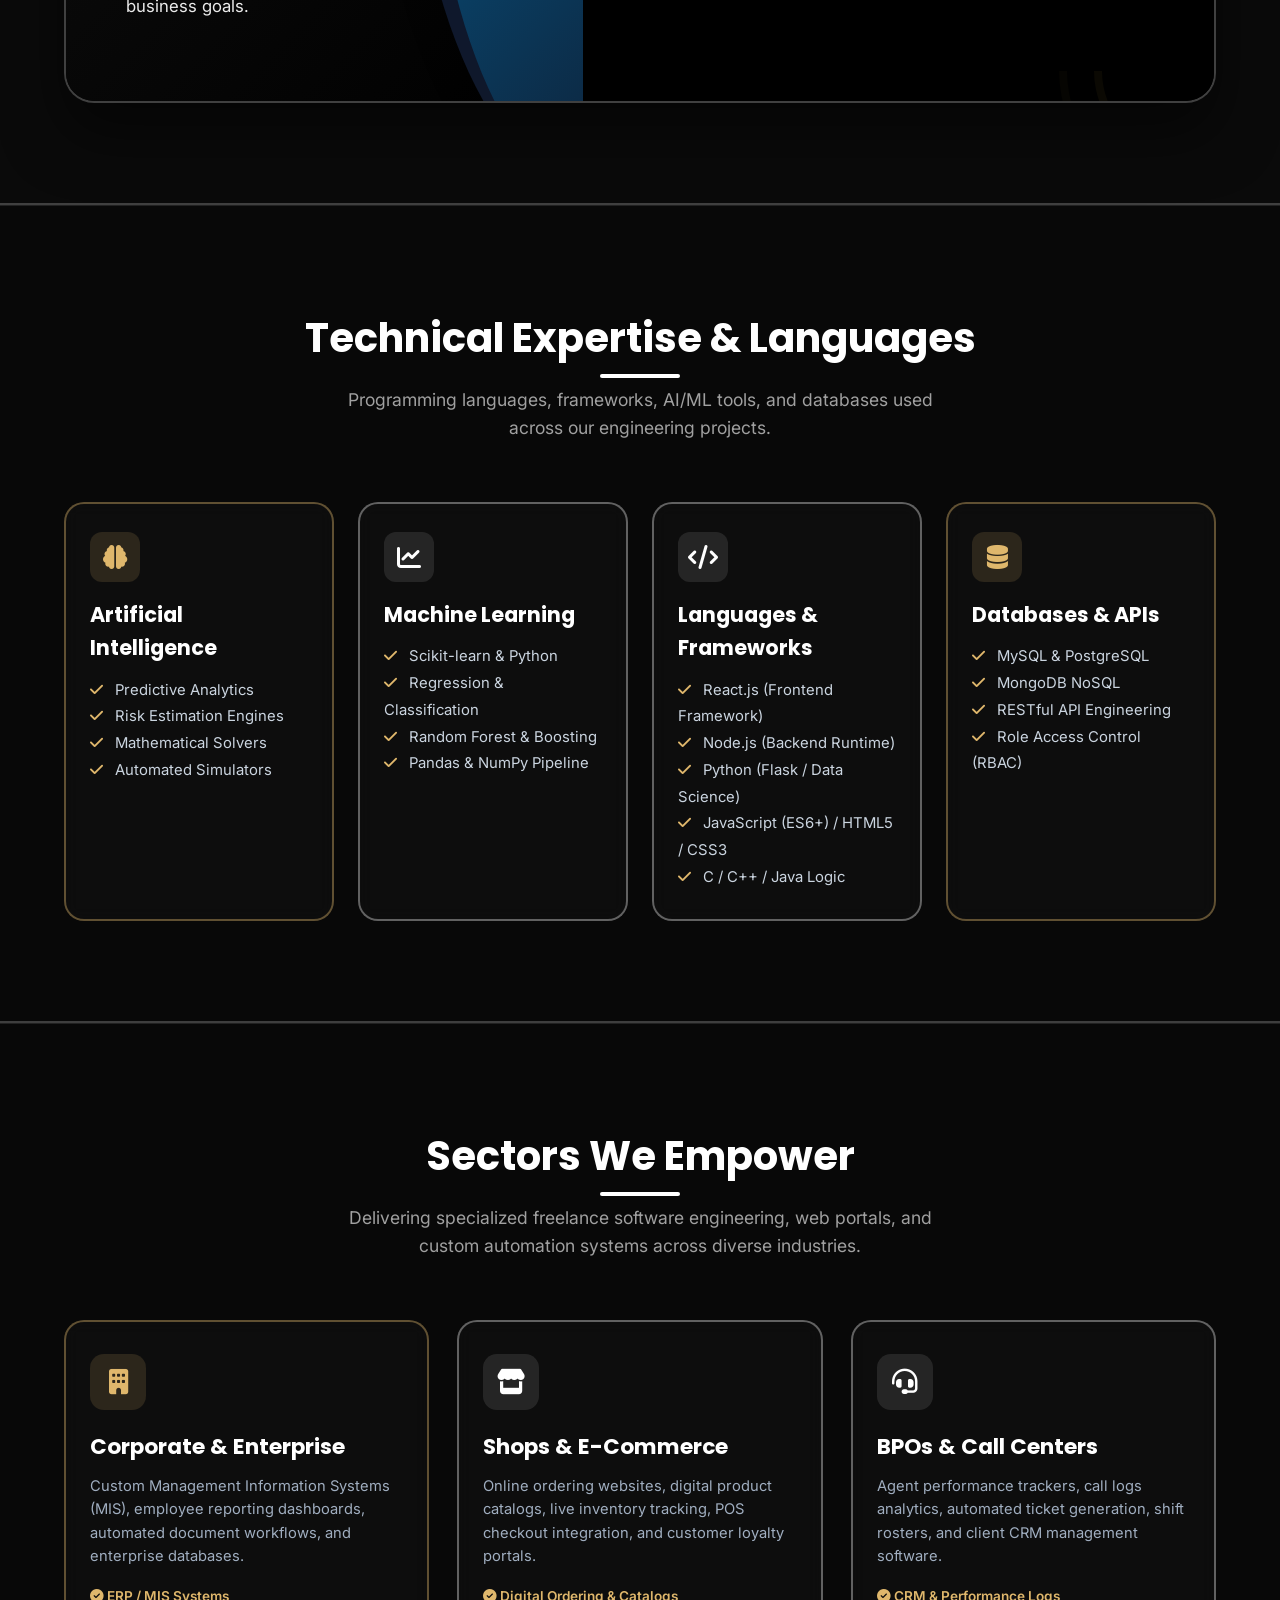
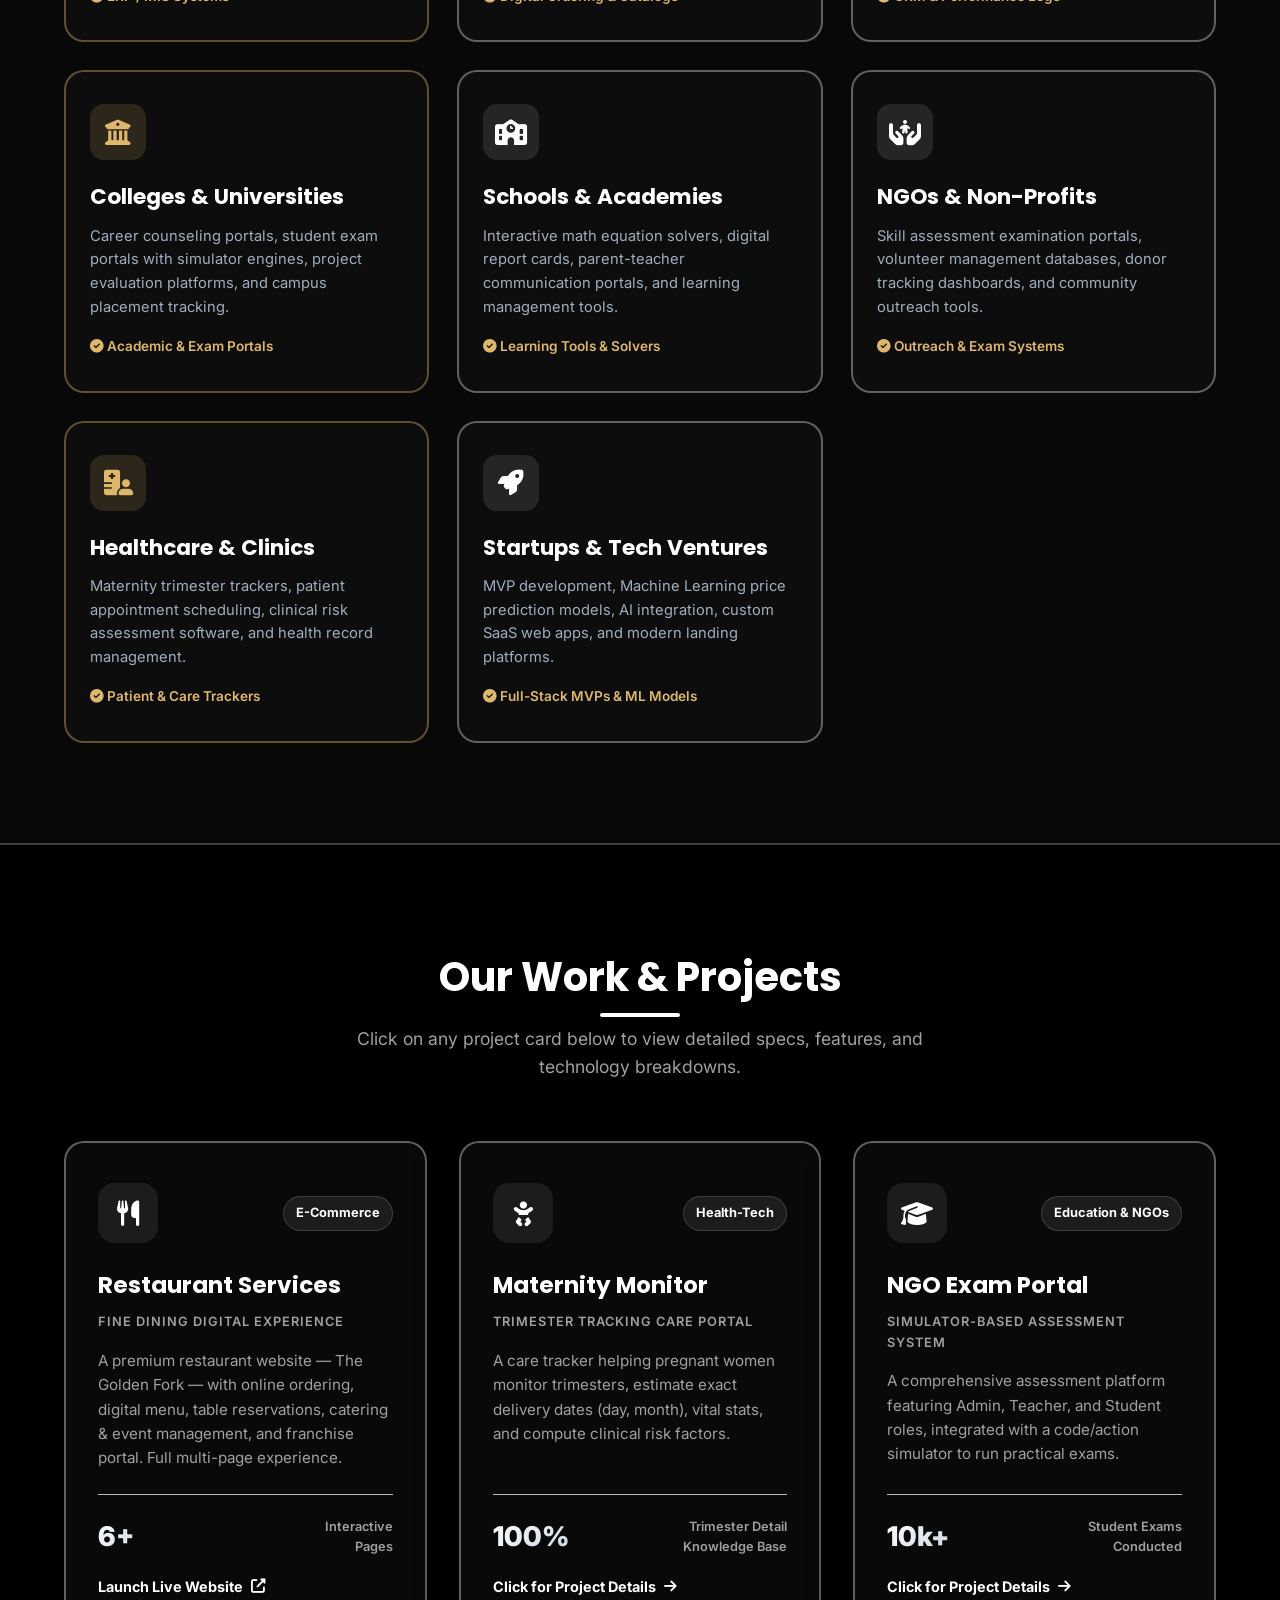
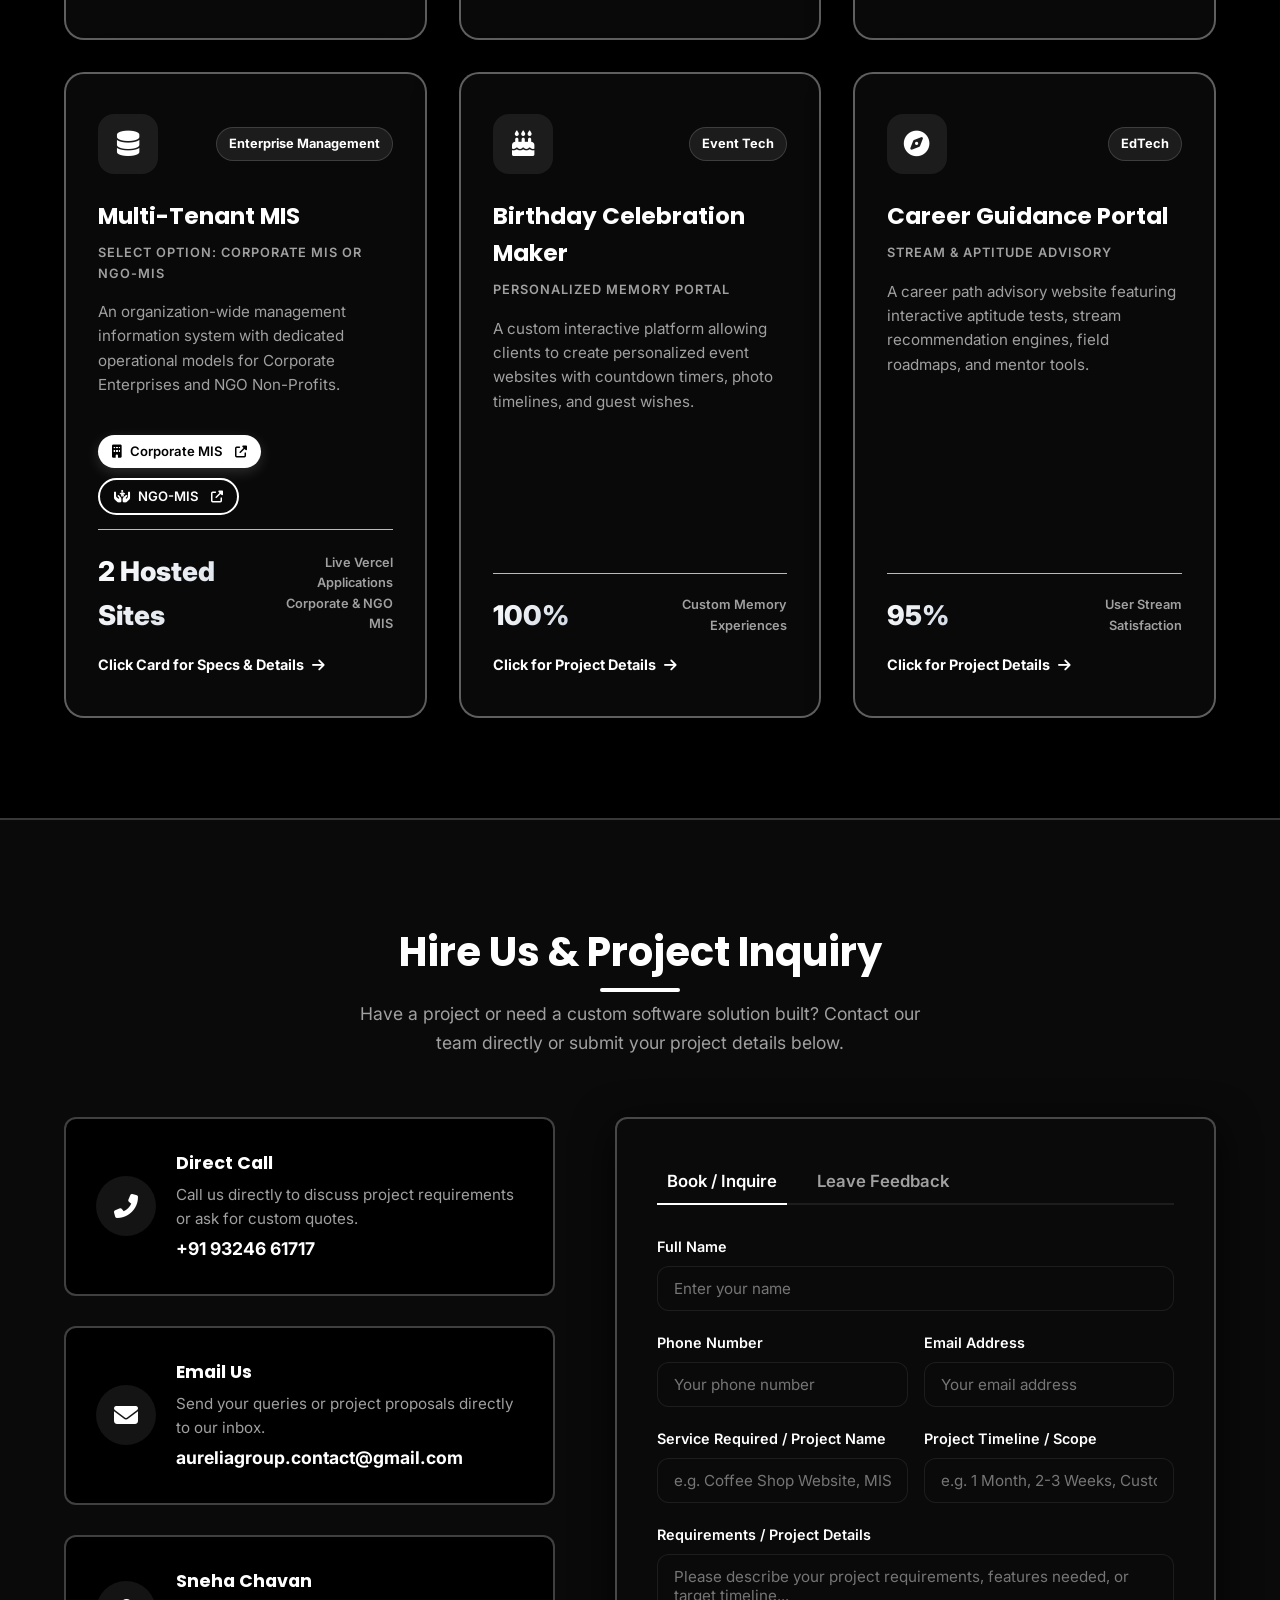
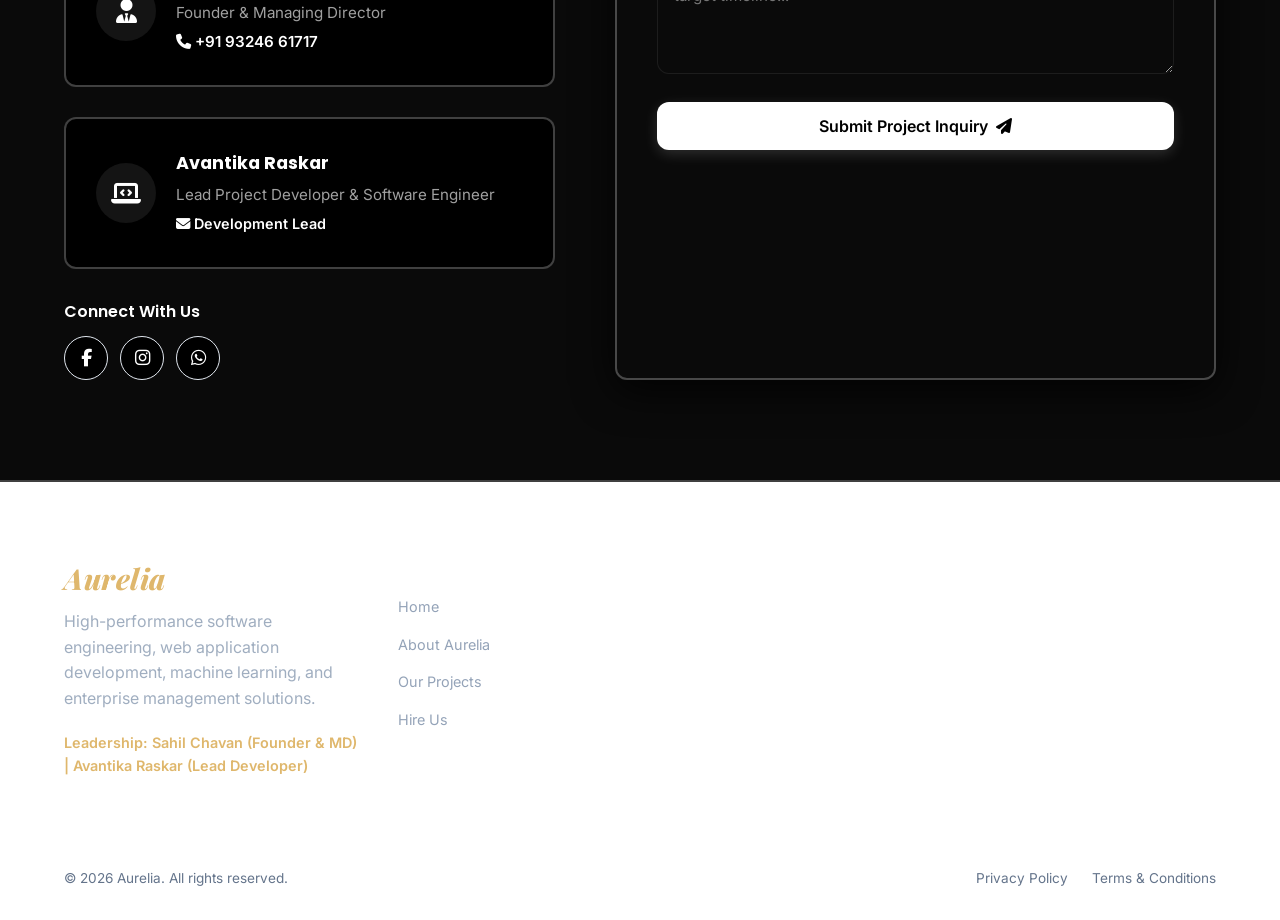
==== commit 2ec5cff0: "Update index.html" ====
--- a/index.html
+++ b/index.html
@@ -6,7 +6,7 @@
     <title>Aurelia | Full-Stack Software Engineering & Development Portfolio</title>
     
     <!-- Meta Descriptions for SEO -->
-    <meta name="description" content="Welcome to Aurelia. Founded by Sahil Chavan and led by Lead Developer Avantika Raskar, offering custom web apps, machine learning models, and enterprise software systems.">
+    <meta name="description" content="Welcome to Aurelia. Founded by Sneha Chavan and led by Lead Developer Avantika Raskar, offering custom web apps, machine learning models, and enterprise software systems.">
     <meta name="keywords" content="Aurelia, Software Engineering, Sahil Chavan, Avantika Raskar, React.js, Node.js, Python, Machine Learning, Freelance Developer">
     
     <!-- Google Fonts -->
@@ -63,7 +63,7 @@
                 <h1 class="hero-title" style="font-size:4.5rem; line-height:1.2; margin-bottom:24px;"><span>Aurelia</span></h1>
                 <p class="hero-desc" style="max-width:650px; margin:0 auto 40px auto; font-size:1.25rem;">Custom web applications, machine learning models, and enterprise systems to help businesses, startups, and NGOs scale.</p>
                 <div class="hero-btns" style="justify-content:center;">
-                    <a href="#services" class="btn btn-primary">View My Projects <i class="fas fa-arrow-down"></i></a>
+                    <a href="#services" class="btn btn-primary">View Our Projects <i class="fas fa-arrow-down"></i></a>
                     <a href="#contact" class="btn btn-outline">Hire Me</a>
                 </div>
             </div>
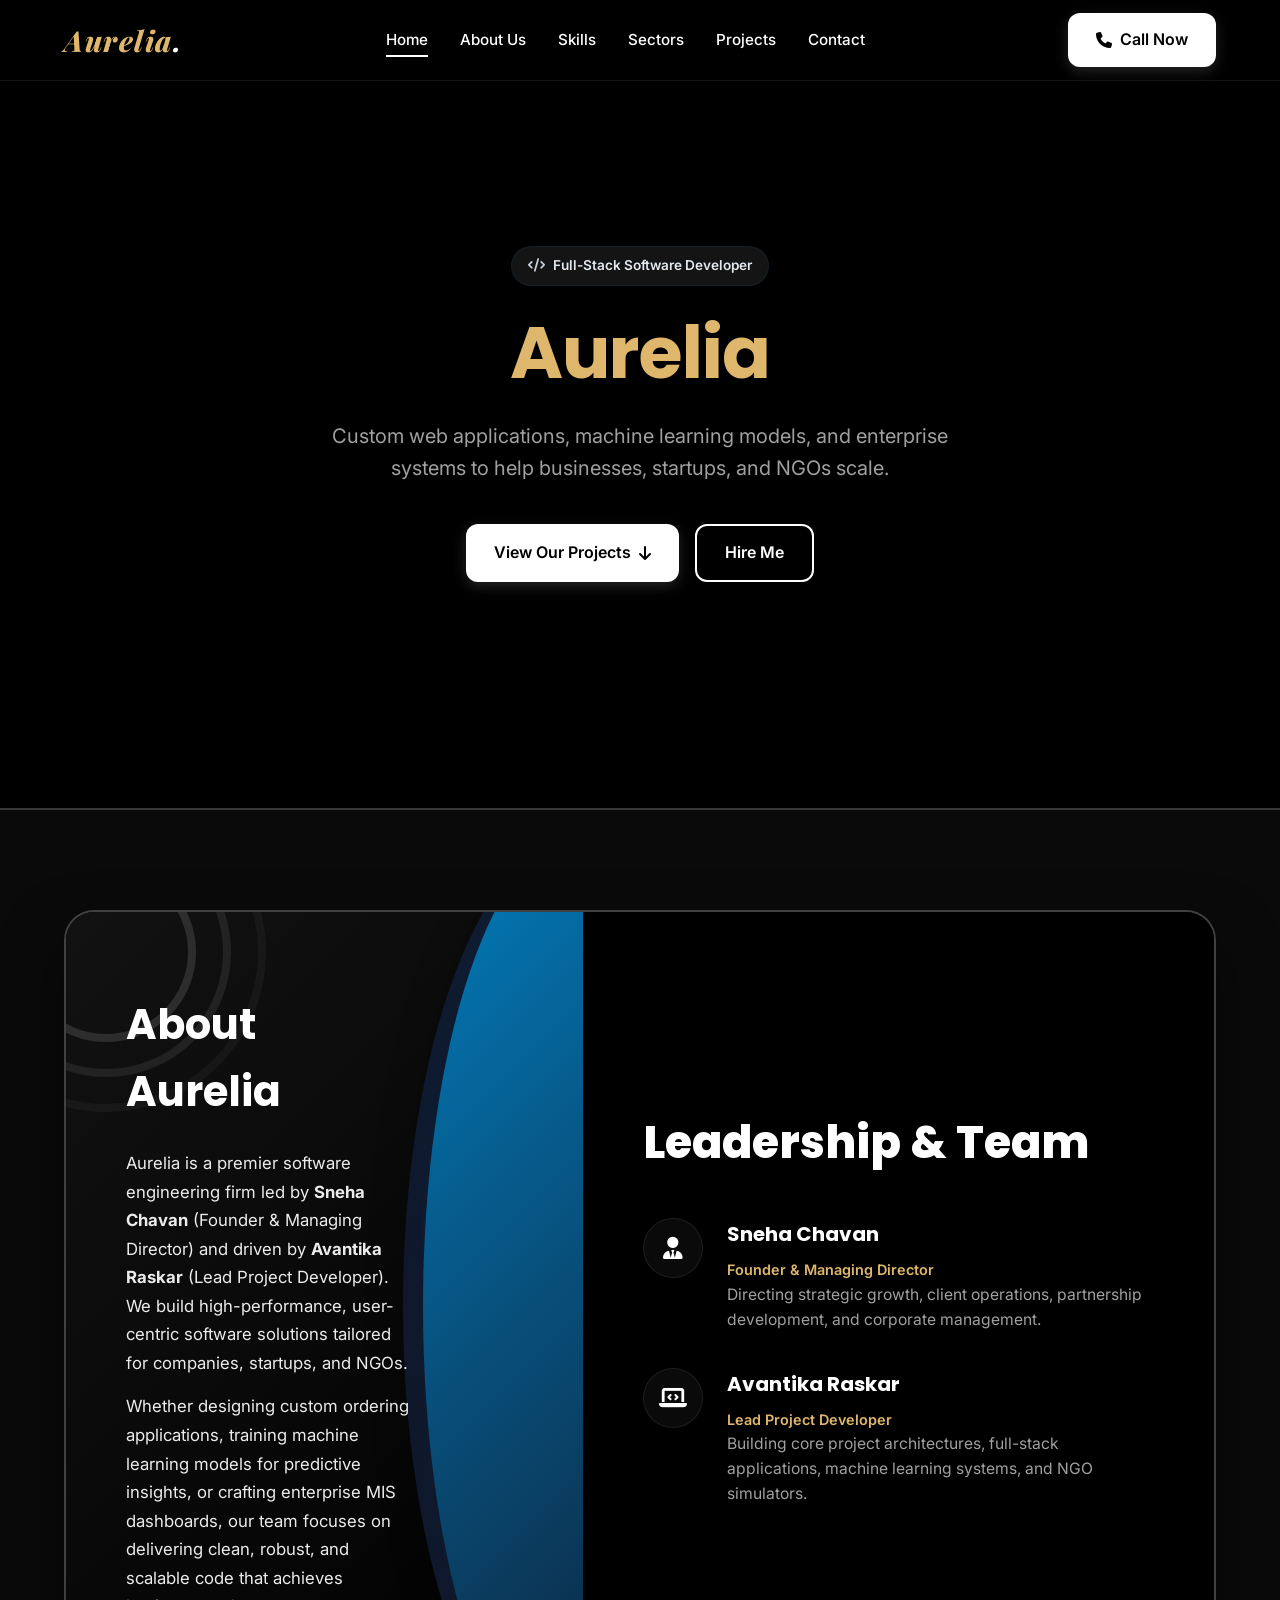
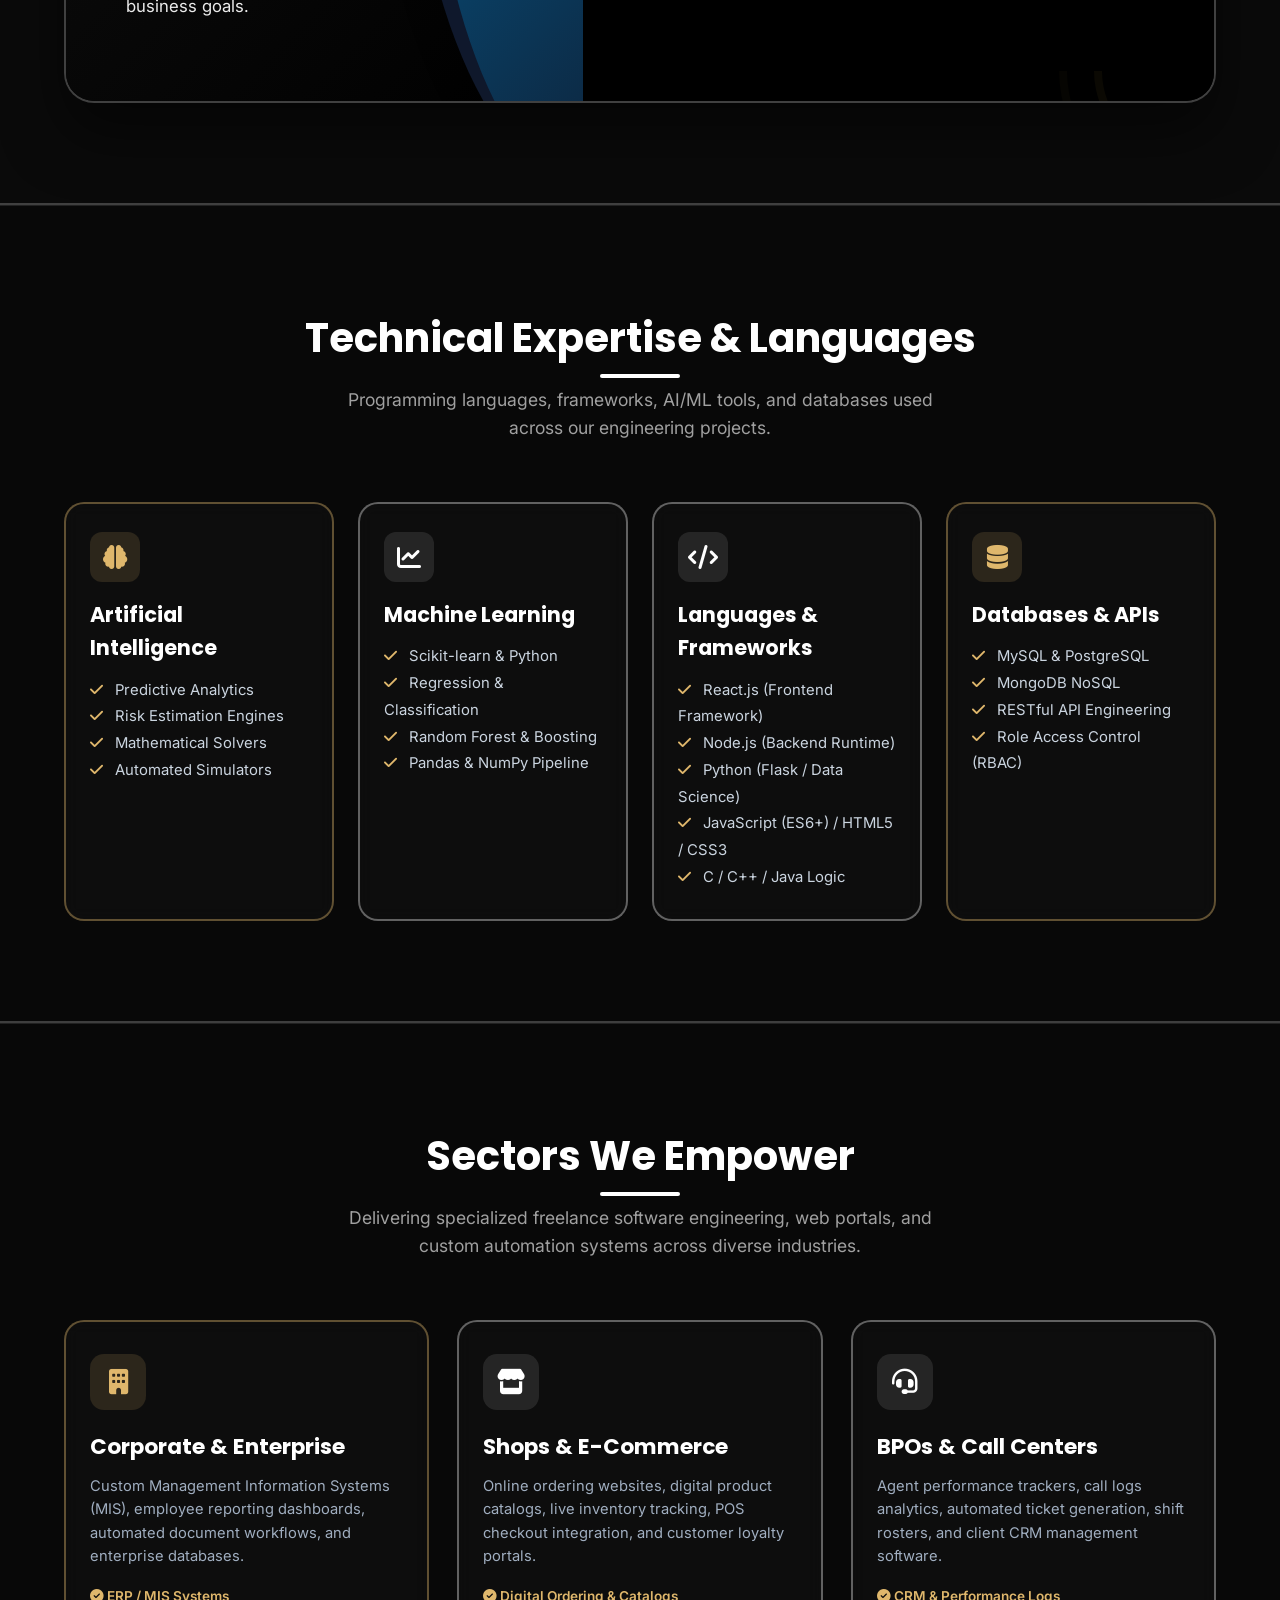
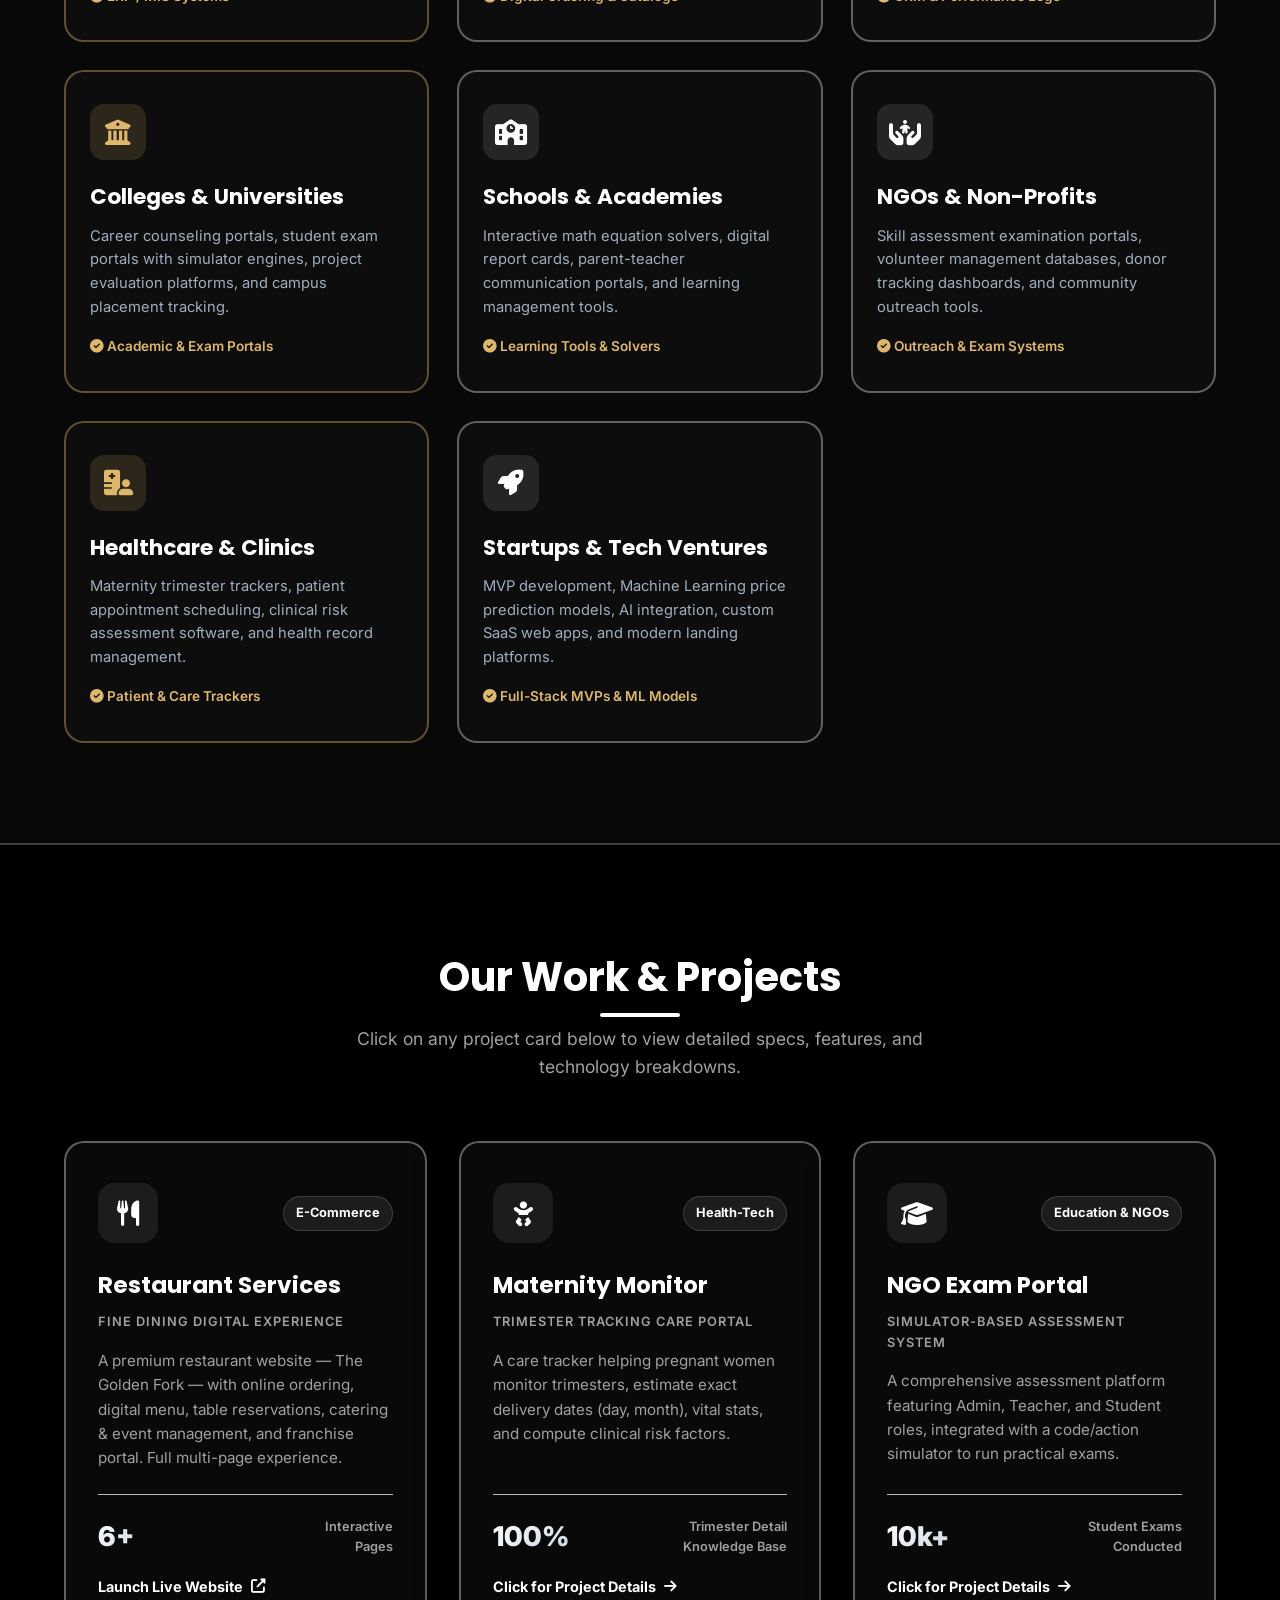
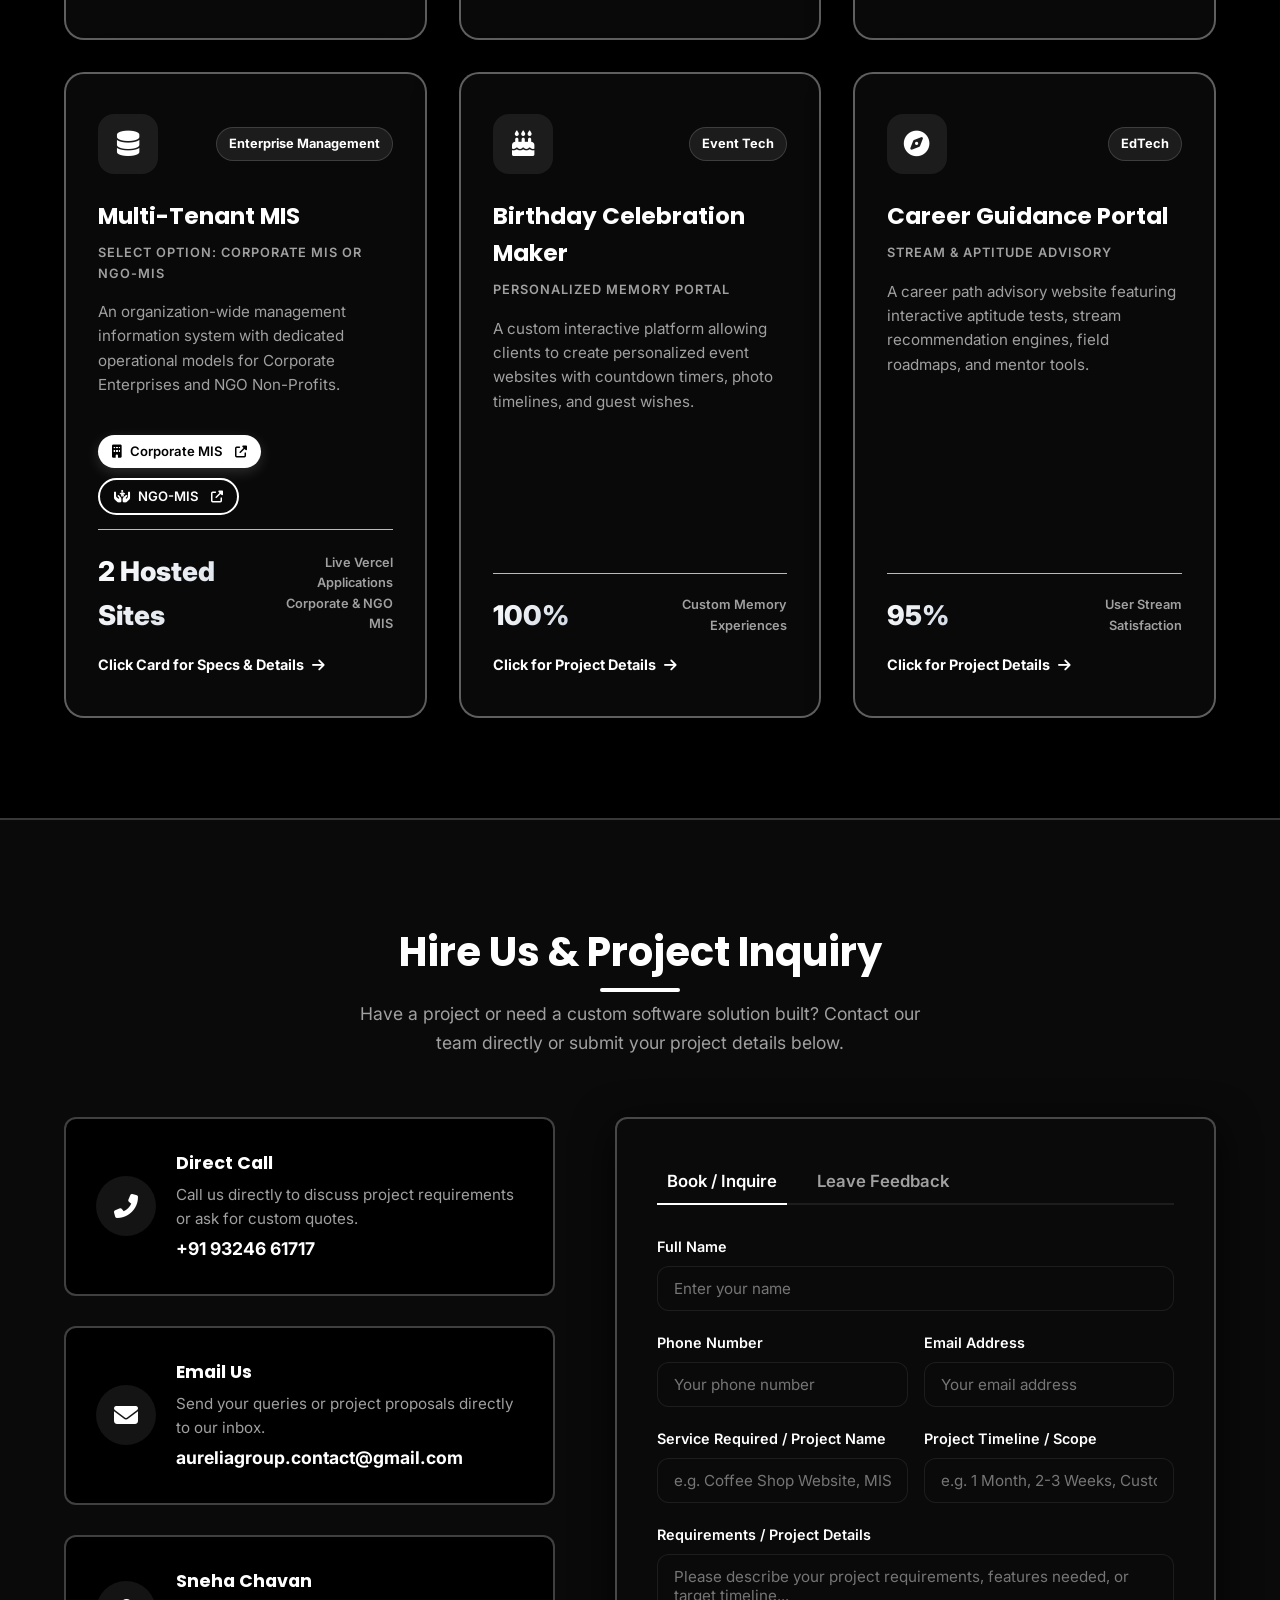
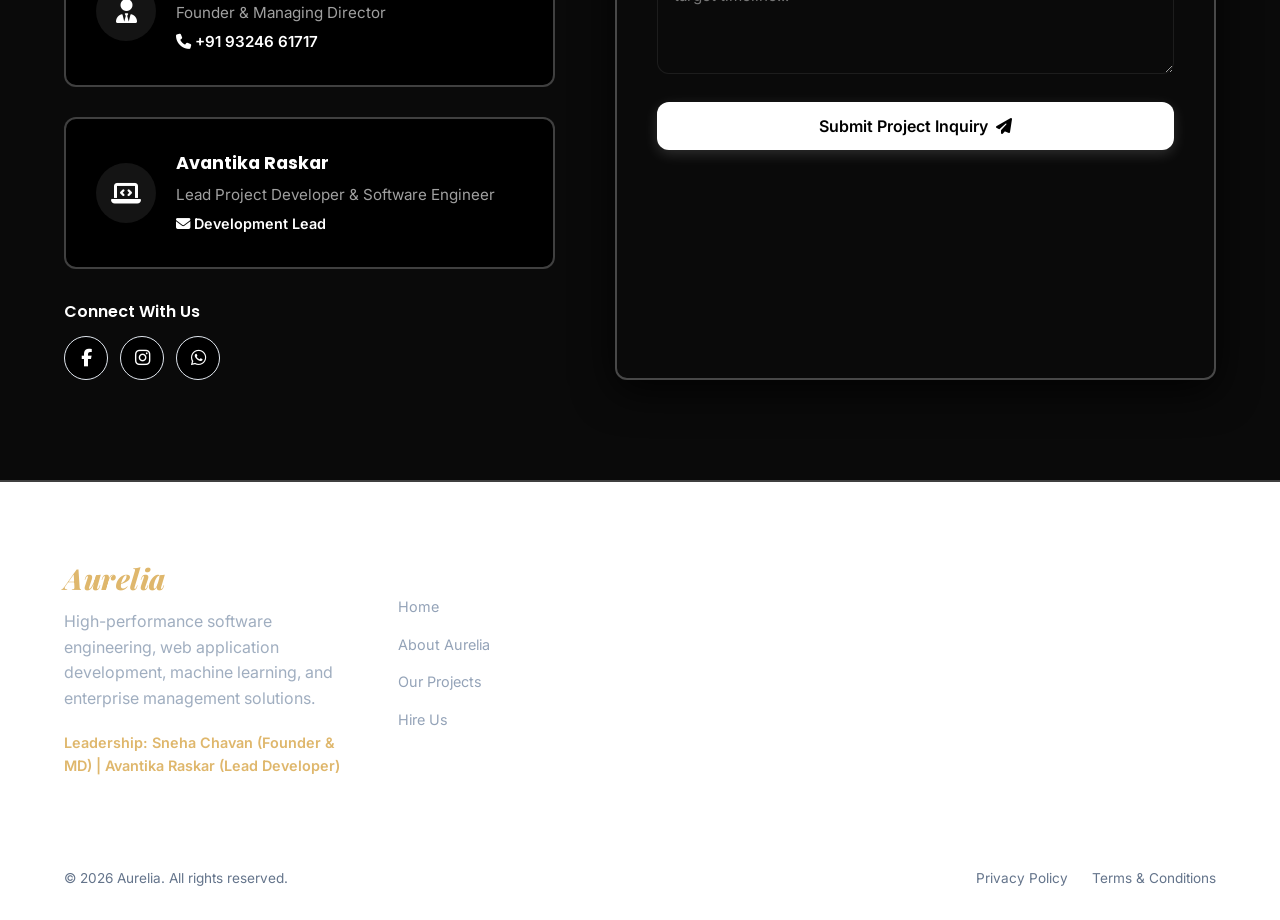
==== commit abf4d7e5: "Update leadership names in index.html" ====
--- a/index.html
+++ b/index.html
@@ -299,7 +299,7 @@
             
             <div class="services-kpi-grid">
                 <!-- Project 1: Restaurant Services -->
-                <a href="https://resturant-two-rust.vercel.app/" target="_blank" rel="noopener noreferrer" class="kpi-card" data-project="restaurant-services">
+                <a href="https://resturant-navy-phi.vercel.app/" target="_blank" rel="noopener noreferrer" class="kpi-card" data-project="restaurant-services">
                     <div class="kpi-header">
                         <div class="kpi-icon-wrapper"><i class="fas fa-utensils"></i></div>
                         <span class="kpi-badge">E-Commerce</span>
@@ -580,7 +580,7 @@
                         </div>
                     </a>
                     <p style="color: #a0aec0; margin-bottom: 20px; line-height: 1.6;">High-performance software engineering, web application development, machine learning, and enterprise management solutions.</p>
-                    <p style="color: #dfb76c; font-size: 0.9rem; font-weight: 600;">Leadership: Sahil Chavan (Founder & MD) | Avantika Raskar (Lead Developer)</p>
+                    <p style="color: #dfb76c; font-size: 0.9rem; font-weight: 600;">Leadership: Sneha Chavan (Founder & MD) | Avantika Raskar (Lead Developer)</p>
                 </div>
 
                 <div class="footer-links">
